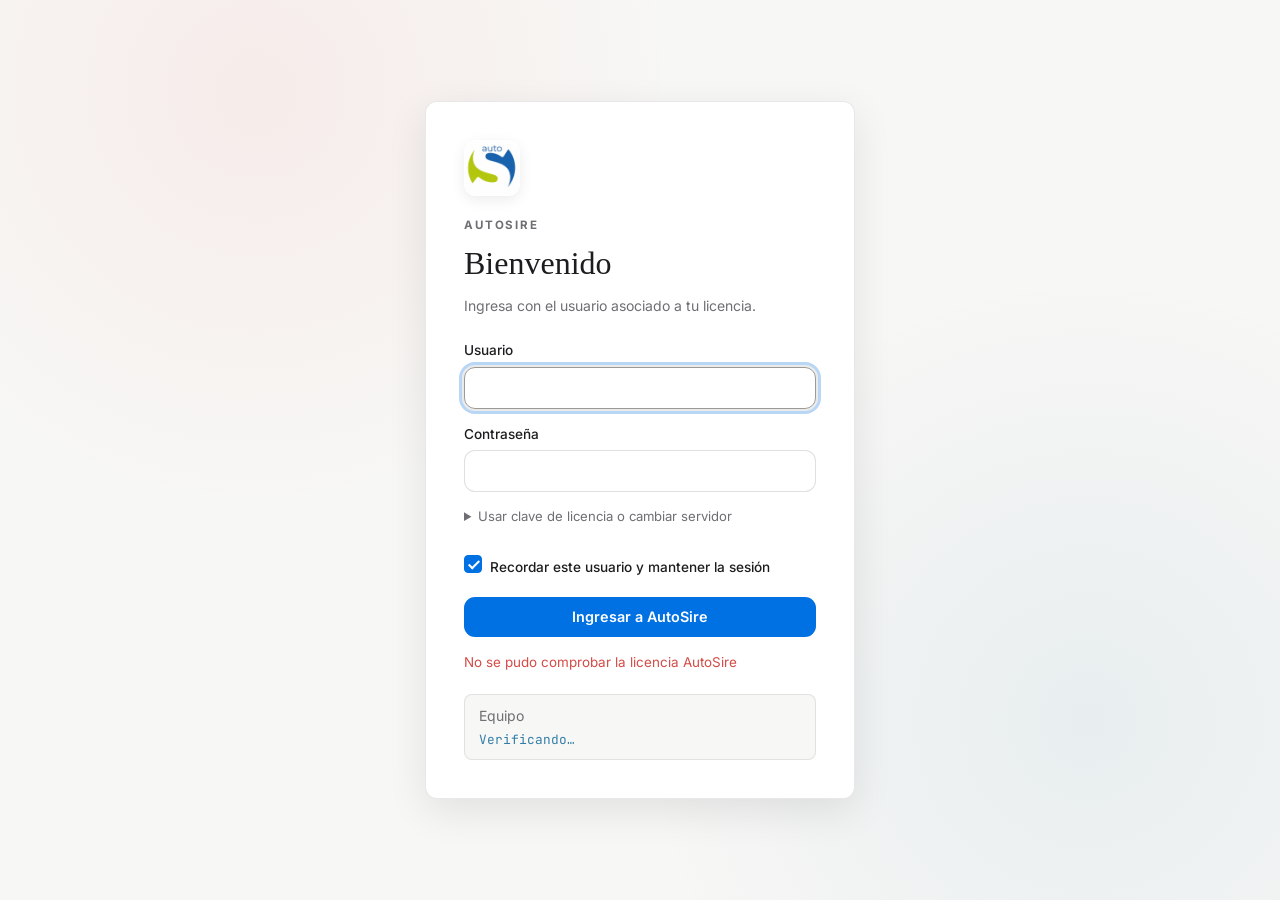
==== appsire-go/web/static/index.html @ 00ee7119 "feat: AutoSire v1.0 - Aplicativo de escritorio Go y servidor central de licencias Docker" ====
<!DOCTYPE html>
<html lang="es">
<head>
  <meta charset="UTF-8">
  <meta name="viewport" content="width=device-width, initial-scale=1.0">
  <title>AutoSire | Gestión SUNAT</title>
  <link rel="icon" href="logo.png" type="image/png">
  <link rel="preconnect" href="https://fonts.googleapis.com">
  <link rel="preconnect" href="https://fonts.gstatic.com" crossorigin>
  <link href="https://fonts.googleapis.com/css2?family=Inter:wght@400;500;600;700&family=JetBrains+Mono:wght@400;500&display=swap" rel="stylesheet">
  <link rel="stylesheet" href="styles.css">
</head>
<body>
  <section class="login-screen" id="loginScreen">
    <div class="login-card">
      <img src="logo.png" alt="AutoSire" style="width: 56px; height: 56px; object-fit: contain; margin-bottom: 16px; border-radius: 12px; box-shadow: 0 4px 14px rgba(0,0,0,0.08);">
      <p class="eyebrow">AUTOSIRE</p>
      <h1>Bienvenido</h1>
      <p class="login-copy">Ingresa con el usuario asociado a tu licencia.</p>
      <form id="loginForm" class="login-form">
        <div class="form-group">
          <label for="loginUsername">Usuario</label>
          <input type="text" id="loginUsername" autocomplete="username" autofocus>
        </div>
        <div class="form-group">
          <label for="loginPassword">Contraseña</label>
          <input type="password" id="loginPassword" autocomplete="current-password">
        </div>
        <details class="login-license-options">
          <summary>Usar clave de licencia o cambiar servidor</summary>
          <div class="form-group">
            <label for="loginKey">Clave de licencia</label>
            <input type="text" id="loginKey" placeholder="AUTOSIRE-XXXX-XXXX">
          </div>
          <div class="form-group">
            <label for="loginServer">Servidor AutoSire</label>
            <input type="text" id="loginServer" value="http://localhost:8090" required>
          </div>
        </details>
        <label class="checkbox-container login-remember">
          <input type="checkbox" id="loginRemember" checked>
          <span class="checkmark"></span>
          Recordar este usuario y mantener la sesión
        </label>
        <button type="submit" class="btn btn-primary login-button" id="btnLogin">
          <span>Ingresar a AutoSire</span>
          <span class="spinner" id="loginSpinner" style="display:none;"></span>
        </button>
        <p class="login-error" id="loginError"></p>
      </form>
      <div class="machine-id-box login-machine">
        <span>Equipo</span>
        <code id="displayMachineId">Verificando…</code>
      </div>
    </div>
  </section>

  <div class="app-container" id="appShell" style="display:none;">
    <button type="button" class="sidebar-toggle" id="sidebarToggle" aria-label="Abrir menú" aria-expanded="false">☰</button>
    <aside class="sidebar" id="sidebar">
      <div class="sidebar-brand">
        <img src="logo.png" alt="AutoSire" style="width: 34px; height: 34px; object-fit: contain; border-radius: 8px;">
        <div><strong>AutoSire</strong><small>Gestión SUNAT</small></div>
      </div>
      <nav class="sidebar-nav" aria-label="Navegación principal">
        <a class="sidebar-link active" href="#empresasSection" data-section="empresasSection"><span>01</span> Empresas</a>
        <a class="sidebar-link" href="#sireSection" data-section="sireSection"><span>02</span> Propuesta SIRE</a>
        <a class="sidebar-link" href="#proposalDownloads" data-section="proposalDownloads"><span>03</span> Descargas</a>
        <a class="sidebar-link" href="#progressSection" data-section="progressSection"><span>04</span> Resultados</a>
      </nav>
      <div class="sidebar-foot">Cliente local seguro</div>
    </aside>
    <div class="app-main">
    <!-- Encabezado -->
    <header class="header">
      <div class="header-brand">
        <div class="brand-icon">
          <svg width="28" height="28" viewBox="0 0 24 24" fill="none" stroke="currentColor" stroke-width="2" stroke-linecap="round" stroke-linejoin="round">
            <path d="M21 15v4a2 2 0 0 1-2 2H5a2 2 0 0 1-2-2v-4"></path>
            <polyline points="7 10 12 15 17 10"></polyline>
            <line x1="12" y1="15" x2="12" y2="3"></line>
          </svg>
        </div>
        <div>
          <h1>AutoSire</h1>
          <p class="subtitle">Propuestas SIRE y comprobantes electrónicos SUNAT</p>
        </div>
      </div>
      
      <div class="header-status-group">
        <div class="license-status-card" id="licenseStatusCard">
          <div class="status-indicator">
            <span class="status-dot" id="licenseDot"></span>
            <span id="licenseLabel">Licencia: Verificando...</span>
          </div>
          <div class="status-details">
            <span id="licenseDetailsText"></span>
            <button type="button" class="btn-link" id="btnManageLicense">Activar / Cambiar</button>
          </div>
        </div>

        <div class="auth-status-card" id="authStatusCard">
          <div class="status-indicator">
            <span class="status-dot" id="statusDot"></span>
            <span id="statusLabel">SUNAT: Desconectado</span>
          </div>
          <div class="status-details" id="statusDetails">Configure sus credenciales SOL</div>
        </div>
        <button type="button" class="btn btn-secondary btn-sm" id="btnLogout">Salir</button>
      </div>
    </header>

    <!-- Panel Grid Principal -->
    <main class="dashboard-grid">
      <!-- Columna Izquierda: Credenciales y Excel -->
      <section class="card credentials-card" id="empresasSection">
        <div class="card-header">
          <div class="card-title">
            <span class="step-badge">1</span>
            <h2>Empresas SUNAT</h2>
          </div>
          <span class="tag-direct">Cifrado local</span>
        </div>

        <div class="company-selector">
          <div class="form-group company-select-field">
            <label for="companySelect">Empresa guardada</label>
            <select id="companySelect">
              <option value="">Aún no hay empresas</option>
            </select>
          </div>
          <button type="button" class="btn btn-primary" id="btnSelectCompany">Conectar con SUNAT</button>
          <button type="button" class="btn btn-secondary" id="btnDeleteCompany">Eliminar</button>
        </div>

        <div class="section-divider"><span>Agregar empresa</span></div>
        <form id="authForm" class="form-grid">
          <div class="form-group col-6">
            <label for="ruc">RUC Empresa</label>
            <input type="text" id="ruc" maxlength="11" placeholder="Ej: 20522128717" required autocomplete="off">
          </div>
          <div class="form-group col-6">
            <label for="businessName">Razón social</label>
            <input type="text" id="businessName" placeholder="Nombre de la empresa" required autocomplete="off">
          </div>
          <div class="form-group col-6">
            <label for="usuarioSol">Usuario SOL</label>
            <input type="text" id="usuarioSol" placeholder="Ej: MODDATOS" required autocomplete="off">
          </div>
          <div class="form-group col-6">
            <label for="claveSol">Clave SOL</label>
            <input type="password" id="claveSol" placeholder="••••••••••••" required autocomplete="off">
          </div>
          <div class="form-group col-12">
            <label for="clientId">Client ID (API SUNAT)</label>
            <input type="text" id="clientId" placeholder="Ej: 5a47a791-103e-4733-bf41-..." required autocomplete="off">
          </div>
          <div class="form-group col-12">
            <label for="clientSecret">Client Secret</label>
            <input type="password" id="clientSecret" placeholder="••••••••••••••••••••••••" required autocomplete="off">
          </div>

          <div class="form-actions col-12">
            <span class="secure-note">Las claves se protegen con Windows y nunca se muestran nuevamente.</span>
            <button type="submit" class="btn btn-primary" id="btnAuth">
              <span class="btn-text">Guardar empresa</span>
              <span class="spinner" id="authSpinner" style="display:none;"></span>
            </button>
          </div>
        </form>
      </section>

      <!-- Columna Derecha: Carga de Excel y Configuración -->
      <section class="card upload-card" id="comprobantesSection" style="display:none;">
        <div class="card-header">
          <div class="card-title">
            <span class="step-badge">2</span>
            <h2>Cargar Comprobantes (Excel)</h2>
          </div>
          <div style="display:flex; align-items:center; gap:8px;">
            <a href="/api/excel/template" class="btn btn-outline" style="font-size:0.8rem; padding: 5px 12px; text-decoration:none; display:inline-flex; align-items:center; gap:6px;" download="plantilla_comprobantes.xlsx" title="Descargar plantilla de Excel con formatos admitidos">
              <svg width="14" height="14" viewBox="0 0 24 24" fill="none" stroke="currentColor" stroke-width="2"><path d="M21 15v4a2 2 0 0 1-2 2H5a2 2 0 0 1-2-2v-4"></path><polyline points="7 10 12 15 17 10"></polyline><line x1="12" y1="15" x2="12" y2="3"></line></svg>
              <span>Descargar Plantilla Excel</span>
            </a>
            <span class="tag-format">.xlsx / SIRE / CPE / RXH</span>
          </div>
        </div>

        <div class="dropzone" id="dropzone">
          <input type="file" id="fileInput" accept=".xlsx,.xls" style="display: none;">
          <div class="dropzone-content">
            <div class="dropzone-icon">
              <svg width="40" height="40" viewBox="0 0 24 24" fill="none" stroke="currentColor" stroke-width="1.8">
                <path d="M14 2H6a2 2 0 0 0-2 2v16a2 2 0 0 0 2 2h12a2 2 0 0 0 2-2V8z"></path>
                <polyline points="14 2 14 8 20 8"></polyline>
                <line x1="16" y1="13" x2="8" y2="13"></line>
                <line x1="16" y1="17" x2="8" y2="17"></line>
                <polyline points="10 9 9 9 8 9"></polyline>
              </svg>
            </div>
            <p class="dropzone-title">Arrastra tu archivo Excel aquí o <button type="button" class="btn-link" id="btnBrowse">explorar</button></p>
            <p class="dropzone-hint">Compatible con hojas SIRE (RVIE), CPE compras, RXH y listas planas</p>
          </div>
        </div>

        <div class="excel-summary" id="excelSummary" style="display:none;">
          <div class="summary-meta">
            <div class="meta-item"><strong>Hoja:</strong> <span id="metaSheet">-</span></div>
            <div class="meta-item"><strong>Periodo:</strong> <span id="metaPeriodo">-</span></div>
            <div class="meta-item"><strong>Empresa:</strong> <span id="metaEmpresa">-</span></div>
            <div class="meta-item"><strong>Total Docs:</strong> <span id="metaTotal" class="highlight-num">0</span></div>
          </div>
        </div>

        <!-- Opciones de Descarga -->
        <div class="download-config">
          <label class="config-title">Descarga masiva por formato</label>

          <div class="concurrency-box">
            <label for="concurrencyRange">Hilos simultáneos: <strong id="concurrencyVal">6</strong></label>
            <input type="range" id="concurrencyRange" min="1" max="12" value="6">
          </div>

          <div class="action-buttons">
            <button type="button" class="btn btn-format btn-pdf" id="legacyDownloadPdf" disabled><span>PDF</span><small>Descargar todos</small></button>
            <button type="button" class="btn btn-format btn-xml" id="legacyDownloadXml" disabled><span>XML</span><small>Descargar todos</small></button>
            <button type="button" class="btn btn-format btn-cdr" id="legacyDownloadCdr" disabled><span>CDR</span><small>Descargar todos</small></button>
            <button type="button" class="btn btn-danger" id="legacyCancelDownload" style="display: none;">
              <span>Cancelar</span>
            </button>
          </div>
        </div>
      </section>

      <section class="card sire-proposal-card" id="sireSection">
        <div class="card-header">
          <div class="card-title">
            <span class="step-badge">2A</span>
            <h2>Visualizar propuesta SUNAT SIRE</h2>
          </div>
          <span class="tag-direct">Flujo de tickets SUNAT</span>
        </div>

        <p class="proposal-description">
          Genera la propuesta de compras (RCE) o ventas (RVIE) y muestra sus registros en pantalla.
        </p>
        <div class="proposal-controls">
          <div class="form-group">
            <label for="proposalPeriod">Periodo tributario</label>
            <input type="month" id="proposalPeriod" required>
          </div>
          <div class="form-group">
            <label for="proposalBook">Registro</label>
            <select id="proposalBook">
              <option value="RCE">Compras (RCE)</option>
              <option value="RVIE">Ventas (RVIE)</option>
            </select>
          </div>
          <label class="checkbox-container proposal-reuse">
            <input type="checkbox" id="proposalReuse" checked>
            <span class="checkmark"></span>
            Reutilizar la última propuesta terminada si SUNAT demora
          </label>
          <button type="button" class="btn btn-primary" id="btnDownloadProposal">
            <span class="btn-text">Generar y visualizar</span>
            <span class="spinner" id="proposalSpinner" style="display:none;"></span>
          </button>
        </div>
        <div class="proposal-result" id="proposalResult" style="display:none;"></div>
        <div class="proposal-downloads" id="proposalDownloads" style="display:none;">
          <div>
            <strong>Descargar XML de esta propuesta</strong>
            <small>Cada XML aparecerá en su fila apenas esté disponible.</small>
          </div>
          <div class="action-buttons">
            <button type="button" class="btn btn-format btn-xml" id="btnDownloadXml" disabled><span>XML</span><small>Descargar propuesta</small></button>
            <button type="button" class="btn btn-format btn-pdf" id="btnDownloadPdf" disabled style="display:none;"><span>PDF</span><small>Descargar propuesta</small></button>
            <button type="button" class="btn btn-format btn-cdr" id="btnDownloadCdr" disabled style="display:none;"><span>CDR</span><small>Descargar propuesta</small></button>
            <button type="button" class="btn btn-danger" id="btnCancelDownload" style="display:none;">Cancelar</button>
          </div>
        </div>
        <div class="proposal-preview" id="proposalPreview" style="display:none;">
          <div class="preview-toolbar">
            <div><strong id="proposalPreviewTitle">Registros de propuesta</strong><small id="proposalPreviewMeta"></small></div>
            <a class="btn btn-secondary btn-sm" id="proposalZipLink" href="#">Descargar ZIP original</a>
          </div>
          <div class="table-responsive proposal-table-wrap">
            <table class="data-table"><thead id="proposalPreviewHead"></thead><tbody id="proposalPreviewBody"></tbody></table>
          </div>
        </div>
      </section>

      <section class="card uploaded-records-card" id="uploadedRecordsSection" style="display:none;" hidden>
        <div class="card-header">
          <div class="card-title"><span class="step-badge">3</span><h2>Registros cargados</h2></div>
          <span class="tag-format" id="uploadedRecordsCount">0 registros</span>
        </div>
        <p class="proposal-description">Descarga o visualiza PDF, XML y CDR individualmente para cada comprobante.</p>
        <div class="table-responsive records-table-wrap">
          <table class="data-table">
            <thead><tr><th>Comprobante</th><th>RUC</th><th>Fecha</th><th>PDF</th><th>XML</th><th>CDR</th></tr></thead>
            <tbody id="uploadedRecordsBody"></tbody>
          </table>
        </div>
      </section>
    </main>

    <dialog class="file-viewer" id="fileViewer" aria-labelledby="fileViewerTitle">
      <div class="file-viewer-bar">
        <strong id="fileViewerTitle">Visor XML</strong>
        <button type="button" class="viewer-close" id="fileViewerClose" aria-label="Cerrar visor">Cerrar</button>
      </div>
      <iframe id="fileViewerFrame" title="Contenido del archivo XML"></iframe>
    </dialog>

    <!-- Panel de Progreso y Resultados en Tiempo Real -->
    <section class="card progress-section" id="progressSection" style="display: none;">
      <div class="card-header">
        <div class="card-title">
          <span class="step-badge">3</span>
          <h2>Estado del Proceso de Descarga</h2>
        </div>
        <div class="progress-actions">
          <button type="button" class="btn btn-secondary btn-sm" id="btnOpenFolder">
            <svg width="16" height="16" viewBox="0 0 24 24" fill="none" stroke="currentColor" stroke-width="2">
              <path d="M22 19a2 2 0 0 1-2 2H4a2 2 0 0 1-2-2V5a2 2 0 0 1 2-2h5l2 3h9a2 2 0 0 1 2 2z"></path>
            </svg>
            Abrir en Explorador de Windows
          </button>
          <button type="button" class="btn btn-primary btn-sm" id="btnDownloadZip">
            <svg width="16" height="16" viewBox="0 0 24 24" fill="none" stroke="currentColor" stroke-width="2">
              <path d="M21 15v4a2 2 0 0 1-2 2H5a2 2 0 0 1-2-2v-4"></path>
              <polyline points="7 10 12 15 17 10"></polyline>
              <line x1="12" y1="15" x2="12" y2="3"></line>
            </svg>
            Descargar Lote (ZIP)
          </button>
        </div>
      </div>

      <!-- Barra de progreso -->
      <div class="progress-container">
        <div class="progress-bar-wrapper">
          <div class="progress-bar" id="progressBar" style="width: 0%;"></div>
        </div>
        <div class="progress-stats">
          <span id="progressPercent">0%</span>
          <span id="progressMessage">Preparando cola de descarga...</span>
        </div>
      </div>

      <div class="stats-counters">
        <div class="stat-card">
          <span class="stat-label">Total Archivos</span>
          <span class="stat-value" id="statTotal">0</span>
        </div>
        <div class="stat-card">
          <span class="stat-label">Procesados</span>
          <span class="stat-value" id="statProcessed">0</span>
        </div>
        <div class="stat-card stat-success">
          <span class="stat-label">Descargados OK</span>
          <span class="stat-value" id="statSuccess">0</span>
        </div>
        <div class="stat-card stat-error">
          <span class="stat-label">Fallidos</span>
          <span class="stat-value" id="statError">0</span>
        </div>
        <div class="stat-card stat-speed">
          <span class="stat-label">Velocidad</span>
          <span class="stat-value" id="statSpeed">0 <small style="font-size:0.8rem; font-weight:normal;">docs/s</small></span>
        </div>
        <div class="stat-card stat-eta">
          <span class="stat-label">Tiempo Estimado</span>
          <span class="stat-value" id="statEta">--</span>
        </div>
      </div>

      <!-- Pestañas de Vista: Comprobantes vs Terminal Logs -->
      <div class="tabs-header">
        <button class="tab-btn active" data-tab="tabResults">Comprobantes (<span id="resultsCount">0</span>)</button>
        <button class="tab-btn" data-tab="tabLogs">Consola de Eventos</button>
      </div>

      <div class="tab-content active" id="tabResults">
        <div class="table-responsive">
          <table class="data-table" id="resultsTable">
            <thead>
              <tr>
                <th>Descarga</th>
                <th>Tipo</th>
                <th>RUC</th>
                <th>Doc</th>
                <th>Serie-Número</th>
                <th>Estado CDR SUNAT</th>
                <th>Firma Digital</th>
                <th>Archivo Local</th>
                <th>Detalle / Error</th>
              </tr>
            </thead>
            <tbody id="resultsTbody">
              <tr>
                <td colspan="9" class="text-center text-muted">Aún no se han procesado comprobantes</td>
              </tr>
            </tbody>
          </table>
        </div>
      </div>

      <div class="tab-content" id="tabLogs">
        <div class="terminal-container" id="terminalLogs">
          <div class="terminal-line text-muted">// Los eventos del servidor aparecerán en tiempo real aquí...</div>
        </div>
      </div>
    </section>

    <footer class="footer">
      <p>AutoSire CPE Híbrido &bull; Cliente Seguro Go &bull; Conexión Central con VPS</p>
    </footer>
    </div>
  </div>

  <script src="app.js?v=5"></script>
</body>
</html>
---- appsire-go/web/static/styles.css ----
:root {
  --bg-main: #0b0f19;
  --bg-card: #131b2e;
  --bg-card-hover: #19243d;
  --bg-input: #0e1424;
  --border-color: #23314d;
  --border-focus: #3b82f6;
  --text-main: #f1f5f9;
  --text-muted: #94a3b8;
  --primary: #3b82f6;
  --primary-hover: #2563eb;
  --success: #10b981;
  --success-hover: #059669;
  --danger: #ef4444;
  --danger-hover: #dc2626;
  --warning: #f59e0b;
  --accent: #06b6d4;
  --radius: 10px;
  --shadow: 0 10px 25px -5px rgba(0, 0, 0, 0.4), 0 8px 10px -6px rgba(0, 0, 0, 0.4);
  --font-family: 'Inter', -apple-system, BlinkMacSystemFont, sans-serif;
  --font-mono: 'JetBrains Mono', monospace;
}

/* AutoSire · lenguaje visual claro inspirado en Notion */
:root {
  --bg-main: #f7f7f5;
  --bg-card: #ffffff;
  --bg-card-hover: #f1f1ef;
  --bg-input: #ffffff;
  --border-color: #e3e2df;
  --border-focus: #9b9a97;
  --text-main: #37352f;
  --text-muted: #787774;
  --primary: #37352f;
  --primary-hover: #24231f;
  --success: #448361;
  --success-hover: #35694d;
  --danger: #d44c47;
  --danger-hover: #b63d38;
  --warning: #d9730d;
  --accent: #337ea9;
  --radius: 8px;
  --shadow: 0 1px 2px rgba(15, 15, 15, 0.05), 0 1px 5px rgba(15, 15, 15, 0.04);
}

body {
  background: var(--bg-main);
  color: var(--text-main);
}

.login-screen {
  position: fixed;
  inset: 0;
  z-index: 100;
  display: flex;
  align-items: center;
  justify-content: center;
  padding: 24px;
  background:
    radial-gradient(circle at 20% 10%, rgba(235, 87, 87, 0.07), transparent 32%),
    radial-gradient(circle at 85% 80%, rgba(51, 126, 169, 0.08), transparent 34%),
    #f7f7f5;
}

.login-card {
  width: min(100%, 430px);
  background: #fff;
  border: 1px solid var(--border-color);
  border-radius: 12px;
  padding: 38px;
  box-shadow: 0 12px 40px rgba(15, 15, 15, 0.09);
}

.login-mark {
  width: 44px;
  height: 44px;
  display: grid;
  place-items: center;
  margin-bottom: 22px;
  border: 2px solid var(--text-main);
  border-radius: 9px;
  font: 700 24px Georgia, serif;
}

.eyebrow {
  color: var(--text-muted);
  font-size: 0.72rem;
  font-weight: 700;
  letter-spacing: 0.16em;
}

.login-card h1 {
  margin-top: 5px;
  font-family: Georgia, 'Times New Roman', serif;
  font-size: 2rem;
  font-weight: 500;
}

.login-copy {
  margin: 8px 0 24px;
  color: var(--text-muted);
}

.login-form {
  display: flex;
  flex-direction: column;
  gap: 15px;
}

.login-license-options {
  color: var(--text-muted);
  font-size: 0.82rem;
}

.login-license-options summary {
  cursor: pointer;
  margin-bottom: 12px;
}

.login-license-options .form-group + .form-group {
  margin-top: 12px;
}

.login-remember {
  min-height: 28px;
}

.login-button {
  width: 100%;
  min-height: 43px;
}

.login-error {
  min-height: 20px;
  color: var(--danger);
  font-size: 0.84rem;
}

.login-machine {
  margin-top: 22px;
  background: #f7f7f5;
  border-color: var(--border-color);
  color: var(--text-muted);
}

.login-machine code {
  color: var(--text-main);
}

.app-container {
  max-width: 1280px;
}

.header {
  padding: 10px 4px 18px;
  border-bottom: 1px solid var(--border-color);
}

.brand-icon {
  color: var(--text-main);
  background: #fff;
  border: 1px solid var(--border-color);
  box-shadow: none;
}

.header h1 {
  font-family: Georgia, 'Times New Roman', serif;
  font-weight: 500;
}

.card,
.auth-status-card,
.license-status-card {
  background: #fff;
  border-color: var(--border-color);
  box-shadow: var(--shadow);
}

.card-title h2,
label,
.config-title {
  color: var(--text-main);
}

.step-badge {
  color: var(--text-main);
  background: #f1f1ef;
  border-color: #d9d9d6;
}

.tag-direct,
.tag-format,
.badge-go {
  color: var(--text-muted);
  background: #f1f1ef;
  border-color: var(--border-color);
}

input[type="text"],
input[type="password"],
input[type="month"],
select {
  color: var(--text-main);
  background: #fff;
  border-color: var(--border-color);
  box-shadow: inset 0 0 0 1px transparent;
}

input:focus,
select:focus {
  border-color: #9b9a97 !important;
  box-shadow: 0 0 0 2px rgba(55, 53, 47, 0.1) !important;
}

.company-selector {
  display: grid;
  grid-template-columns: minmax(220px, 1fr) auto auto;
  gap: 10px;
  align-items: end;
  margin-bottom: 20px;
}

.company-select-field {
  min-width: 0;
}

.section-divider {
  display: flex;
  align-items: center;
  gap: 10px;
  margin: 8px 0 18px;
  color: var(--text-muted);
  font-size: 0.75rem;
  text-transform: uppercase;
  letter-spacing: 0.08em;
}

.section-divider::before,
.section-divider::after {
  content: '';
  height: 1px;
  flex: 1;
  background: var(--border-color);
}

.secure-note {
  color: var(--text-muted);
  font-size: 0.8rem;
  max-width: 310px;
}

.dropzone,
.excel-summary,
.concurrency-box,
.checkbox-pill {
  color: var(--text-main);
  background: #fafaf9;
  border-color: var(--border-color);
}

.dropzone:hover,
.dropzone.dragover {
  background: #f1f1ef;
  border-color: #9b9a97;
}

.dropzone-icon,
.btn-link,
.highlight-num {
  color: #337ea9;
}

.proposal-description {
  color: var(--text-muted);
}

.proposal-result {
  color: #2f6846;
  background: #edf3ec;
  border-color: #c8ddc5;
}

.data-table th {
  color: var(--text-muted);
  background: #fafaf9;
}

.data-table td {
  color: var(--text-main);
  border-color: var(--border-color);
}

.terminal-container {
  color: #e7e7e7;
  background: #252525;
  border-color: #252525;
}

.footer {
  color: var(--text-muted);
}

@media (max-width: 720px) {
  .login-card {
    padding: 28px 22px;
  }

  .company-selector {
    grid-template-columns: 1fr;
  }
}

* {
  box-sizing: border-box;
  margin: 0;
  padding: 0;
}

body {
  background-color: var(--bg-main);
  color: var(--text-main);
  font-family: var(--font-family);
  font-size: 14px;
  line-height: 1.5;
  padding: 24px 16px;
  min-height: 100vh;
}

.app-container {
  max-width: 1200px;
  margin: 0 auto;
  display: flex;
  flex-direction: column;
  gap: 24px;
}

/* Header */
.header {
  display: flex;
  justify-content: space-between;
  align-items: center;
  flex-wrap: wrap;
  gap: 16px;
  padding-bottom: 8px;
}

.header-brand {
  display: flex;
  align-items: center;
  gap: 16px;
}

.brand-icon {
  width: 48px;
  height: 48px;
  background: linear-gradient(135deg, #3b82f6 0%, #06b6d4 100%);
  border-radius: 12px;
  display: flex;
  align-items: center;
  justify-content: center;
  color: white;
  box-shadow: 0 4px 12px rgba(59, 130, 246, 0.3);
}

.header h1 {
  font-size: 1.5rem;
  font-weight: 700;
  color: var(--text-main);
  display: flex;
  align-items: center;
  gap: 8px;
}

.badge-go {
  font-size: 0.75rem;
  background: rgba(6, 182, 212, 0.15);
  color: #38bdf8;
  border: 1px solid rgba(6, 182, 212, 0.3);
  padding: 2px 8px;
  border-radius: 20px;
  font-weight: 600;
  letter-spacing: 0.5px;
}

.subtitle {
  color: var(--text-muted);
  font-size: 0.9rem;
}

.header-status-group {
  display: flex;
  align-items: center;
  gap: 12px;
  flex-wrap: wrap;
}

.auth-status-card,
.license-status-card {
  background: var(--bg-card);
  border: 1px solid var(--border-color);
  padding: 10px 16px;
  border-radius: var(--radius);
  display: flex;
  flex-direction: column;
  gap: 4px;
}

.status-indicator {
  display: flex;
  align-items: center;
  gap: 8px;
  font-weight: 600;
  font-size: 0.9rem;
}

.status-dot {
  width: 10px;
  height: 10px;
  border-radius: 50%;
  background-color: var(--danger);
  transition: all 0.3s ease;
  box-shadow: 0 0 8px rgba(239, 68, 68, 0.6);
}

.status-dot.active {
  background-color: var(--success);
  box-shadow: 0 0 10px rgba(16, 185, 129, 0.8);
}

.status-details {
  font-size: 0.8rem;
  color: var(--text-muted);
}

/* Grid Layout */
.dashboard-grid {
  display: grid;
  grid-template-columns: 1fr 1fr;
  gap: 24px;
}

@media (max-width: 900px) {
  .dashboard-grid {
    grid-template-columns: 1fr;
  }
}

/* Cards */
.card {
  background: var(--bg-card);
  border: 1px solid var(--border-color);
  border-radius: var(--radius);
  padding: 24px;
  box-shadow: var(--shadow);
}

.card-header {
  display: flex;
  justify-content: space-between;
  align-items: center;
  margin-bottom: 20px;
}

.card-title {
  display: flex;
  align-items: center;
  gap: 12px;
}

.step-badge {
  width: 28px;
  height: 28px;
  background: rgba(59, 130, 246, 0.2);
  color: #60a5fa;
  border: 1px solid rgba(59, 130, 246, 0.4);
  border-radius: 50%;
  display: flex;
  align-items: center;
  justify-content: center;
  font-weight: 700;
  font-size: 0.85rem;
}

.card-title h2 {
  font-size: 1.15rem;
  font-weight: 600;
}

.tag-direct {
  font-size: 0.75rem;
  background: rgba(16, 185, 129, 0.1);
  color: #34d399;
  border: 1px solid rgba(16, 185, 129, 0.3);
  padding: 3px 10px;
  border-radius: 20px;
}

.tag-format {
  font-size: 0.75rem;
  background: rgba(245, 158, 11, 0.1);
  color: #fbbf24;
  border: 1px solid rgba(245, 158, 11, 0.3);
  padding: 3px 10px;
  border-radius: 20px;
}

/* Formularios */
.form-grid {
  display: grid;
  grid-template-columns: repeat(12, 1fr);
  gap: 16px;
}

.col-6 { grid-column: span 6; }
.col-12 { grid-column: span 12; }

@media (max-width: 600px) {
  .col-6 { grid-column: span 12; }
}

.form-group {
  display: flex;
  flex-direction: column;
  gap: 6px;
}

label {
  font-weight: 500;
  font-size: 0.85rem;
  color: #cbd5e1;
}

input[type="text"],
input[type="password"],
input[type="month"],
select {
  background: var(--bg-input);
  border: 1px solid var(--border-color);
  color: var(--text-main);
  padding: 10px 14px;
  border-radius: 8px;
  font-size: 0.9rem;
  outline: none;
  transition: border-color 0.2s;
  font-family: inherit;
}

input[type="text"]:focus,
input[type="password"]:focus,
input[type="month"]:focus,
select:focus {
  border-color: var(--border-focus);
  box-shadow: 0 0 0 3px rgba(59, 130, 246, 0.2);
}

.sire-proposal-card {
  grid-column: 1 / -1;
}

.proposal-description {
  color: var(--text-muted);
  font-size: 0.9rem;
  margin: -8px 0 18px;
}

.proposal-controls {
  display: grid;
  grid-template-columns: minmax(180px, 0.7fr) minmax(180px, 0.8fr) minmax(280px, 1.4fr) auto;
  gap: 16px;
  align-items: end;
}

.proposal-reuse {
  min-height: 42px;
  align-items: center;
}

.proposal-result {
  margin-top: 16px;
  padding: 12px 16px;
  border: 1px solid rgba(16, 185, 129, 0.35);
  border-radius: 8px;
  background: rgba(16, 185, 129, 0.08);
  color: #a7f3d0;
  font-size: 0.9rem;
}

@media (max-width: 1000px) {
  .proposal-controls {
    grid-template-columns: 1fr 1fr;
  }
}

@media (max-width: 600px) {
  .proposal-controls {
    grid-template-columns: 1fr;
  }
}

.form-actions {
  display: flex;
  justify-content: space-between;
  align-items: center;
  flex-wrap: wrap;
  gap: 12px;
  margin-top: 8px;
}

/* Dropzone */
.dropzone {
  border: 2px dashed var(--border-color);
  border-radius: 12px;
  padding: 32px 20px;
  text-align: center;
  cursor: pointer;
  transition: all 0.2s ease;
  background: rgba(14, 20, 36, 0.5);
}

.dropzone:hover, .dropzone.dragover {
  border-color: var(--primary);
  background: rgba(59, 130, 246, 0.05);
}

.dropzone-icon {
  color: #60a5fa;
  margin-bottom: 12px;
}

.dropzone-title {
  font-weight: 500;
  color: var(--text-main);
  margin-bottom: 4px;
}

.dropzone-hint {
  font-size: 0.8rem;
  color: var(--text-muted);
}

.btn-link {
  background: none;
  border: none;
  color: #60a5fa;
  text-decoration: underline;
  cursor: pointer;
  font-weight: 600;
  font-size: inherit;
}

.excel-summary {
  background: rgba(14, 20, 36, 0.8);
  border: 1px solid var(--border-color);
  border-radius: 8px;
  padding: 14px 18px;
  margin-top: 16px;
}

.summary-meta {
  display: grid;
  grid-template-columns: repeat(auto-fit, minmax(130px, 1fr));
  gap: 12px;
  font-size: 0.85rem;
}

.highlight-num {
  color: #38bdf8;
  font-weight: 700;
  font-size: 1rem;
}

/* Opciones de Descarga */
.download-config {
  margin-top: 20px;
  display: flex;
  flex-direction: column;
  gap: 16px;
}

.config-title {
  font-size: 0.9rem;
  font-weight: 600;
}

.options-group {
  display: flex;
  gap: 12px;
  flex-wrap: wrap;
}

.checkbox-pill {
  display: flex;
  align-items: center;
  gap: 8px;
  background: var(--bg-input);
  border: 1px solid var(--border-color);
  padding: 8px 14px;
  border-radius: 20px;
  cursor: pointer;
  user-select: none;
  font-size: 0.85rem;
  transition: all 0.2s;
}

.checkbox-pill input:checked + span {
  color: #60a5fa;
  font-weight: 600;
}

.concurrency-box {
  display: flex;
  align-items: center;
  gap: 14px;
  background: rgba(14, 20, 36, 0.5);
  padding: 10px 16px;
  border-radius: 8px;
}

.concurrency-box input[type="range"] {
  flex: 1;
  accent-color: var(--primary);
}

.action-buttons {
  display: flex;
  gap: 12px;
}

/* Botones */
.btn {
  display: inline-flex;
  align-items: center;
  justify-content: center;
  gap: 8px;
  padding: 10px 20px;
  border-radius: 8px;
  font-weight: 600;
  font-size: 0.9rem;
  border: none;
  cursor: pointer;
  transition: all 0.2s ease;
  font-family: inherit;
}

.btn-large {
  padding: 14px 24px;
  font-size: 1rem;
  flex: 1;
}

.btn-sm {
  padding: 6px 12px;
  font-size: 0.8rem;
}

.btn-primary {
  background: var(--primary);
  color: white;
}
.btn-primary:hover:not(:disabled) {
  background: var(--primary-hover);
}

.btn-success {
  background: var(--success);
  color: white;
  box-shadow: 0 4px 14px rgba(16, 185, 129, 0.3);
}
.btn-success:hover:not(:disabled) {
  background: var(--success-hover);
}

.btn-danger {
  background: var(--danger);
  color: white;
}
.btn-danger:hover:not(:disabled) {
  background: var(--danger-hover);
}

.btn-secondary {
  background: rgba(255, 255, 255, 0.08);
  color: var(--text-main);
  border: 1px solid var(--border-color);
}
.btn-secondary:hover:not(:disabled) {
  background: rgba(255, 255, 255, 0.14);
}

.btn:disabled {
  opacity: 0.5;
  cursor: not-allowed;
}

/* Checkbox personalizado */
.checkbox-container {
  display: flex;
  align-items: center;
  position: relative;
  padding-left: 26px;
  cursor: pointer;
  font-size: 0.85rem;
  user-select: none;
}
.checkbox-container input {
  position: absolute;
  opacity: 0;
  cursor: pointer;
}
.checkmark {
  position: absolute;
  top: 1px;
  left: 0;
  height: 18px;
  width: 18px;
  background-color: var(--bg-input);
  border: 1px solid var(--border-color);
  border-radius: 4px;
}
.checkbox-container input:checked ~ .checkmark {
  background-color: var(--primary);
  border-color: var(--primary);
}
.checkmark:after {
  content: "";
  position: absolute;
  display: none;
}
.checkbox-container input:checked ~ .checkmark:after {
  display: block;
  left: 6px;
  top: 2px;
  width: 4px;
  height: 9px;
  border: solid white;
  border-width: 0 2px 2px 0;
  transform: rotate(45deg);
}

/* Spinner */
.spinner {
  width: 16px;
  height: 16px;
  border: 2px solid rgba(255, 255, 255, 0.3);
  border-top-color: white;
  border-radius: 50%;
  animation: spin 0.8s linear infinite;
}
@keyframes spin {
  to { transform: rotate(360deg); }
}

/* Sección de Progreso */
.progress-actions {
  display: flex;
  gap: 10px;
}

.progress-container {
  margin: 16px 0;
}

.progress-bar-wrapper {
  height: 10px;
  background: rgba(255, 255, 255, 0.08);
  border-radius: 10px;
  overflow: hidden;
}

.progress-bar {
  height: 100%;
  background: linear-gradient(90deg, #3b82f6 0%, #10b981 100%);
  border-radius: 10px;
  transition: width 0.3s ease;
}

.progress-stats {
  display: flex;
  justify-content: space-between;
  margin-top: 8px;
  font-size: 0.85rem;
  color: var(--text-muted);
}

#progressPercent {
  font-weight: 700;
  color: #38bdf8;
}

.stats-counters {
  display: grid;
  grid-template-columns: repeat(4, 1fr);
  gap: 12px;
  margin-bottom: 20px;
}

@media (max-width: 700px) {
  .stats-counters {
    grid-template-columns: repeat(2, 1fr);
  }
}

.stat-card {
  background: var(--bg-input);
  border: 1px solid var(--border-color);
  padding: 12px 16px;
  border-radius: 8px;
  display: flex;
  flex-direction: column;
  gap: 4px;
}

.stat-label {
  font-size: 0.75rem;
  color: var(--text-muted);
  text-transform: uppercase;
  letter-spacing: 0.5px;
}

.stat-value {
  font-size: 1.4rem;
  font-weight: 700;
}

.stat-success .stat-value {
  color: #34d399;
}
.stat-error .stat-value {
  color: #f87171;
}

/* Tabs */
.tabs-header {
  display: flex;
  border-bottom: 1px solid var(--border-color);
  margin-bottom: 16px;
}

.tab-btn {
  background: none;
  border: none;
  color: var(--text-muted);
  padding: 10px 18px;
  font-weight: 600;
  font-size: 0.9rem;
  cursor: pointer;
  border-bottom: 2px solid transparent;
  transition: all 0.2s;
  font-family: inherit;
}

.tab-btn.active {
  color: #60a5fa;
  border-bottom-color: #3b82f6;
}

.tab-content {
  display: none;
}
.tab-content.active {
  display: block;
}

/* Tabla */
.table-responsive {
  max-height: 400px;
  overflow-y: auto;
  border: 1px solid var(--border-color);
  border-radius: 8px;
}

.data-table {
  width: 100%;
  border-collapse: collapse;
  text-align: left;
}

.data-table th {
  background: #0f1629;
  position: sticky;
  top: 0;
  padding: 10px 14px;
  font-size: 0.75rem;
  text-transform: uppercase;
  color: var(--text-muted);
  border-bottom: 1px solid var(--border-color);
  font-weight: 600;
  z-index: 2;
}

.data-table td {
  padding: 10px 14px;
  border-bottom: 1px solid rgba(255, 255, 255, 0.04);
  font-size: 0.85rem;
}

.data-table tr:hover {
  background: rgba(255, 255, 255, 0.02);
}

.stats-counters {
  display: grid;
  grid-template-columns: repeat(auto-fit, minmax(130px, 1fr));
  gap: 12px;
  margin-bottom: 20px;
}

.stat-speed .stat-value {
  color: #38bdf8;
}
.stat-eta .stat-value {
  color: #a78bfa;
}

.badge-status {
  display: inline-block;
  padding: 2px 8px;
  border-radius: 12px;
  font-size: 0.75rem;
  font-weight: 600;
}

.badge-ok {
  background: rgba(16, 185, 129, 0.15);
  color: #34d399;
}
.badge-error {
  background: rgba(239, 68, 68, 0.15);
  color: #f87171;
}

.badge-tipo {
  background: rgba(59, 130, 246, 0.15);
  color: #60a5fa;
  padding: 2px 6px;
  border-radius: 4px;
  font-family: var(--font-mono);
  font-size: 0.75rem;
}

.badge-cdr {
  display: inline-block;
  padding: 3px 8px;
  border-radius: 12px;
  font-size: 0.72rem;
  font-weight: 600;
  text-transform: uppercase;
  letter-spacing: 0.3px;
}

.badge-cdr-aceptado {
  background: rgba(16, 185, 129, 0.18);
  color: #34d399;
  border: 1px solid rgba(16, 185, 129, 0.3);
}

.badge-cdr-rechazado {
  background: rgba(239, 68, 68, 0.18);
  color: #f87171;
  border: 1px solid rgba(239, 68, 68, 0.3);
}

.badge-cdr-observado {
  background: rgba(245, 158, 11, 0.18);
  color: #fbbf24;
  border: 1px solid rgba(245, 158, 11, 0.3);
}

.hash-code {
  font-family: var(--font-mono);
  font-size: 0.75rem;
  color: #94a3b8;
  max-width: 110px;
  display: inline-block;
  overflow: hidden;
  text-overflow: ellipsis;
  white-space: nowrap;
}

/* Terminal de Logs */
.terminal-container {
  background: #080c16;
  border: 1px solid var(--border-color);
  border-radius: 8px;
  padding: 16px;
  font-family: var(--font-mono);
  font-size: 0.8rem;
  max-height: 350px;
  overflow-y: auto;
  line-height: 1.6;
}

.terminal-line {
  word-break: break-all;
}

.text-center { text-align: center; }
.text-muted { color: var(--text-muted); }

/* Footer */
.footer {
  text-align: center;
  color: var(--text-muted);
  font-size: 0.8rem;
  padding-top: 12px;
}

/* Modal de Licencia */
.license-modal {
  position: fixed;
  inset: 0;
  background: rgba(4, 7, 15, 0.85);
  backdrop-filter: blur(8px);
  display: flex;
  align-items: center;
  justify-content: center;
  z-index: 1000;
  padding: 20px;
}

.modal-card {
  background: var(--bg-card);
  border: 1px solid rgba(59, 130, 246, 0.3);
  box-shadow: 0 20px 40px rgba(0, 0, 0, 0.6);
  border-radius: 14px;
  width: 100%;
  max-width: 480px;
  overflow: hidden;
  animation: modalFadeIn 0.3s ease;
}

@keyframes modalFadeIn {
  from { opacity: 0; transform: scale(0.95); }
  to { opacity: 1; transform: scale(1); }
}

.modal-header {
  padding: 20px 24px;
  border-bottom: 1px solid var(--border-color);
  background: rgba(14, 20, 36, 0.6);
}

.modal-title {
  display: flex;
  align-items: center;
  gap: 14px;
}

.modal-icon {
  font-size: 1.8rem;
}

.modal-title h3 {
  font-size: 1.15rem;
  font-weight: 700;
  color: var(--text-main);
}

.modal-subtitle {
  font-size: 0.8rem;
  color: var(--text-muted);
}

.modal-body {
  padding: 24px;
  display: flex;
  flex-direction: column;
  gap: 16px;
}

.form-row {
  display: flex;
  gap: 12px;
}

.machine-id-box {
  background: rgba(10, 15, 26, 0.9);
  border: 1px solid var(--border-color);
  border-radius: 8px;
  padding: 10px 14px;
  display: flex;
  flex-direction: column;
  gap: 4px;
}

.machine-id-box .muted-text {
  font-size: 0.72rem;
  color: var(--text-muted);
}

.machine-id-box code {
  font-family: var(--font-mono);
  font-size: 0.8rem;
  color: #38bdf8;
  word-break: break-all;
}

.modal-actions {
  display: flex;
  justify-content: flex-end;
  gap: 12px;
  margin-top: 8px;
}

/* Ajustes finales: estas reglas prevalecen sobre el tema oscuro heredado. */
label,
.checkbox-container,
.config-title,
.dropzone-title,
.card-title h2 {
  color: var(--text-main);
}

.dropzone,
.excel-summary,
.concurrency-box,
.checkbox-pill {
  color: var(--text-main);
  background: #fafaf9;
  border-color: var(--border-color);
}

.dropzone:hover,
.dropzone.dragover {
  background: #f1f1ef;
  border-color: #9b9a97;
}

.dropzone-hint,
.secure-note,
.proposal-description,
.status-details {
  color: var(--text-muted);
}

.machine-id-box.login-machine {
  color: var(--text-muted);
  background: #f7f7f5;
  border-color: var(--border-color);
}

.machine-id-box.login-machine code {
  color: #337ea9;
}

@media (max-width: 1100px) {
  .dashboard-grid {
    grid-template-columns: 1fr;
  }

  .sire-proposal-card {
    grid-column: auto;
  }
}

/* AutoSire 2026 · shell claro, preciso y original con estética Apple-like. */
:root {
  --bg-main: #f5f5f7;
  --bg-card: rgba(255, 255, 255, 0.88);
  --bg-input: rgba(255, 255, 255, 0.92);
  --border-color: rgba(0, 0, 0, 0.09);
  --border-focus: #0071e3;
  --text-main: #1d1d1f;
  --text-muted: #6e6e73;
  --primary: #0071e3;
  --primary-hover: #0077ed;
  --success: #238636;
  --success-hover: #1b6f2c;
  --radius: 18px;
  --shadow: 0 12px 34px rgba(0, 0, 0, 0.055);
  --font-family: -apple-system, BlinkMacSystemFont, "Segoe UI", Inter, sans-serif;
}

html { scroll-behavior: smooth; }

body {
  padding: 0;
  background:
    radial-gradient(circle at 78% 0%, rgba(0, 113, 227, 0.08), transparent 28rem),
    var(--bg-main);
}

.app-container {
  max-width: none;
  min-height: 100vh;
  margin: 0;
  display: grid;
  grid-template-columns: 248px minmax(0, 1fr);
  gap: 0;
}

.app-main {
  min-width: 0;
  width: 100%;
  max-width: 1480px;
  padding: 26px clamp(20px, 3vw, 48px) 40px;
  display: flex;
  flex-direction: column;
  gap: 24px;
}

.sidebar {
  position: sticky;
  top: 0;
  height: 100vh;
  padding: 24px 16px;
  display: flex;
  flex-direction: column;
  background: rgba(250, 250, 252, 0.82);
  border-right: 1px solid var(--border-color);
  backdrop-filter: saturate(180%) blur(24px);
  z-index: 20;
}

.sidebar-brand {
  display: flex;
  align-items: center;
  gap: 11px;
  padding: 3px 8px 25px;
}

.sidebar-brand div { display: flex; flex-direction: column; line-height: 1.2; }
.sidebar-brand strong { font-size: 1rem; letter-spacing: -0.02em; }
.sidebar-brand small { margin-top: 3px; color: var(--text-muted); font-size: 0.72rem; }

.sidebar-logo {
  width: 34px;
  height: 34px;
  display: grid;
  place-items: center;
  color: #fff;
  background: linear-gradient(145deg, #2997ff, #0062c7);
  border-radius: 10px;
  font-size: 1rem;
  font-weight: 700;
  box-shadow: 0 6px 14px rgba(0, 113, 227, 0.22);
}

.sidebar-nav { display: flex; flex-direction: column; gap: 5px; }

.sidebar-link {
  min-height: 44px;
  padding: 0 12px;
  display: flex;
  align-items: center;
  gap: 10px;
  border-radius: 11px;
  color: #424245;
  text-decoration: none;
  font-size: 0.88rem;
  font-weight: 600;
  transition: background 160ms ease, color 160ms ease;
}

.sidebar-link span {
  width: 24px;
  color: #86868b;
  font-size: 0.68rem;
  font-variant-numeric: tabular-nums;
}

.sidebar-link:hover { background: rgba(0, 0, 0, 0.045); }
.sidebar-link.active { color: #0066cc; background: rgba(0, 113, 227, 0.1); }
.sidebar-link.active span { color: #0071e3; }
.sidebar-foot { margin-top: auto; padding: 12px; color: #86868b; font-size: 0.72rem; }
.sidebar-toggle { display: none; }

.header { padding: 2px 0 22px; }
.header h1 { font-family: var(--font-family); font-size: 1.75rem; font-weight: 700; letter-spacing: -0.04em; }
.brand-icon { border: 0; border-radius: 14px; color: #0071e3; box-shadow: 0 6px 20px rgba(0, 113, 227, 0.1); }

.card,
.auth-status-card,
.license-status-card {
  background: var(--bg-card);
  border: 1px solid rgba(0, 0, 0, 0.075);
  box-shadow: var(--shadow);
  backdrop-filter: saturate(160%) blur(20px);
}

.card { padding: clamp(20px, 2.4vw, 30px); }
.card-title h2 { font-size: 1.12rem; letter-spacing: -0.02em; }
.step-badge { color: #0071e3; background: #e8f3ff; border: 0; }

.btn { min-height: 40px; border-radius: 11px; }
.btn-primary { background: #0071e3; }
.btn-secondary { color: #1d1d1f; background: rgba(0, 0, 0, 0.045); border-color: transparent; }
.btn-secondary:hover:not(:disabled) { background: rgba(0, 0, 0, 0.075); }

input[type="text"],
input[type="password"],
input[type="month"],
select {
  min-height: 42px;
  border-radius: 11px;
  border-color: rgba(0, 0, 0, 0.12);
}

input:focus,
select:focus,
button:focus-visible,
a:focus-visible {
  outline: 3px solid rgba(0, 113, 227, 0.28);
  outline-offset: 2px;
}

.btn-format {
  flex: 1;
  min-width: 145px;
  padding: 14px 18px;
  flex-direction: column;
  gap: 1px;
  color: #fff;
  border: 0;
}

.btn-format span { font-size: 1rem; }
.btn-format small { font-size: 0.7rem; font-weight: 500; opacity: 0.8; }
.btn-pdf { background: #ff3b30; }
.btn-xml { background: #0071e3; }
.btn-cdr { background: #248a3d; }
.btn-format:hover:not(:disabled) { filter: brightness(1.04); transform: translateY(-1px); }

.uploaded-records-card { grid-column: 1 / -1; }
.records-table-wrap { max-height: 520px; }
.record-actions { display: flex; align-items: center; gap: 5px; white-space: nowrap; }
.mini-action {
  padding: 5px 8px;
  color: #0066cc;
  background: #e8f3ff;
  border: 0;
  border-radius: 7px;
  font: 600 0.72rem var(--font-family);
  text-decoration: none;
  cursor: pointer;
}
.mini-action.secondary { color: #515154; background: #f0f0f2; }
.mini-action:disabled { opacity: 0.55; cursor: wait; }

.proposal-preview { margin-top: 18px; }
.proposal-downloads {
  margin-top: 18px;
  padding: 16px;
  display: flex;
  align-items: center;
  justify-content: space-between;
  gap: 18px;
  border: 1px solid rgba(0, 113, 227, 0.12);
  border-radius: 14px;
  background: rgba(0, 113, 227, 0.045);
}
.proposal-downloads > div:first-child { display: flex; flex-direction: column; gap: 3px; }
.proposal-downloads > div:first-child small { color: var(--text-muted); }
.proposal-downloads .action-buttons { min-width: min(100%, 530px); }

.file-viewer {
  width: min(1100px, calc(100vw - 40px));
  height: min(820px, calc(100vh - 40px));
  padding: 0;
  border: 1px solid rgba(15, 23, 42, .12);
  border-radius: 18px;
  box-shadow: 0 28px 80px rgba(15, 23, 42, .24);
  overflow: hidden;
}
.file-viewer::backdrop { background: rgba(15, 23, 42, .38); backdrop-filter: blur(8px); }
.file-viewer-bar { height: 56px; padding: 0 18px; display: flex; align-items: center; justify-content: space-between; border-bottom: 1px solid var(--border); background: rgba(255,255,255,.92); }
.file-viewer iframe { width: 100%; height: calc(100% - 56px); border: 0; background: #fff; }
.viewer-close { border: 0; border-radius: 999px; padding: 8px 14px; color: var(--text-primary); background: var(--surface-muted, #f1f5f9); cursor: pointer; font: inherit; }
.viewer-close:focus-visible { outline: 3px solid color-mix(in srgb, var(--primary) 35%, transparent); outline-offset: 2px; }
.file-state { display: inline-flex; padding: 5px 8px; border-radius: 7px; font-size: 0.72rem; font-weight: 600; white-space: nowrap; }
.file-state.not-applicable { color: #6e6e73; background: #f0f0f2; }
.file-state.unavailable { color: #9a6700; background: #fff3cd; }
.preview-toolbar { display: flex; align-items: center; justify-content: space-between; gap: 16px; margin-bottom: 12px; }
.preview-toolbar div { display: flex; flex-direction: column; gap: 3px; }
.preview-toolbar small { color: var(--text-muted); }
.proposal-table-wrap { max-height: 520px; }
.proposal-table-wrap .data-table { min-width: max-content; }
.proposal-table-wrap .data-table td { max-width: 260px; overflow: hidden; text-overflow: ellipsis; white-space: nowrap; }

.data-table th { color: #6e6e73; background: rgba(248, 248, 250, 0.96); }
.data-table td { border-color: rgba(0, 0, 0, 0.055); }
.data-table tr:hover { background: rgba(0, 113, 227, 0.035); }
.table-responsive { border-radius: 13px; border-color: rgba(0, 0, 0, 0.08); }

@media (max-width: 900px) {
  .app-container { display: block; }
  .app-main { padding: 72px 16px 28px; }
  .sidebar {
    position: fixed;
    left: 0;
    width: min(82vw, 280px);
    transform: translateX(-105%);
    transition: transform 180ms ease;
    box-shadow: 20px 0 50px rgba(0, 0, 0, 0.14);
  }
  .sidebar.open { transform: translateX(0); }
  .sidebar-toggle {
    position: fixed;
    top: 16px;
    left: 16px;
    z-index: 30;
    width: 42px;
    height: 42px;
    display: grid;
    place-items: center;
    border: 1px solid var(--border-color);
    border-radius: 12px;
    color: var(--text-main);
    background: rgba(255, 255, 255, 0.9);
    backdrop-filter: blur(18px);
    box-shadow: var(--shadow);
  }
  .header-status-group { width: 100%; }
  .auth-status-card, .license-status-card { flex: 1; min-width: 210px; }
  .proposal-downloads { align-items: stretch; flex-direction: column; }
  .proposal-downloads .action-buttons { min-width: 0; flex-wrap: wrap; }
}

@media (prefers-reduced-motion: reduce) {
  *, *::before, *::after { scroll-behavior: auto !important; transition-duration: 0.01ms !important; animation-duration: 0.01ms !important; }
}
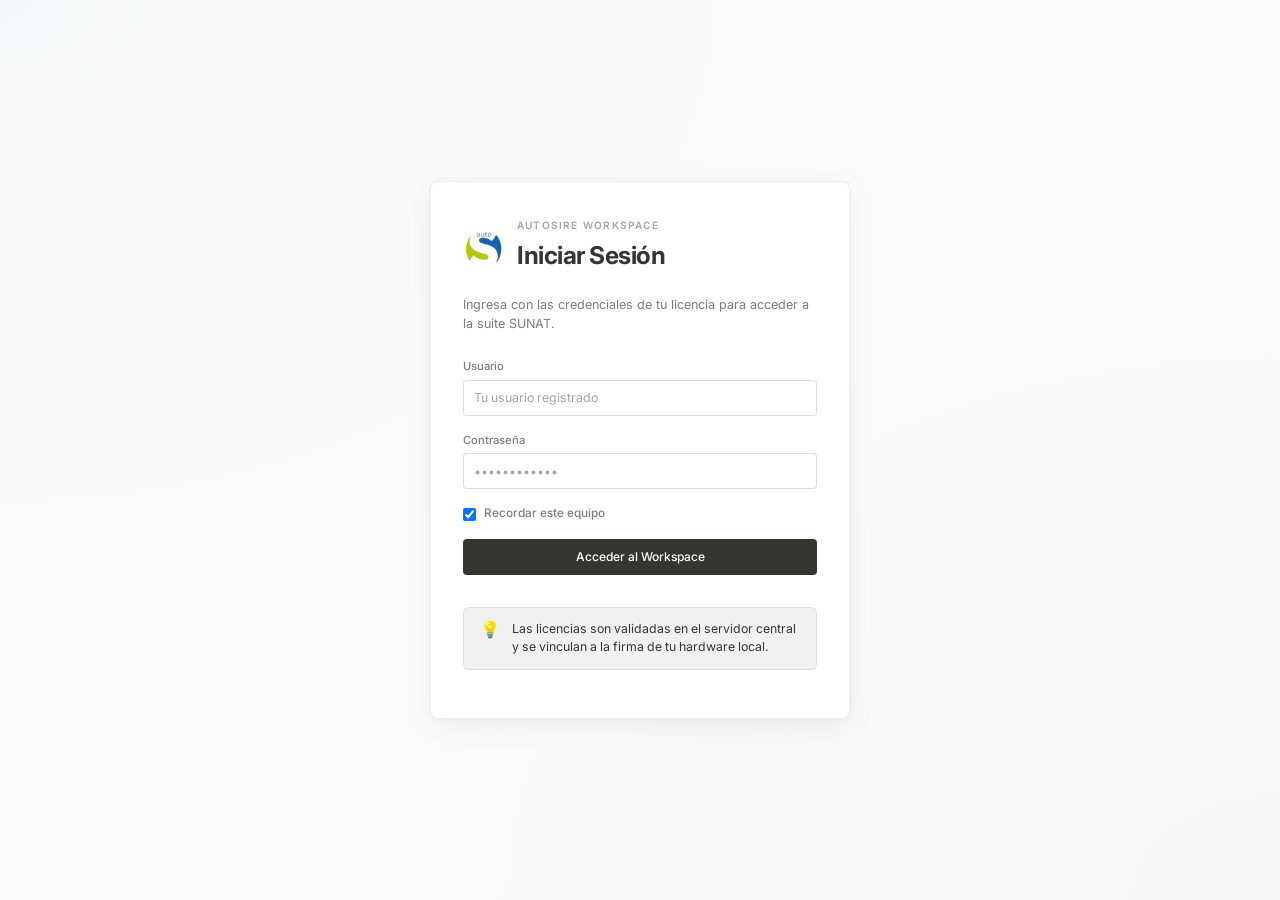
==== commit e599da5b: "version sin atascos" ====
--- a/appsire-go/web/static/index.html
+++ b/appsire-go/web/static/index.html
@@ -3,423 +3,771 @@
 <head>
   <meta charset="UTF-8">
   <meta name="viewport" content="width=device-width, initial-scale=1.0">
-  <title>AutoSire | Gestión SUNAT</title>
+  <title>AutoSire | Suite de Gestión SUNAT</title>
   <link rel="icon" href="logo.png" type="image/png">
   <link rel="preconnect" href="https://fonts.googleapis.com">
   <link rel="preconnect" href="https://fonts.gstatic.com" crossorigin>
   <link href="https://fonts.googleapis.com/css2?family=Inter:wght@400;500;600;700&family=JetBrains+Mono:wght@400;500&display=swap" rel="stylesheet">
-  <link rel="stylesheet" href="styles.css">
+  <link rel="stylesheet" href="styles.css?v=3">
 </head>
 <body>
+
+  <!-- ==========================================
+       1. Pantalla de Acceso (Notion Minimalist)
+       ========================================== -->
   <section class="login-screen" id="loginScreen">
     <div class="login-card">
-      <img src="logo.png" alt="AutoSire" style="width: 56px; height: 56px; object-fit: contain; margin-bottom: 16px; border-radius: 12px; box-shadow: 0 4px 14px rgba(0,0,0,0.08);">
-      <p class="eyebrow">AUTOSIRE</p>
-      <h1>Bienvenido</h1>
-      <p class="login-copy">Ingresa con el usuario asociado a tu licencia.</p>
+      <div style="display: flex; align-items: center; gap: 12px; margin-bottom: 16px;">
+        <img src="logo.png" alt="AutoSire" style="width: 42px; height: 42px; object-fit: contain; border-radius: 6px;">
+        <div>
+          <p class="eyebrow">AutoSire Workspace</p>
+          <h1>Iniciar Sesión</h1>
+        </div>
+      </div>
+      <p class="login-copy">Ingresa con las credenciales de tu licencia para acceder a la suite SUNAT.</p>
+      
       <form id="loginForm" class="login-form">
         <div class="form-group">
           <label for="loginUsername">Usuario</label>
-          <input type="text" id="loginUsername" autocomplete="username" autofocus>
-        </div>
+          <input type="text" id="loginUsername" required placeholder="Tu usuario registrado" autocomplete="username">
+        </div>
+
         <div class="form-group">
           <label for="loginPassword">Contraseña</label>
-          <input type="password" id="loginPassword" autocomplete="current-password">
-        </div>
-        <details class="login-license-options">
-          <summary>Usar clave de licencia o cambiar servidor</summary>
-          <div class="form-group">
-            <label for="loginKey">Clave de licencia</label>
-            <input type="text" id="loginKey" placeholder="AUTOSIRE-XXXX-XXXX">
-          </div>
-          <div class="form-group">
-            <label for="loginServer">Servidor AutoSire</label>
-            <input type="text" id="loginServer" value="http://localhost:8090" required>
-          </div>
-        </details>
-        <label class="checkbox-container login-remember">
-          <input type="checkbox" id="loginRemember" checked>
-          <span class="checkmark"></span>
-          Recordar este usuario y mantener la sesión
-        </label>
-        <button type="submit" class="btn btn-primary login-button" id="btnLogin">
-          <span>Ingresar a AutoSire</span>
+          <input type="password" id="loginPassword" required placeholder="••••••••••••" autocomplete="current-password">
+        </div>
+
+        <div class="login-options">
+          <label class="login-remember">
+            <input type="checkbox" id="loginRemember" checked>
+            <span>Recordar este equipo</span>
+          </label>
+        </div>
+
+        <button type="submit" class="btn btn-primary btn-block" id="btnLogin">
+          <span class="btn-text">Acceder al Workspace</span>
           <span class="spinner" id="loginSpinner" style="display:none;"></span>
         </button>
-        <p class="login-error" id="loginError"></p>
+
+        <div class="notion-callout notion-callout-gray" style="margin-top: 16px;">
+          <div class="notion-callout-icon">💡</div>
+          <div class="notion-callout-content">
+            Las licencias son validadas en el servidor central y se vinculan a la firma de tu hardware local.
+          </div>
+        </div>
       </form>
-      <div class="machine-id-box login-machine">
-        <span>Equipo</span>
-        <code id="displayMachineId">Verificando…</code>
-      </div>
     </div>
   </section>
 
+  <!-- ==========================================
+       2. Shell Principal de la Aplicación
+       ========================================== -->
   <div class="app-container" id="appShell" style="display:none;">
-    <button type="button" class="sidebar-toggle" id="sidebarToggle" aria-label="Abrir menú" aria-expanded="false">☰</button>
+    <button type="button" class="sidebar-toggle" id="sidebarToggle" aria-label="Abrir navegación" aria-expanded="false">☰</button>
+
+    <!-- Barra lateral Notion Workspace -->
     <aside class="sidebar" id="sidebar">
-      <div class="sidebar-brand">
-        <img src="logo.png" alt="AutoSire" style="width: 34px; height: 34px; object-fit: contain; border-radius: 8px;">
-        <div><strong>AutoSire</strong><small>Gestión SUNAT</small></div>
+      <div class="sidebar-header-row">
+        <div class="sidebar-brand">
+          <img src="logo.png" alt="AutoSire">
+          <div>
+            <strong>AutoSire Suite</strong>
+            <small>Perú · SUNAT SIRE</small>
+          </div>
+        </div>
+        <button type="button" class="btn-sidebar-collapse" id="btnCollapseSidebar" title="Ocultar barra lateral (Ctrl+\)">
+          <svg width="15" height="15" viewBox="0 0 24 24" fill="none" stroke="currentColor" stroke-width="2" stroke-linecap="round" stroke-linejoin="round">
+            <polyline points="11 17 6 12 11 7"></polyline>
+            <polyline points="18 17 13 12 18 7"></polyline>
+          </svg>
+        </button>
       </div>
-      <nav class="sidebar-nav" aria-label="Navegación principal">
-        <a class="sidebar-link active" href="#empresasSection" data-section="empresasSection"><span>01</span> Empresas</a>
-        <a class="sidebar-link" href="#sireSection" data-section="sireSection"><span>02</span> Propuesta SIRE</a>
-        <a class="sidebar-link" href="#proposalDownloads" data-section="proposalDownloads"><span>03</span> Descargas</a>
-        <a class="sidebar-link" href="#progressSection" data-section="progressSection"><span>04</span> Resultados</a>
+
+      <nav class="sidebar-nav" aria-label="Navegación del espacio de trabajo">
+        <button type="button" class="sidebar-link active" data-view="viewEmpresas" id="navLinkEmpresas">
+          <span class="nav-icon">🏢</span>
+          <span class="nav-label">Empresas</span>
+        </button>
+
+        <div class="sidebar-group" id="sidebarGroupSire">
+          <button type="button" class="sidebar-link sidebar-group-toggle" id="navGroupSire">
+            <div class="group-left">
+              <span class="nav-icon">📑</span>
+              <span class="nav-label">CPE SIRE</span>
+            </div>
+            <span class="group-chevron">▾</span>
+          </button>
+          <div class="sidebar-subnav" id="subnavSire">
+            <button type="button" class="sidebar-sublink" data-view="viewRce" id="navLinkRce">
+              <span class="subnav-icon">🛒</span>
+              <span class="subnav-label">Propuesta RCE</span>
+            </button>
+            <button type="button" class="sidebar-sublink" data-view="viewRvie" id="navLinkRvie">
+              <span class="subnav-icon">📈</span>
+              <span class="subnav-label">Propuesta RVIE</span>
+            </button>
+          </div>
+        </div>
       </nav>
-      <div class="sidebar-foot">Cliente local seguro</div>
+
+      <div class="sidebar-foot">
+        <span>v1.0 · Local Seguro</span>
+        <button type="button" id="themeToggleBtn" class="btn-link" style="font-size:0.75rem; text-decoration:none;" title="Cambiar tema">🌓 Tema</button>
+      </div>
     </aside>
+
+    <!-- Contenido Principal -->
     <div class="app-main">
-    <!-- Encabezado -->
-    <header class="header">
-      <div class="header-brand">
-        <div class="brand-icon">
-          <svg width="28" height="28" viewBox="0 0 24 24" fill="none" stroke="currentColor" stroke-width="2" stroke-linecap="round" stroke-linejoin="round">
-            <path d="M21 15v4a2 2 0 0 1-2 2H5a2 2 0 0 1-2-2v-4"></path>
-            <polyline points="7 10 12 15 17 10"></polyline>
-            <line x1="12" y1="15" x2="12" y2="3"></line>
-          </svg>
-        </div>
-        <div>
-          <h1>AutoSire</h1>
-          <p class="subtitle">Propuestas SIRE y comprobantes electrónicos SUNAT</p>
-        </div>
-      </div>
-      
-      <div class="header-status-group">
-        <div class="license-status-card" id="licenseStatusCard">
-          <div class="status-indicator">
-            <span class="status-dot" id="licenseDot"></span>
-            <span id="licenseLabel">Licencia: Verificando...</span>
-          </div>
-          <div class="status-details">
-            <span id="licenseDetailsText"></span>
-            <button type="button" class="btn-link" id="btnManageLicense">Activar / Cambiar</button>
-          </div>
-        </div>
-
-        <div class="auth-status-card" id="authStatusCard">
-          <div class="status-indicator">
-            <span class="status-dot" id="statusDot"></span>
-            <span id="statusLabel">SUNAT: Desconectado</span>
-          </div>
-          <div class="status-details" id="statusDetails">Configure sus credenciales SOL</div>
-        </div>
-        <button type="button" class="btn btn-secondary btn-sm" id="btnLogout">Salir</button>
-      </div>
-    </header>
-
-    <!-- Panel Grid Principal -->
-    <main class="dashboard-grid">
-      <!-- Columna Izquierda: Credenciales y Excel -->
-      <section class="card credentials-card" id="empresasSection">
-        <div class="card-header">
-          <div class="card-title">
-            <span class="step-badge">1</span>
-            <h2>Empresas SUNAT</h2>
-          </div>
-          <span class="tag-direct">Cifrado local</span>
-        </div>
-
-        <div class="company-selector">
-          <div class="form-group company-select-field">
-            <label for="companySelect">Empresa guardada</label>
-            <select id="companySelect">
-              <option value="">Aún no hay empresas</option>
-            </select>
-          </div>
-          <button type="button" class="btn btn-primary" id="btnSelectCompany">Conectar con SUNAT</button>
-          <button type="button" class="btn btn-secondary" id="btnDeleteCompany">Eliminar</button>
-        </div>
-
-        <div class="section-divider"><span>Agregar empresa</span></div>
-        <form id="authForm" class="form-grid">
-          <div class="form-group col-6">
-            <label for="ruc">RUC Empresa</label>
-            <input type="text" id="ruc" maxlength="11" placeholder="Ej: 20522128717" required autocomplete="off">
-          </div>
-          <div class="form-group col-6">
-            <label for="businessName">Razón social</label>
-            <input type="text" id="businessName" placeholder="Nombre de la empresa" required autocomplete="off">
-          </div>
-          <div class="form-group col-6">
-            <label for="usuarioSol">Usuario SOL</label>
-            <input type="text" id="usuarioSol" placeholder="Ej: MODDATOS" required autocomplete="off">
-          </div>
-          <div class="form-group col-6">
-            <label for="claveSol">Clave SOL</label>
-            <input type="password" id="claveSol" placeholder="••••••••••••" required autocomplete="off">
-          </div>
-          <div class="form-group col-12">
-            <label for="clientId">Client ID (API SUNAT)</label>
-            <input type="text" id="clientId" placeholder="Ej: 5a47a791-103e-4733-bf41-..." required autocomplete="off">
-          </div>
-          <div class="form-group col-12">
-            <label for="clientSecret">Client Secret</label>
-            <input type="password" id="clientSecret" placeholder="••••••••••••••••••••••••" required autocomplete="off">
-          </div>
-
-          <div class="form-actions col-12">
-            <span class="secure-note">Las claves se protegen con Windows y nunca se muestran nuevamente.</span>
-            <button type="submit" class="btn btn-primary" id="btnAuth">
-              <span class="btn-text">Guardar empresa</span>
-              <span class="spinner" id="authSpinner" style="display:none;"></span>
-            </button>
-          </div>
-        </form>
-      </section>
-
-      <!-- Columna Derecha: Carga de Excel y Configuración -->
-      <section class="card upload-card" id="comprobantesSection" style="display:none;">
-        <div class="card-header">
-          <div class="card-title">
-            <span class="step-badge">2</span>
-            <h2>Cargar Comprobantes (Excel)</h2>
-          </div>
-          <div style="display:flex; align-items:center; gap:8px;">
-            <a href="/api/excel/template" class="btn btn-outline" style="font-size:0.8rem; padding: 5px 12px; text-decoration:none; display:inline-flex; align-items:center; gap:6px;" download="plantilla_comprobantes.xlsx" title="Descargar plantilla de Excel con formatos admitidos">
-              <svg width="14" height="14" viewBox="0 0 24 24" fill="none" stroke="currentColor" stroke-width="2"><path d="M21 15v4a2 2 0 0 1-2 2H5a2 2 0 0 1-2-2v-4"></path><polyline points="7 10 12 15 17 10"></polyline><line x1="12" y1="15" x2="12" y2="3"></line></svg>
-              <span>Descargar Plantilla Excel</span>
-            </a>
-            <span class="tag-format">.xlsx / SIRE / CPE / RXH</span>
-          </div>
-        </div>
-
-        <div class="dropzone" id="dropzone">
-          <input type="file" id="fileInput" accept=".xlsx,.xls" style="display: none;">
-          <div class="dropzone-content">
-            <div class="dropzone-icon">
-              <svg width="40" height="40" viewBox="0 0 24 24" fill="none" stroke="currentColor" stroke-width="1.8">
-                <path d="M14 2H6a2 2 0 0 0-2 2v16a2 2 0 0 0 2 2h12a2 2 0 0 0 2-2V8z"></path>
-                <polyline points="14 2 14 8 20 8"></polyline>
-                <line x1="16" y1="13" x2="8" y2="13"></line>
-                <line x1="16" y1="17" x2="8" y2="17"></line>
-                <polyline points="10 9 9 9 8 9"></polyline>
-              </svg>
-            </div>
-            <p class="dropzone-title">Arrastra tu archivo Excel aquí o <button type="button" class="btn-link" id="btnBrowse">explorar</button></p>
-            <p class="dropzone-hint">Compatible con hojas SIRE (RVIE), CPE compras, RXH y listas planas</p>
-          </div>
-        </div>
-
-        <div class="excel-summary" id="excelSummary" style="display:none;">
-          <div class="summary-meta">
-            <div class="meta-item"><strong>Hoja:</strong> <span id="metaSheet">-</span></div>
-            <div class="meta-item"><strong>Periodo:</strong> <span id="metaPeriodo">-</span></div>
-            <div class="meta-item"><strong>Empresa:</strong> <span id="metaEmpresa">-</span></div>
-            <div class="meta-item"><strong>Total Docs:</strong> <span id="metaTotal" class="highlight-num">0</span></div>
-          </div>
-        </div>
-
-        <!-- Opciones de Descarga -->
-        <div class="download-config">
-          <label class="config-title">Descarga masiva por formato</label>
-
-          <div class="concurrency-box">
-            <label for="concurrencyRange">Hilos simultáneos: <strong id="concurrencyVal">6</strong></label>
-            <input type="range" id="concurrencyRange" min="1" max="12" value="6">
-          </div>
-
-          <div class="action-buttons">
-            <button type="button" class="btn btn-format btn-pdf" id="legacyDownloadPdf" disabled><span>PDF</span><small>Descargar todos</small></button>
-            <button type="button" class="btn btn-format btn-xml" id="legacyDownloadXml" disabled><span>XML</span><small>Descargar todos</small></button>
-            <button type="button" class="btn btn-format btn-cdr" id="legacyDownloadCdr" disabled><span>CDR</span><small>Descargar todos</small></button>
-            <button type="button" class="btn btn-danger" id="legacyCancelDownload" style="display: none;">
-              <span>Cancelar</span>
-            </button>
-          </div>
-        </div>
-      </section>
-
-      <section class="card sire-proposal-card" id="sireSection">
-        <div class="card-header">
-          <div class="card-title">
-            <span class="step-badge">2A</span>
-            <h2>Visualizar propuesta SUNAT SIRE</h2>
-          </div>
-          <span class="tag-direct">Flujo de tickets SUNAT</span>
-        </div>
-
-        <p class="proposal-description">
-          Genera la propuesta de compras (RCE) o ventas (RVIE) y muestra sus registros en pantalla.
-        </p>
-        <div class="proposal-controls">
-          <div class="form-group">
-            <label for="proposalPeriod">Periodo tributario</label>
-            <input type="month" id="proposalPeriod" required>
-          </div>
-          <div class="form-group">
-            <label for="proposalBook">Registro</label>
-            <select id="proposalBook">
-              <option value="RCE">Compras (RCE)</option>
-              <option value="RVIE">Ventas (RVIE)</option>
-            </select>
-          </div>
-          <label class="checkbox-container proposal-reuse">
-            <input type="checkbox" id="proposalReuse" checked>
-            <span class="checkmark"></span>
-            Reutilizar la última propuesta terminada si SUNAT demora
-          </label>
-          <button type="button" class="btn btn-primary" id="btnDownloadProposal">
-            <span class="btn-text">Generar y visualizar</span>
-            <span class="spinner" id="proposalSpinner" style="display:none;"></span>
-          </button>
-        </div>
-        <div class="proposal-result" id="proposalResult" style="display:none;"></div>
-        <div class="proposal-downloads" id="proposalDownloads" style="display:none;">
-          <div>
-            <strong>Descargar XML de esta propuesta</strong>
-            <small>Cada XML aparecerá en su fila apenas esté disponible.</small>
-          </div>
-          <div class="action-buttons">
-            <button type="button" class="btn btn-format btn-xml" id="btnDownloadXml" disabled><span>XML</span><small>Descargar propuesta</small></button>
-            <button type="button" class="btn btn-format btn-pdf" id="btnDownloadPdf" disabled style="display:none;"><span>PDF</span><small>Descargar propuesta</small></button>
-            <button type="button" class="btn btn-format btn-cdr" id="btnDownloadCdr" disabled style="display:none;"><span>CDR</span><small>Descargar propuesta</small></button>
-            <button type="button" class="btn btn-danger" id="btnCancelDownload" style="display:none;">Cancelar</button>
-          </div>
-        </div>
-        <div class="proposal-preview" id="proposalPreview" style="display:none;">
-          <div class="preview-toolbar">
-            <div><strong id="proposalPreviewTitle">Registros de propuesta</strong><small id="proposalPreviewMeta"></small></div>
-            <a class="btn btn-secondary btn-sm" id="proposalZipLink" href="#">Descargar ZIP original</a>
-          </div>
-          <div class="table-responsive proposal-table-wrap">
-            <table class="data-table"><thead id="proposalPreviewHead"></thead><tbody id="proposalPreviewBody"></tbody></table>
-          </div>
-        </div>
-      </section>
-
-      <section class="card uploaded-records-card" id="uploadedRecordsSection" style="display:none;" hidden>
-        <div class="card-header">
-          <div class="card-title"><span class="step-badge">3</span><h2>Registros cargados</h2></div>
-          <span class="tag-format" id="uploadedRecordsCount">0 registros</span>
-        </div>
-        <p class="proposal-description">Descarga o visualiza PDF, XML y CDR individualmente para cada comprobante.</p>
-        <div class="table-responsive records-table-wrap">
-          <table class="data-table">
-            <thead><tr><th>Comprobante</th><th>RUC</th><th>Fecha</th><th>PDF</th><th>XML</th><th>CDR</th></tr></thead>
-            <tbody id="uploadedRecordsBody"></tbody>
-          </table>
-        </div>
-      </section>
-    </main>
-
-    <dialog class="file-viewer" id="fileViewer" aria-labelledby="fileViewerTitle">
-      <div class="file-viewer-bar">
-        <strong id="fileViewerTitle">Visor XML</strong>
-        <button type="button" class="viewer-close" id="fileViewerClose" aria-label="Cerrar visor">Cerrar</button>
-      </div>
-      <iframe id="fileViewerFrame" title="Contenido del archivo XML"></iframe>
-    </dialog>
-
-    <!-- Panel de Progreso y Resultados en Tiempo Real -->
-    <section class="card progress-section" id="progressSection" style="display: none;">
-      <div class="card-header">
-        <div class="card-title">
-          <span class="step-badge">3</span>
-          <h2>Estado del Proceso de Descarga</h2>
-        </div>
-        <div class="progress-actions">
-          <button type="button" class="btn btn-secondary btn-sm" id="btnOpenFolder">
-            <svg width="16" height="16" viewBox="0 0 24 24" fill="none" stroke="currentColor" stroke-width="2">
-              <path d="M22 19a2 2 0 0 1-2 2H4a2 2 0 0 1-2-2V5a2 2 0 0 1 2-2h5l2 3h9a2 2 0 0 1 2 2z"></path>
-            </svg>
-            Abrir en Explorador de Windows
-          </button>
-          <button type="button" class="btn btn-primary btn-sm" id="btnDownloadZip">
-            <svg width="16" height="16" viewBox="0 0 24 24" fill="none" stroke="currentColor" stroke-width="2">
+      <!-- Botón flotante para expandir sidebar cuando está colapsado -->
+      <button type="button" class="btn-sidebar-expand" id="btnExpandSidebar" title="Mostrar barra lateral (Ctrl+\)">
+        <svg width="15" height="15" viewBox="0 0 24 24" fill="none" stroke="currentColor" stroke-width="2" stroke-linecap="round" stroke-linejoin="round">
+          <polyline points="13 17 18 12 13 7"></polyline>
+          <polyline points="6 17 11 12 6 7"></polyline>
+        </svg>
+      </button>
+      <!-- Encabezado de Página -->
+      <header class="header">
+        <div class="header-brand">
+          <div class="brand-icon">
+            <svg width="22" height="22" viewBox="0 0 24 24" fill="none" stroke="currentColor" stroke-width="2" stroke-linecap="round" stroke-linejoin="round">
               <path d="M21 15v4a2 2 0 0 1-2 2H5a2 2 0 0 1-2-2v-4"></path>
               <polyline points="7 10 12 15 17 10"></polyline>
               <line x1="12" y1="15" x2="12" y2="3"></line>
             </svg>
-            Descargar Lote (ZIP)
-          </button>
-        </div>
+          </div>
+          <div>
+            <h1>AutoSire</h1>
+            <p class="subtitle">Gestión masiva de comprobantes de pago electrónicos y propuestas SIRE</p>
+          </div>
+        </div>
+
+        <div class="header-status-group">
+          <!-- Indicador de Empresa Activa -->
+          <div class="active-company-pill" id="activeCompanyPill" style="display:none;">
+            <span class="pill-dot"></span>
+            <span id="activeCompanyName">Empresa: -</span>
+            <button type="button" class="pill-action" id="btnHeaderSwitchCompany" title="Cambiar o administrar empresas">Cambiar</button>
+          </div>
+
+          <!-- Licencia Card -->
+          <div class="license-status-card" id="licenseStatusCard">
+            <div class="status-indicator">
+              <span class="status-dot" id="licenseDot"></span>
+              <span id="licenseLabel">Licencia: Verificando...</span>
+            </div>
+            <div class="status-details">
+              <span id="licenseDetailsText"></span>
+              <button type="button" class="btn-link" id="btnManageLicense" style="margin-left: 6px;">Cambiar</button>
+            </div>
+          </div>
+
+          <!-- SUNAT Status Card -->
+          <div class="auth-status-card" id="authStatusCard">
+            <div class="status-indicator">
+              <span class="status-dot" id="statusDot"></span>
+              <span id="statusLabel">SUNAT: Desconectado</span>
+            </div>
+            <div class="status-details" id="statusDetails">Configura las credenciales SOL</div>
+          </div>
+
+          <button type="button" class="btn btn-secondary btn-sm" id="btnLogout">Salir</button>
+        </div>
+      </header>
+
+      <!-- ======      <!-- =======================================================
+           VISTA 1: MÓDULO DEDICADO DE EMPRESAS (NOTION UI)
+           ======================================================= -->
+      <div id="viewEmpresas" class="app-view active">
+        <section class="notion-workspace-page">
+          <!-- Encabezado de Página Notion -->
+          <div class="notion-page-header">
+            <div class="notion-page-title-row">
+              <span class="notion-page-emoji">🏢</span>
+              <div>
+                <h1 class="notion-page-heading">Empresas</h1>
+                <p class="notion-page-subtext">Directorio de contribuyentes y credenciales SOL protegidas localmente con SQLite cifrado.</p>
+              </div>
+            </div>
+            <div class="notion-page-actions">
+              <button type="button" class="btn btn-primary" id="btnNuevaEmpresa">
+                <svg width="14" height="14" viewBox="0 0 24 24" fill="none" stroke="currentColor" stroke-width="2.5"><line x1="12" y1="5" x2="12" y2="19"></line><line x1="5" y1="12" x2="19" y2="12"></line></svg>
+                <span>Nueva empresa</span>
+              </button>
+            </div>
+          </div>
+
+          <!-- Banner Informativo Notion Callout -->
+          <div class="notion-callout notion-callout-yellow" id="lblVencInfo" style="margin-bottom: 20px;">
+            <div class="notion-callout-icon">ℹ️</div>
+            <div class="notion-callout-content" id="lblVencInfoText">
+              No hay cronograma descargado para este período. Selecciona una empresa para iniciar el trabajo en SIRE.
+            </div>
+          </div>
+
+          <!-- Toolbar de Base de Datos Notion -->
+          <div class="notion-db-card">
+            <div class="notion-db-toolbar">
+              <div class="notion-db-search">
+                <svg width="14" height="14" viewBox="0 0 24 24" fill="none" stroke="currentColor" stroke-width="2"><circle cx="11" cy="11" r="8"></circle><line x1="21" y1="21" x2="16.65" y2="16.65"></line></svg>
+                <input type="text" id="txtBuscarEmpresa" placeholder="Filtrar por RUC o razón social..." autocomplete="off">
+              </div>
+
+              <div class="notion-db-filters">
+                <div class="notion-filter-item">
+                  <label for="cboPeriodoVcto">Período:</label>
+                  <select id="cboPeriodoVcto" class="notion-select-sm">
+                    <!-- Opciones dinámicas -->
+                  </select>
+                </div>
+
+                <div class="notion-filter-item">
+                  <label for="cboOrdenEmpresas">Ordenar:</label>
+                  <select id="cboOrdenEmpresas" class="notion-select-sm">
+                    <option value="Nombre_asc">Nombre (A-Z)</option>
+                    <option value="VenceSire_asc">Vence SIRE: más próximo</option>
+                    <option value="VenceSire_desc">Vence SIRE: más lejano</option>
+                    <option value="VencePdt_asc">Vence PDT: más próximo</option>
+                    <option value="UltDigito_asc">Último dígito RUC</option>
+                    <option value="Ruc_asc">RUC</option>
+                    <option value="Token_desc">Token: primero las que faltan</option>
+                  </select>
+                </div>
+              </div>
+
+              <!-- Botones de Acción Notion -->
+              <div class="notion-db-actions">
+                <button type="button" class="btn btn-secondary btn-sm" id="btnSelectEmpresa" title="Activar esta empresa y conectar con SUNAT">
+                  <span>⚡ Seleccionar</span>
+                </button>
+                <button type="button" class="btn btn-secondary btn-sm" id="btnEditarEmpresa" title="Modificar datos">
+                  <span>✏️ Editar</span>
+                </button>
+                <button type="button" class="btn btn-secondary btn-sm" id="btnGenerarToken" title="Probar y obtener Token SUNAT">
+                  <span>🔑 Generar Token</span>
+                </button>
+                <button type="button" class="btn btn-secondary btn-sm btn-danger-hover" id="btnEliminarEmpresa" title="Eliminar de la base de datos">
+                  <span>🗑️ Eliminar</span>
+                </button>
+              </div>
+            </div>
+
+            <!-- Tabla Notion Database -->
+            <div class="table-responsive">
+              <table class="data-table notion-companies-table" id="tblEmpresas">
+                <thead>
+                  <tr>
+                    <th style="width: 38px; text-align: center;"><input type="checkbox" id="chkSelectAllEmpresas" title="Seleccionar todo"></th>
+                    <th style="width: 46px; text-align: center;">N°</th>
+                    <th data-sort="nombre">Empresa</th>
+                    <th style="width: 120px;" data-sort="ruc">RUC</th>
+                    <th style="width: 100px; text-align: center;" data-sort="token">Token</th>
+                    <th style="width: 50px; text-align: center;" data-sort="ult">Últ.</th>
+                    <th style="width: 110px; text-align: center;" data-sort="vencesire">Vence SIRE</th>
+                    <th style="width: 110px; text-align: center;" data-sort="vencepdt">Vence PDT</th>
+                    <th style="width: 130px; text-align: center;" data-sort="estado">Estado</th>
+                  </tr>
+                </thead>
+                <tbody id="tbodyEmpresas">
+                  <tr>
+                    <td colspan="9" style="text-align:center; padding: 32px; color: var(--notion-text-subtle);">
+                      Cargando directorio de empresas...
+                    </td>
+                  </tr>
+                </tbody>
+              </table>
+            </div>
+
+            <!-- Resumen al pie estilo Notion -->
+            <div class="notion-db-foot">
+              <span id="lblEmpresasCount">0 empresas registradas en SQLite local</span>
+            </div>
+          </div>
+        </section>
       </div>
 
-      <!-- Barra de progreso -->
-      <div class="progress-container">
-        <div class="progress-bar-wrapper">
-          <div class="progress-bar" id="progressBar" style="width: 0%;"></div>
-        </div>
-        <div class="progress-stats">
-          <span id="progressPercent">0%</span>
-          <span id="progressMessage">Preparando cola de descarga...</span>
-        </div>
+      <!-- =======================================================
+           VISTA 2: PROPUESTA RCE (COMPRAS)
+           ======================================================= -->
+      <div id="viewRce" class="app-view" style="display:none;">
+        <main class="dashboard-grid">
+
+          <!-- SECCIÓN: Propuesta SUNAT SIRE RCE -->
+          <section class="card sire-proposal-card" id="sireSectionRce">
+            <div class="card-header">
+              <div class="card-title">
+                <h2>Propuesta Oficial SUNAT SIRE · RCE (Compras)</h2>
+              </div>
+              <span class="tag-direct">Consulta por Tickets SUNAT</span>
+            </div>
+
+            <div class="proposal-controls">
+              <div class="form-group">
+                <label for="proposalPeriodRce">Periodo Tributario</label>
+                <input type="month" id="proposalPeriodRce" required>
+              </div>
+              <div class="form-group">
+                <label>Libro / Registro</label>
+                <div class="tag-format" style="padding: 9px 12px; font-weight: 600; font-size: 0.88rem; background: var(--notion-bg-subtle); border: 1px solid var(--notion-border-strong); border-radius: 6px;">
+                  🛒 Compras — RCE (Registro de Compras Electrónico)
+                </div>
+              </div>
+              <label class="login-remember" style="padding-bottom: 8px;">
+                <input type="checkbox" id="proposalReuseRce" checked>
+                <span>Reutilizar última propuesta si SUNAT demora</span>
+              </label>
+              <button type="button" class="btn btn-primary" id="btnDownloadProposalRce">
+                <span class="btn-text">Generar y Visualizar RCE</span>
+                <span class="spinner" id="proposalSpinnerRce" style="display:none;"></span>
+              </button>
+            </div>
+
+            <!-- Tabla de Previsualización SIRE RCE -->
+            <div class="sire-preview-wrap" id="proposalPreviewWrapRce" style="display:none;">
+              <div class="sire-preview-toolbar">
+                <div class="sire-toolbar-left">
+                  <div class="table-search-box">
+                    <input type="text" id="txtSearchProposalRce" placeholder="Filtrar por RUC, cliente o comprobante..." class="table-search-input">
+                  </div>
+                </div>
+                <div class="sire-toolbar-actions">
+                  <button type="button" class="btn btn-sm btn-secondary" id="btnDescargaXmlRce" title="Descarga de archivos XML">
+                    <span class="btn-icon">📥</span>
+                    <span>Descarga XML</span>
+                  </button>
+                  <button type="button" class="btn btn-sm btn-secondary" id="btnDescargaPdfRce" title="Descarga de representaciones impresas PDF">
+                    <span class="btn-icon">📄</span>
+                    <span>Descarga PDF</span>
+                  </button>
+                  <button type="button" class="btn btn-sm btn-secondary" id="btnDescargaCdrRce" title="Descarga de Constancias de Recepción CDR">
+                    <span class="btn-icon">📋</span>
+                    <span>Descarga CDR</span>
+                  </button>
+                  <button type="button" class="btn btn-sm btn-secondary" id="btnDescargaDescRce" title="Descarga de Detalle y Descripción">
+                    <span class="btn-icon">📝</span>
+                    <span>Descarga Descripcion</span>
+                  </button>
+                </div>
+              </div>
+              <div class="table-responsive sire-table-scroll">
+                <table class="data-table notion-proposal-table" id="proposalPreviewTableRce">
+                  <thead>
+                    <tr>
+                      <th style="width: 45px; text-align: center;">N°</th>
+                      <th>Comp. Pago</th>
+                      <th style="width: 50px; text-align: center;" class="col-xml">XML</th>
+                      <th>Tipo Doc. Ident.</th>
+                      <th>RUC</th>
+                      <th>Razon Social</th>
+                      <th>Fecha</th>
+                      <th>Tipo Doc. Ref</th>
+                      <th>Serie Doc. Ref.</th>
+                      <th>Nro doc. Ref.</th>
+                      <th>Fecha Ref.</th>
+                      <th class="text-right">B.I. Gravada</th>
+                      <th class="text-right">B.I. Gravada 10%</th>
+                      <th class="text-right">B.I. Grav y no Grav.</th>
+                      <th class="text-right">B.I. No Gravada</th>
+                      <th class="text-right">Adq. No Gravada</th>
+                      <th class="text-right">ICBPER</th>
+                      <th class="text-right">IGV</th>
+                      <th class="text-right">Grav. y no Grav. IGV</th>
+                      <th class="text-right">IGV 10%</th>
+                      <th class="text-right">Importe Total</th>
+                      <th class="text-right">ISC</th>
+                      <th class="text-right">no Grav. IGV</th>
+                      <th class="text-right">Otros Conceptos y Cargos</th>
+                      <th class="text-right">Otros Tributos</th>
+                      <th class="text-right">Valor Adquisiciones</th>
+                    </tr>
+                  </thead>
+                  <tbody id="proposalPreviewBodyRce"></tbody>
+                  <tfoot id="proposalPreviewFootRce"></tfoot>
+                </table>
+              </div>
+            </div>
+          </section>
+        </main>
       </div>
 
-      <div class="stats-counters">
-        <div class="stat-card">
-          <span class="stat-label">Total Archivos</span>
-          <span class="stat-value" id="statTotal">0</span>
-        </div>
-        <div class="stat-card">
-          <span class="stat-label">Procesados</span>
-          <span class="stat-value" id="statProcessed">0</span>
-        </div>
-        <div class="stat-card stat-success">
-          <span class="stat-label">Descargados OK</span>
-          <span class="stat-value" id="statSuccess">0</span>
-        </div>
-        <div class="stat-card stat-error">
-          <span class="stat-label">Fallidos</span>
-          <span class="stat-value" id="statError">0</span>
-        </div>
-        <div class="stat-card stat-speed">
-          <span class="stat-label">Velocidad</span>
-          <span class="stat-value" id="statSpeed">0 <small style="font-size:0.8rem; font-weight:normal;">docs/s</small></span>
-        </div>
-        <div class="stat-card stat-eta">
-          <span class="stat-label">Tiempo Estimado</span>
-          <span class="stat-value" id="statEta">--</span>
-        </div>
+      <!-- =======================================================
+           VISTA 3: PROPUESTA RVIE (VENTAS)
+           ======================================================= -->
+      <div id="viewRvie" class="app-view" style="display:none;">
+        <main class="dashboard-grid">
+
+          <!-- SECCIÓN: Propuesta SUNAT SIRE RVIE -->
+          <section class="card sire-proposal-card" id="sireSectionRvie">
+            <div class="card-header">
+              <div class="card-title">
+                <h2>Propuesta Oficial SUNAT SIRE · RVIE (Ventas)</h2>
+              </div>
+              <span class="tag-direct">Consulta por Tickets SUNAT</span>
+            </div>
+
+            <div class="proposal-controls">
+              <div class="form-group">
+                <label for="proposalPeriodRvie">Periodo Tributario</label>
+                <input type="month" id="proposalPeriodRvie" required>
+              </div>
+              <div class="form-group">
+                <label>Libro / Registro</label>
+                <div class="tag-format" style="padding: 9px 12px; font-weight: 600; font-size: 0.88rem; background: var(--notion-bg-subtle); border: 1px solid var(--notion-border-strong); border-radius: 6px;">
+                  📈 Ventas — RVIE (Registro de Ventas e Ingresos)
+                </div>
+              </div>
+              <label class="login-remember" style="padding-bottom: 8px;">
+                <input type="checkbox" id="proposalReuseRvie" checked>
+                <span>Reutilizar última propuesta si SUNAT demora</span>
+              </label>
+              <button type="button" class="btn btn-primary" id="btnDownloadProposalRvie">
+                <span class="btn-text">Generar y Visualizar RVIE</span>
+                <span class="spinner" id="proposalSpinnerRvie" style="display:none;"></span>
+              </button>
+            </div>
+
+            <!-- Tabla de Previsualización SIRE RVIE -->
+            <div class="sire-preview-wrap" id="proposalPreviewWrapRvie" style="display:none;">
+              <div class="sire-preview-toolbar">
+                <div class="sire-toolbar-left">
+                  <div class="table-search-box">
+                    <input type="text" id="txtSearchProposalRvie" placeholder="Filtrar por RUC, cliente o comprobante..." class="table-search-input">
+                  </div>
+                </div>
+                <div class="sire-toolbar-actions">
+                  <button type="button" class="btn btn-sm btn-secondary" id="btnDescargaXmlRvie" title="Descarga de archivos XML">
+                    <span class="btn-icon">📥</span>
+                    <span>Descarga XML</span>
+                  </button>
+                  <button type="button" class="btn btn-sm btn-secondary" id="btnDescargaPdfRvie" title="Descarga de representaciones impresas PDF">
+                    <span class="btn-icon">📄</span>
+                    <span>Descarga PDF</span>
+                  </button>
+                  <button type="button" class="btn btn-sm btn-secondary" id="btnDescargaCdrRvie" title="Descarga de Constancias de Recepción CDR">
+                    <span class="btn-icon">📋</span>
+                    <span>Descarga CDR</span>
+                  </button>
+                  <button type="button" class="btn btn-sm btn-secondary" id="btnDescargaDescRvie" title="Descarga de Detalle y Descripción">
+                    <span class="btn-icon">📝</span>
+                    <span>Descarga Descripcion</span>
+                  </button>
+                </div>
+              </div>
+              <div class="table-responsive sire-table-scroll">
+                <table class="data-table notion-proposal-table" id="proposalPreviewTableRvie">
+                  <thead>
+                    <tr>
+                      <th style="width: 45px; text-align: center;">N°</th>
+                      <th>Comp. Pago</th>
+                      <th style="width: 50px; text-align: center;" class="col-xml">XML</th>
+                      <th>Tipo Doc. Ident.</th>
+                      <th>RUC</th>
+                      <th>Razon Social</th>
+                      <th>Fecha</th>
+                      <th>Tipo Doc. Ref</th>
+                      <th>Serie Doc. Ref.</th>
+                      <th>Nro doc. Ref.</th>
+                      <th>Fecha Ref.</th>
+                      <th class="text-right">B.I. Gravada</th>
+                      <th class="text-right">B.I. Gravada 10%</th>
+                      <th class="text-right">B.I. Grav y no Grav.</th>
+                      <th class="text-right">B.I. No Gravada</th>
+                      <th class="text-right">Adq. No Gravada</th>
+                      <th class="text-right">ICBPER</th>
+                      <th class="text-right">IGV</th>
+                      <th class="text-right">Grav. y no Grav. IGV</th>
+                      <th class="text-right">IGV 10%</th>
+                      <th class="text-right">Importe Total</th>
+                      <th class="text-right">ISC</th>
+                      <th class="text-right">no Grav. IGV</th>
+                      <th class="text-right">Otros Conceptos y Cargos</th>
+                      <th class="text-right">Otros Tributos</th>
+                      <th class="text-right">Valor Adquisiciones</th>
+                    </tr>
+                  </thead>
+                  <tbody id="proposalPreviewBodyRvie"></tbody>
+                  <tfoot id="proposalPreviewFootRvie"></tfoot>
+                </table>
+              </div>
+            </div>
+          </section>
+        </main>
       </div>
 
-      <!-- Pestañas de Vista: Comprobantes vs Terminal Logs -->
-      <div class="tabs-header">
-        <button class="tab-btn active" data-tab="tabResults">Comprobantes (<span id="resultsCount">0</span>)</button>
-        <button class="tab-btn" data-tab="tabLogs">Consola de Eventos</button>
+      <!-- =======================================================
+           CONTENEDOR COMPARTIDO DE DESCARGAS MASIVAS & LOGS
+           (Se inserta dinámicamente en el slot de la vista activa)
+           ======================================================= -->
+      <div id="sireSharedDownloads" style="display:none;">
+        <!-- SECCIÓN 3: Descarga Masiva de Comprobantes -->
+        <section class="card download-card" id="proposalDownloads" style="margin-top: 16px;">
+          <div class="card-header">
+            <div class="card-title">
+              <span class="step-badge">2</span>
+              <h2>Descarga Masiva de Comprobantes</h2>
+            </div>
+            <div class="action-buttons">
+              <button type="button" class="btn btn-secondary btn-sm" id="btnDownloadTemplate">
+                <svg width="14" height="14" viewBox="0 0 24 24" fill="none" stroke="currentColor" stroke-width="2"><path d="M21 15v4a2 2 0 0 1-2 2H5a2 2 0 0 1-2-2v-4"></path><polyline points="7 10 12 15 17 10"></polyline><line x1="12" y1="15" x2="12" y2="3"></line></svg>
+                <span>Plantilla Excel</span>
+              </button>
+            </div>
+          </div>
+
+          <div class="file-upload-zone" id="uploadZone">
+            <input type="file" id="excelFile" accept=".xlsx, .xls" style="display: none;">
+            <div class="dropzone" id="dropzone">
+              <div class="dropzone-icon">
+                <svg width="32" height="32" viewBox="0 0 24 24" fill="none" stroke="currentColor" stroke-width="2" stroke-linecap="round" stroke-linejoin="round">
+                  <path d="M14 2H6a2 2 0 0 0-2 2v16a2 2 0 0 0 2 2h12a2 2 0 0 0 2-2V8z"></path>
+                  <polyline points="14 2 14 8 20 8"></polyline>
+                  <line x1="16" y1="13" x2="8" y2="13"></line>
+                  <line x1="16" y1="17" x2="8" y2="17"></line>
+                </svg>
+              </div>
+              <p class="dropzone-title">Arrastra tu archivo Excel aquí o <button type="button" class="btn-link" id="btnBrowse">explorar</button></p>
+              <p class="dropzone-hint">Compatible con reportes SIRE RVIE/RCE y listas de comprobantes</p>
+            </div>
+          </div>
+
+          <div class="excel-summary" id="excelSummary" style="display:none;">
+            <div class="summary-meta">
+              <div><strong>Hoja:</strong> <span id="metaSheet">-</span></div>
+              <div><strong>Periodo:</strong> <span id="metaPeriodo">-</span></div>
+              <div><strong>Empresa:</strong> <span id="metaEmpresa">-</span></div>
+              <div><strong>Total Comprobantes:</strong> <span id="metaTotal" class="highlight-num">0</span></div>
+            </div>
+          </div>
+
+          <div class="download-config">
+            <div class="concurrency-box">
+              <label for="concurrencyRange">Hilos simultáneos: <strong id="concurrencyVal">6</strong></label>
+              <input type="range" id="concurrencyRange" min="1" max="12" value="6">
+            </div>
+            <div class="action-buttons">
+              <button type="button" class="btn btn-format btn-pdf" id="legacyDownloadPdf" disabled><span>PDF</span><small>Descargar todos</small></button>
+              <button type="button" class="btn btn-format btn-xml" id="legacyDownloadXml" disabled><span>XML</span><small>Descargar todos</small></button>
+              <button type="button" class="btn btn-format btn-cdr" id="legacyDownloadCdr" disabled><span>CDR</span><small>Descargar todos</small></button>
+              <button type="button" class="btn btn-danger" id="legacyCancelDownload" style="display: none;"><span>Cancelar</span></button>
+            </div>
+          </div>
+        </section>
+
+        <!-- SECCIÓN 4: Registros Cargados Individuales -->
+        <section class="card uploaded-records-card" id="uploadedRecordsSection" style="display:none;" hidden>
+          <div class="card-header">
+            <div class="card-title">
+              <span class="step-badge">3</span>
+              <h2>Registros Importados</h2>
+            </div>
+            <span class="tag-format" id="uploadedRecordsCount">0 registros</span>
+          </div>
+          <div class="table-responsive records-table-wrap">
+            <table class="data-table">
+              <thead><tr><th>Comprobante</th><th>RUC</th><th>Fecha</th><th>PDF</th><th>XML</th><th>CDR</th></tr></thead>
+              <tbody id="uploadedRecordsBody"></tbody>
+            </table>
+          </div>
+        </section>
+
+        <!-- SECCIÓN 5: Estado de Descarga en Vivo & Logs -->
+        <section class="card progress-section" id="progressSection" style="display: none; margin-top: 16px;">
+          <div class="card-header">
+            <div class="card-title">
+              <span class="step-badge">4</span>
+              <h2>Estado de Descarga Masiva</h2>
+            </div>
+            <div class="action-buttons">
+              <button type="button" class="btn btn-secondary btn-sm" id="btnOpenFolder">
+                <svg width="14" height="14" viewBox="0 0 24 24" fill="none" stroke="currentColor" stroke-width="2"><path d="M22 19a2 2 0 0 1-2 2H4a2 2 0 0 1-2-2V5a2 2 0 0 1 2-2h5l2 3h9a2 2 0 0 1 2 2z"></path></svg>
+                <span>Abrir Carpeta</span>
+              </button>
+              <button type="button" class="btn btn-primary btn-sm" id="btnDownloadZip">
+                <svg width="14" height="14" viewBox="0 0 24 24" fill="none" stroke="currentColor" stroke-width="2"><path d="M21 15v4a2 2 0 0 1-2 2H5a2 2 0 0 1-2-2v-4"></path><polyline points="7 10 12 15 17 10"></polyline><line x1="12" y1="15" x2="12" y2="3"></line></svg>
+                <span>Descargar Lote (ZIP)</span>
+              </button>
+            </div>
+          </div>
+
+          <!-- Barra de Progreso Minimalista -->
+          <div class="progress-container">
+            <div class="progress-bar-wrapper">
+              <div class="progress-bar" id="progressBar" style="width: 0%;"></div>
+            </div>
+            <div class="progress-stats">
+              <span id="progressPercent">0%</span>
+              <span id="progressMessage">Preparando descarga…</span>
+            </div>
+          </div>
+
+          <!-- Métricas en Cards tipo Notion Database -->
+          <div class="stats-counters">
+            <div class="stat-card">
+              <span class="stat-label">Total</span>
+              <span class="stat-value" id="statTotal">0</span>
+            </div>
+            <div class="stat-card">
+              <span class="stat-label">Procesados</span>
+              <span class="stat-value" id="statProcessed">0</span>
+            </div>
+            <div class="stat-card stat-success">
+              <span class="stat-label">Exitosos</span>
+              <span class="stat-value" id="statSuccess">0</span>
+            </div>
+            <div class="stat-card stat-error">
+              <span class="stat-label">Errores</span>
+              <span class="stat-value" id="statError">0</span>
+            </div>
+            <div class="stat-card stat-speed">
+              <span class="stat-label">Velocidad</span>
+              <span class="stat-value" id="statSpeed">0 <small style="font-size:0.75rem; font-weight:normal;">docs/s</small></span>
+            </div>
+            <div class="stat-card stat-eta">
+              <span class="stat-label">Tiempo Estimado</span>
+              <span class="stat-value" id="statEta">--</span>
+            </div>
+          </div>
+
+          <!-- Pestañas Notion -->
+          <div class="tabs-header">
+            <button class="tab-btn active" data-tab="tabResults">Comprobantes (<span id="resultsCount">0</span>)</button>
+            <button class="tab-btn" data-tab="tabLogs">Consola de Eventos</button>
+          </div>
+
+          <div class="tab-content active" id="tabResults">
+            <div class="table-responsive">
+              <table class="data-table" id="resultsTable">
+                <thead>
+                  <tr>
+                    <th>Estado</th>
+                    <th>Formato</th>
+                    <th>RUC</th>
+                    <th>Tipo</th>
+                    <th>Serie - Número</th>
+                    <th>Estado CDR</th>
+                    <th>Firma Digital</th>
+                    <th>Visualizar</th>
+                    <th>Detalle</th>
+                  </tr>
+                </thead>
+                <tbody id="resultsTbody">
+                  <tr>
+                    <td colspan="9" style="text-align: center; color: var(--notion-text-subtle); padding: 24px;">
+                      Aún no se han procesado comprobantes en esta sesión.
+                    </td>
+                  </tr>
+                </tbody>
+              </table>
+            </div>
+          </div>
+
+          <div class="tab-content" id="tabLogs">
+            <div class="terminal-container" id="terminalLogs">
+              <div class="terminal-line" style="color: #888;">// Los eventos del motor en Go se mostrarán aquí en tiempo real...</div>
+            </div>
+          </div>
+        </section>
       </div>
 
-      <div class="tab-content active" id="tabResults">
-        <div class="table-responsive">
-          <table class="data-table" id="resultsTable">
-            <thead>
-              <tr>
-                <th>Descarga</th>
-                <th>Tipo</th>
-                <th>RUC</th>
-                <th>Doc</th>
-                <th>Serie-Número</th>
-                <th>Estado CDR SUNAT</th>
-                <th>Firma Digital</th>
-                <th>Archivo Local</th>
-                <th>Detalle / Error</th>
-              </tr>
-            </thead>
-            <tbody id="resultsTbody">
-              <tr>
-                <td colspan="9" class="text-center text-muted">Aún no se han procesado comprobantes</td>
-              </tr>
-            </tbody>
-          </table>
-        </div>
-      </div>
-
-      <div class="tab-content" id="tabLogs">
-        <div class="terminal-container" id="terminalLogs">
-          <div class="terminal-line text-muted">// Los eventos del servidor aparecerán en tiempo real aquí...</div>
-        </div>
-      </div>
-    </section>
-
-    <footer class="footer">
-      <p>AutoSire CPE Híbrido &bull; Cliente Seguro Go &bull; Conexión Central con VPS</p>
-    </footer>
+      <!-- Pie de página Notion -->
+      <footer class="footer">
+        <p>AutoSire v1.0 &bull; Suite Contable SUNAT &bull; Motor Go de Alta Concurrencia</p>
+      </footer>
     </div>
   </div>
 
-  <script src="app.js?v=5"></script>
+  <!-- ==========================================
+       3. Modales y Diálogos
+       ========================================== -->
+
+  <!-- Visor de Archivos (Dialog) -->
+  <dialog class="file-viewer" id="fileViewer" aria-labelledby="fileViewerTitle">
+    <div class="file-viewer-bar">
+      <strong id="fileViewerTitle">Visor de Archivo</strong>
+      <button type="button" class="viewer-close" id="fileViewerClose" aria-label="Cerrar visor">✕ Cerrar</button>
+    </div>
+    <iframe id="fileViewerFrame" title="Contenido del archivo"></iframe>
+  </dialog>
+
+  <!-- Modal Nueva / Editar Empresa (Réplica FrmAgregarEmpresa) -->
+  <dialog class="modal-dialog" id="modalEmpresa" aria-labelledby="modalEmpresaTitle">
+    <div class="modal-content">
+      <div class="modal-header">
+        <h3 id="modalEmpresaTitle">NUEVA EMPRESA</h3>
+        <button type="button" class="modal-close" id="btnCerrarModalEmpresa" aria-label="Cerrar modal">&times;</button>
+      </div>
+      <form id="formModalEmpresa" class="modal-body">
+        <input type="hidden" id="empresaId" value="0">
+        
+        <div class="form-group">
+          <label for="txtEmpresaRuc">RUC (11 dígitos):</label>
+          <input type="text" id="txtEmpresaRuc" maxlength="11" class="form-control" required placeholder="Ej: 20490304101" autocomplete="off">
+        </div>
+
+        <div class="form-group">
+          <label for="txtEmpresaNombre">Nombre o Razón Social:</label>
+          <input type="text" id="txtEmpresaNombre" class="form-control" required placeholder="Ej: HOTELES CBC S.A.C." autocomplete="off">
+        </div>
+
+        <div class="form-group">
+          <label for="txtEmpresaUsuarioSol">Usuario SOL:</label>
+          <input type="text" id="txtEmpresaUsuarioSol" class="form-control" required placeholder="Ej: ADMIN123" autocomplete="off">
+        </div>
+
+        <div class="form-group">
+          <label for="txtEmpresaClaveSol">Clave SOL:</label>
+          <div class="input-with-toggle">
+            <input type="password" id="txtEmpresaClaveSol" class="form-control" placeholder="••••••••••••" autocomplete="new-password">
+            <label class="toggle-password">
+              <input type="checkbox" id="chkVerClaveSol"> <span>Ver clave</span>
+            </label>
+          </div>
+          <small class="field-hint">En caso de edición, deje en blanco si no desea modificar la clave existente.</small>
+        </div>
+
+        <div class="form-group">
+          <label for="txtEmpresaClientId">Client ID (API SUNAT):</label>
+          <input type="text" id="txtEmpresaClientId" class="form-control" required placeholder="Ej: 50d00e83-2293-46b2-a5a4-..." autocomplete="off">
+        </div>
+
+        <div class="form-group">
+          <label for="txtEmpresaClientSecret">Client Secret (API Clave):</label>
+          <div class="input-with-toggle">
+            <input type="password" id="txtEmpresaClientSecret" class="form-control" placeholder="••••••••••••••••••••" autocomplete="new-password">
+            <label class="toggle-password">
+              <input type="checkbox" id="chkVerClientSecret"> <span>Ver clave</span>
+            </label>
+          </div>
+          <small class="field-hint">En caso de edición, deje en blanco si no desea modificar el secreto existente.</small>
+        </div>
+
+        <div class="form-row-2">
+          <div class="form-group">
+            <label for="cboEmpresaRegimen">Régimen Tributario:</label>
+            <select id="cboEmpresaRegimen" class="form-control">
+              <option value="">(Sin definir)</option>
+              <option value="NRUS">Nuevo RUS</option>
+              <option value="RER">Régimen Especial (RER)</option>
+              <option value="RMT">Régimen MYPE Tributario</option>
+              <option value="RG">Régimen General</option>
+            </select>
+          </div>
+          <div class="form-group">
+            <label for="txtEmpresaWhatsapp">WhatsApp / Contacto:</label>
+            <input type="text" id="txtEmpresaWhatsapp" class="form-control" placeholder="Ej: 987654321" autocomplete="off">
+          </div>
+        </div>
+
+        <div class="modal-footer">
+          <button type="button" class="btn btn-secondary" id="btnCancelarModalEmpresa">Cancelar</button>
+          <button type="submit" class="btn btn-primary" id="btnGuardarModalEmpresa">
+            <span class="btn-text">Guardar</span>
+            <span class="spinner" id="modalEmpresaSpinner" style="display:none;"></span>
+          </button>
+        </div>
+      </form>
+    </div>
+  </dialog>
+
+  <script src="app.js?v=7"></script>
 </body>
 </html>
--- a/appsire-go/web/static/styles.css
+++ b/appsire-go/web/static/styles.css
@@ -1,236 +1,888 @@
+/* ==========================================================================
+   AutoSire — Notion-Style UI / UX Design System
+   Minimalist, distraction-free, typography-driven, and highly productive.
+   ========================================================================== */
+
 :root {
-  --bg-main: #0b0f19;
-  --bg-card: #131b2e;
-  --bg-card-hover: #19243d;
-  --bg-input: #0e1424;
-  --border-color: #23314d;
-  --border-focus: #3b82f6;
-  --text-main: #f1f5f9;
-  --text-muted: #94a3b8;
-  --primary: #3b82f6;
-  --primary-hover: #2563eb;
-  --success: #10b981;
-  --success-hover: #059669;
-  --danger: #ef4444;
-  --danger-hover: #dc2626;
-  --warning: #f59e0b;
-  --accent: #06b6d4;
-  --radius: 10px;
-  --shadow: 0 10px 25px -5px rgba(0, 0, 0, 0.4), 0 8px 10px -6px rgba(0, 0, 0, 0.4);
-  --font-family: 'Inter', -apple-system, BlinkMacSystemFont, sans-serif;
-  --font-mono: 'JetBrains Mono', monospace;
-}
-
-/* AutoSire · lenguaje visual claro inspirado en Notion */
-:root {
-  --bg-main: #f7f7f5;
-  --bg-card: #ffffff;
-  --bg-card-hover: #f1f1ef;
-  --bg-input: #ffffff;
-  --border-color: #e3e2df;
-  --border-focus: #9b9a97;
-  --text-main: #37352f;
-  --text-muted: #787774;
-  --primary: #37352f;
-  --primary-hover: #24231f;
-  --success: #448361;
-  --success-hover: #35694d;
-  --danger: #d44c47;
-  --danger-hover: #b63d38;
-  --warning: #d9730d;
-  --accent: #337ea9;
-  --radius: 8px;
-  --shadow: 0 1px 2px rgba(15, 15, 15, 0.05), 0 1px 5px rgba(15, 15, 15, 0.04);
+  /* Canvas & Surfaces */
+  --notion-bg: #ffffff;
+  --notion-bg-canvas: #fbfbfa;
+  --notion-bg-sidebar: #f7f6f5;
+  --notion-bg-card: #ffffff;
+  --notion-bg-hover: rgba(55, 53, 47, 0.06);
+  --notion-bg-active: rgba(55, 53, 47, 0.09);
+  --notion-bg-subtle: #f7f7f5;
+  --notion-bg-input: #ffffff;
+
+  /* Borders & Dividers */
+  --notion-border: rgba(55, 53, 47, 0.09);
+  --notion-border-strong: rgba(55, 53, 47, 0.16);
+  --notion-border-focus: #2383e2;
+
+  /* Typography */
+  --notion-text: #37352f;
+  --notion-text-muted: rgba(55, 53, 47, 0.65);
+  --notion-text-subtle: rgba(55, 53, 47, 0.45);
+  --font-family: 'Inter', ui-sans-serif, -apple-system, BlinkMacSystemFont, "Segoe UI", Helvetica, Arial, sans-serif;
+  --font-mono: 'JetBrains Mono', ui-monospace, SFMono-Regular, Menlo, Monaco, Consolas, monospace;
+
+  /* Notion Pastel Tag System */
+  --tag-gray-bg: #f1f1ef;
+  --tag-gray-text: #5a5a58;
+  --tag-brown-bg: #f4eeee;
+  --tag-brown-text: #785e4e;
+  --tag-orange-bg: #faece3;
+  --tag-orange-text: #ac5c29;
+  --tag-yellow-bg: #fbf3db;
+  --tag-yellow-text: #8f6b00;
+  --tag-green-bg: #edf3ec;
+  --tag-green-text: #3b6e4c;
+  --tag-blue-bg: #e7f3f8;
+  --tag-blue-text: #2b5d84;
+  --tag-purple-bg: #f4f0f7;
+  --tag-purple-text: #694085;
+  --tag-pink-bg: #f9edf3;
+  --tag-pink-text: #9d3d68;
+  --tag-red-bg: #fdebec;
+  --tag-red-text: #a93c3c;
+
+  /* Primary & Functional */
+  --primary: #2383e2;
+  --primary-hover: #1b6ec2;
+  --btn-dark: #37352f;
+  --btn-dark-hover: #24231f;
+  --success: #3b6e4c;
+  --danger: #a93c3c;
+  --warning: #8f6b00;
+
+  /* Radius & Shadows */
+  --radius-sm: 4px;
+  --radius-md: 6px;
+  --radius-lg: 8px;
+  --radius-pill: 9999px;
+  --shadow-sm: 0 1px 2px rgba(15, 15, 15, 0.05);
+  --shadow-card: 0 1px 3px rgba(15, 15, 15, 0.05), 0 0 0 1px rgba(55, 53, 47, 0.09);
+  --shadow-popover: 0 4px 16px rgba(15, 15, 15, 0.08), 0 0 0 1px rgba(15, 15, 15, 0.06);
+}
+
+/* Notion Dark Mode (Ready for theme toggle or system preference) */
+[data-theme="dark"] {
+  --notion-bg: #191919;
+  --notion-bg-canvas: #191919;
+  --notion-bg-sidebar: #202020;
+  --notion-bg-card: #252525;
+  --notion-bg-hover: rgba(255, 255, 255, 0.055);
+  --notion-bg-active: rgba(255, 255, 255, 0.085);
+  --notion-bg-subtle: #202020;
+  --notion-bg-input: #202020;
+
+  --notion-border: rgba(255, 255, 255, 0.094);
+  --notion-border-strong: rgba(255, 255, 255, 0.16);
+  --notion-border-focus: #388bfd;
+
+  --notion-text: #e6e6e6;
+  --notion-text-muted: rgba(255, 255, 255, 0.65);
+  --notion-text-subtle: rgba(255, 255, 255, 0.45);
+
+  --tag-gray-bg: #2f2f2f;
+  --tag-gray-text: #9b9a97;
+  --tag-brown-bg: #43332c;
+  --tag-brown-text: #bca08d;
+  --tag-orange-bg: #492f24;
+  --tag-orange-text: #d9730d;
+  --tag-yellow-bg: #56431f;
+  --tag-yellow-text: #cb912f;
+  --tag-green-bg: #243d30;
+  --tag-green-text: #448361;
+  --tag-blue-bg: #203c4b;
+  --tag-blue-text: #337ea9;
+  --tag-purple-bg: #3c2d49;
+  --tag-purple-text: #9065b0;
+  --tag-pink-bg: #4e2c3c;
+  --tag-pink-text: #c14c8a;
+  --tag-red-bg: #522e2a;
+  --tag-red-text: #d44c47;
+
+  --btn-dark: #e6e6e6;
+  --btn-dark-hover: #ffffff;
+  --shadow-card: 0 1px 3px rgba(0, 0, 0, 0.3), 0 0 0 1px rgba(255, 255, 255, 0.094);
+}
+
+/* ==========================================================================
+   Base & Reset
+   ========================================================================== */
+*, *::before, *::after {
+  box-sizing: border-box;
+  margin: 0;
+  padding: 0;
+}
+
+html {
+  scroll-behavior: smooth;
+  font-size: 14px;
 }
 
 body {
-  background: var(--bg-main);
-  color: var(--text-main);
-}
-
+  background-color: var(--notion-bg-canvas);
+  color: var(--notion-text);
+  font-family: var(--font-family);
+  line-height: 1.5;
+  -webkit-font-smoothing: antialiased;
+  -moz-osx-font-smoothing: grayscale;
+  min-height: 100vh;
+}
+
+/* ==========================================================================
+   Pantalla de Login (Notion Minimalist Gateway)
+   ========================================================================== */
 .login-screen {
   position: fixed;
   inset: 0;
-  z-index: 100;
+  z-index: 200;
   display: flex;
   align-items: center;
   justify-content: center;
   padding: 24px;
-  background:
-    radial-gradient(circle at 20% 10%, rgba(235, 87, 87, 0.07), transparent 32%),
-    radial-gradient(circle at 85% 80%, rgba(51, 126, 169, 0.08), transparent 34%),
-    #f7f7f5;
+  background-color: var(--notion-bg-canvas);
+  background-image: 
+    radial-gradient(at 0% 0%, rgba(35, 131, 226, 0.03) 0px, transparent 50%),
+    radial-gradient(at 100% 100%, rgba(59, 110, 76, 0.03) 0px, transparent 50%);
 }
 
 .login-card {
-  width: min(100%, 430px);
-  background: #fff;
-  border: 1px solid var(--border-color);
-  border-radius: 12px;
-  padding: 38px;
-  box-shadow: 0 12px 40px rgba(15, 15, 15, 0.09);
-}
-
-.login-mark {
-  width: 44px;
-  height: 44px;
-  display: grid;
-  place-items: center;
-  margin-bottom: 22px;
-  border: 2px solid var(--text-main);
-  border-radius: 9px;
-  font: 700 24px Georgia, serif;
-}
-
-.eyebrow {
-  color: var(--text-muted);
+  width: min(100%, 420px);
+  background: var(--notion-bg);
+  border: 1px solid var(--notion-border);
+  border-radius: var(--radius-lg);
+  padding: 36px 32px;
+  box-shadow: 0 8px 30px rgba(15, 15, 15, 0.06), 0 1px 3px rgba(15, 15, 15, 0.04);
+}
+
+.login-card .eyebrow {
   font-size: 0.72rem;
+  font-weight: 600;
+  letter-spacing: 0.12em;
+  color: var(--notion-text-subtle);
+  margin-bottom: 4px;
+  text-transform: uppercase;
+}
+
+.login-card h1 {
+  font-size: 1.75rem;
   font-weight: 700;
-  letter-spacing: 0.16em;
-}
-
-.login-card h1 {
-  margin-top: 5px;
-  font-family: Georgia, 'Times New Roman', serif;
-  font-size: 2rem;
-  font-weight: 500;
+  letter-spacing: -0.02em;
+  color: var(--notion-text);
+  margin-bottom: 6px;
 }
 
 .login-copy {
-  margin: 8px 0 24px;
-  color: var(--text-muted);
+  color: var(--notion-text-muted);
+  font-size: 0.9rem;
+  margin-bottom: 24px;
 }
 
 .login-form {
   display: flex;
   flex-direction: column;
-  gap: 15px;
+  gap: 16px;
 }
 
 .login-license-options {
-  color: var(--text-muted);
   font-size: 0.82rem;
+  color: var(--notion-text-muted);
+  border: 1px solid var(--notion-border);
+  border-radius: var(--radius-md);
+  padding: 10px 14px;
+  background: var(--notion-bg-subtle);
 }
 
 .login-license-options summary {
   cursor: pointer;
-  margin-bottom: 12px;
+  font-weight: 500;
+  color: var(--notion-text);
+  outline: none;
 }
 
 .login-license-options .form-group + .form-group {
-  margin-top: 12px;
+  margin-top: 10px;
 }
 
 .login-remember {
-  min-height: 28px;
+  display: flex;
+  align-items: center;
+  gap: 8px;
+  font-size: 0.84rem;
+  color: var(--notion-text-muted);
+  cursor: pointer;
 }
 
 .login-button {
   width: 100%;
-  min-height: 43px;
+  min-height: 40px;
 }
 
 .login-error {
   min-height: 20px;
   color: var(--danger);
+  font-size: 0.82rem;
+  font-weight: 500;
+}
+
+.login-machine {
+  margin-top: 20px;
+  display: flex;
+  align-items: center;
+  justify-content: space-between;
+  padding: 8px 12px;
+  background: var(--notion-bg-subtle);
+  border: 1px solid var(--notion-border);
+  border-radius: var(--radius-md);
+  font-size: 0.78rem;
+  color: var(--notion-text-muted);
+}
+
+.login-machine code {
+  font-family: var(--font-mono);
+  color: var(--tag-blue-text);
+  background: var(--tag-blue-bg);
+  padding: 2px 6px;
+  border-radius: var(--radius-sm);
+  font-size: 0.76rem;
+}
+
+/* ==========================================================================
+   App Container & Workspace Sidebar Layout
+   ========================================================================== */
+.app-container {
+  display: grid;
+  grid-template-columns: 240px minmax(0, 1fr);
+  min-height: 100vh;
+  transition: grid-template-columns 220ms cubic-bezier(0.4, 0, 0.2, 1);
+}
+
+.app-container.sidebar-collapsed {
+  grid-template-columns: 0px minmax(0, 1fr);
+}
+
+/* Sidebar Notion Style */
+.sidebar {
+  position: sticky;
+  top: 0;
+  height: 100vh;
+  display: flex;
+  flex-direction: column;
+  background-color: var(--notion-bg-sidebar);
+  border-right: 1px solid var(--notion-border);
+  padding: 14px 10px;
+  z-index: 30;
+  user-select: none;
+  width: 240px;
+  box-sizing: border-box;
+  transition: width 220ms cubic-bezier(0.4, 0, 0.2, 1),
+              padding 220ms cubic-bezier(0.4, 0, 0.2, 1),
+              opacity 160ms ease,
+              transform 220ms cubic-bezier(0.4, 0, 0.2, 1);
+}
+
+.app-container.sidebar-collapsed .sidebar {
+  width: 0 !important;
+  min-width: 0 !important;
+  padding: 0 !important;
+  opacity: 0;
+  pointer-events: none;
+  border-right: none;
+  overflow: hidden;
+  transform: translateX(-100%);
+}
+
+.sidebar-header-row {
+  display: flex;
+  align-items: center;
+  justify-content: space-between;
+  gap: 6px;
+  margin-bottom: 8px;
+  position: relative;
+}
+
+.sidebar-brand {
+  display: flex;
+  align-items: center;
+  gap: 8px;
+  padding: 6px 8px;
+  border-radius: var(--radius-md);
+  transition: background 120ms ease;
+  cursor: pointer;
+  flex: 1;
+  min-width: 0;
+  overflow: hidden;
+}
+
+.sidebar-brand:hover {
+  background: var(--notion-bg-hover);
+}
+
+.sidebar-brand img {
+  border-radius: var(--radius-sm);
+  width: 24px;
+  height: 24px;
+  flex-shrink: 0;
+}
+
+.sidebar-brand div {
+  display: flex;
+  flex-direction: column;
+  min-width: 0;
+  overflow: hidden;
+}
+
+.sidebar-brand strong {
+  font-size: 0.88rem;
+  font-weight: 600;
+  color: var(--notion-text);
+  line-height: 1.2;
+  white-space: nowrap;
+  overflow: hidden;
+  text-overflow: ellipsis;
+}
+
+.sidebar-brand small {
+  font-size: 0.72rem;
+  color: var(--notion-text-subtle);
+  font-weight: 400;
+  white-space: nowrap;
+  overflow: hidden;
+  text-overflow: ellipsis;
+}
+
+.btn-sidebar-collapse {
+  background: transparent;
+  border: none;
+  color: var(--notion-text-subtle);
+  padding: 6px 8px;
+  border-radius: var(--radius-sm);
+  cursor: pointer;
+  display: flex;
+  align-items: center;
+  justify-content: center;
+  transition: all 120ms ease;
+  flex-shrink: 0;
+  position: relative;
+  z-index: 10;
+}
+
+.btn-sidebar-collapse svg {
+  pointer-events: none;
+}
+
+.btn-sidebar-collapse:hover {
+  background: var(--notion-bg-hover);
+  color: var(--notion-text);
+}
+
+/* Botón flotante para reabrir sidebar cuando está plegada */
+.btn-sidebar-expand {
+  position: fixed;
+  top: 14px;
+  left: 14px;
+  z-index: 45;
+  background: var(--notion-bg-card);
+  color: var(--notion-text);
+  border: 1px solid var(--notion-border-strong);
+  border-radius: var(--radius-sm);
+  padding: 7px 9px;
+  cursor: pointer;
+  display: none;
+  align-items: center;
+  justify-content: center;
+  box-shadow: var(--notion-shadow-popover);
+  transition: all 150ms ease;
+}
+
+.btn-sidebar-expand:hover {
+  background: var(--notion-bg-hover);
+  transform: translateX(2px);
+}
+
+.app-container.sidebar-collapsed .btn-sidebar-expand {
+  display: flex;
+}
+
+.sidebar-nav {
+  display: flex;
+  flex-direction: column;
+  gap: 2px;
+  margin-top: 4px;
+}
+
+.sidebar-link {
+  display: flex;
+  align-items: center;
+  gap: 8px;
+  padding: 7px 10px;
+  border-radius: var(--radius-sm);
+  color: var(--notion-text-muted);
+  text-decoration: none;
+  font-size: 0.88rem;
+  font-weight: 500;
+  border: none;
+  background: transparent;
+  width: 100%;
+  text-align: left;
+  cursor: pointer;
+  transition: all 120ms ease;
+}
+
+.sidebar-link:hover {
+  background-color: var(--notion-bg-hover);
+  color: var(--notion-text);
+}
+
+.sidebar-link.active {
+  background-color: var(--notion-bg-active);
+  color: var(--notion-text);
+  font-weight: 600;
+}
+
+.sidebar-link .nav-icon {
+  font-size: 1rem;
+  line-height: 1;
+}
+
+.sidebar-link .nav-label {
+  flex: 1;
+}
+
+/* Grupo Desplegable Notion (CPE SIRE) */
+.sidebar-group {
+  display: flex;
+  flex-direction: column;
+  margin-top: 2px;
+}
+
+.sidebar-group-toggle {
+  display: flex;
+  align-items: center;
+  justify-content: space-between;
+}
+
+.sidebar-group-toggle .group-left {
+  display: flex;
+  align-items: center;
+  gap: 8px;
+}
+
+.sidebar-group-toggle .group-chevron {
+  font-size: 0.75rem;
+  color: var(--notion-text-subtle);
+  transition: transform 180ms ease;
+}
+
+.sidebar-group.collapsed .sidebar-group-toggle .group-chevron {
+  transform: rotate(-90deg);
+}
+
+.sidebar-subnav {
+  display: flex;
+  flex-direction: column;
+  gap: 2px;
+  padding-left: 18px;
+  margin-top: 2px;
+}
+
+.sidebar-group.collapsed .sidebar-subnav {
+  display: none;
+}
+
+.sidebar-sublink {
+  display: flex;
+  align-items: center;
+  justify-content: flex-start;
+  gap: 8px;
+  padding: 6px 10px;
+  border-radius: var(--radius-sm);
+  color: var(--notion-text-muted);
+  text-decoration: none;
   font-size: 0.84rem;
-}
-
-.login-machine {
-  margin-top: 22px;
-  background: #f7f7f5;
-  border-color: var(--border-color);
-  color: var(--text-muted);
-}
-
-.login-machine code {
-  color: var(--text-main);
-}
-
-.app-container {
-  max-width: 1280px;
-}
-
+  font-weight: 500;
+  border: none;
+  background: transparent;
+  width: 100%;
+  text-align: left;
+  cursor: pointer;
+  transition: all 120ms ease;
+}
+
+.sidebar-sublink:hover {
+  background-color: var(--notion-bg-hover);
+  color: var(--notion-text);
+}
+
+.sidebar-sublink.active {
+  background-color: var(--notion-bg-active);
+  color: var(--notion-text);
+  font-weight: 600;
+}
+
+.sidebar-sublink .subnav-icon {
+  font-size: 0.95rem;
+  line-height: 1;
+  display: inline-flex;
+  align-items: center;
+}
+
+.sidebar-sublink .subnav-label {
+  flex: 1;
+}
+
+.sidebar-foot {
+  margin-top: auto;
+  padding: 10px 10px 4px;
+  font-size: 0.74rem;
+  color: var(--notion-text-subtle);
+  border-top: 1px solid var(--notion-border);
+  display: flex;
+  align-items: center;
+  justify-content: space-between;
+}
+
+.sidebar-toggle {
+  display: none;
+}
+
+/* Main Content Workspace */
+.app-main {
+  padding: 24px clamp(24px, 4vw, 56px) 60px;
+  display: flex;
+  flex-direction: column;
+  gap: 24px;
+  max-width: 1400px;
+  width: 100%;
+}
+
+/* ==========================================================================
+   Header & Status Bar (Breadcrumbs & License Card)
+   ========================================================================== */
 .header {
-  padding: 10px 4px 18px;
-  border-bottom: 1px solid var(--border-color);
+  display: flex;
+  align-items: center;
+  justify-content: space-between;
+  flex-wrap: wrap;
+  gap: 16px;
+  padding-bottom: 16px;
+  border-bottom: 1px solid var(--notion-border);
+}
+
+.header-brand {
+  display: flex;
+  align-items: center;
+  gap: 14px;
 }
 
 .brand-icon {
-  color: var(--text-main);
-  background: #fff;
-  border: 1px solid var(--border-color);
-  box-shadow: none;
+  width: 38px;
+  height: 38px;
+  background: var(--tag-blue-bg);
+  color: var(--tag-blue-text);
+  border-radius: var(--radius-md);
+  display: grid;
+  place-items: center;
 }
 
 .header h1 {
-  font-family: Georgia, 'Times New Roman', serif;
-  font-weight: 500;
-}
-
-.card,
+  font-size: 1.5rem;
+  font-weight: 700;
+  letter-spacing: -0.02em;
+  color: var(--notion-text);
+  line-height: 1.2;
+}
+
+.subtitle {
+  color: var(--notion-text-muted);
+  font-size: 0.85rem;
+}
+
+.header-status-group {
+  display: flex;
+  align-items: center;
+  gap: 10px;
+  flex-wrap: wrap;
+}
+
 .auth-status-card,
 .license-status-card {
-  background: #fff;
-  border-color: var(--border-color);
-  box-shadow: var(--shadow);
-}
-
-.card-title h2,
-label,
-.config-title {
-  color: var(--text-main);
+  background: var(--notion-bg-card);
+  border: 1px solid var(--notion-border);
+  border-radius: var(--radius-md);
+  padding: 8px 14px;
+  display: flex;
+  flex-direction: column;
+  gap: 2px;
+  box-shadow: var(--shadow-sm);
+}
+
+.status-indicator {
+  display: flex;
+  align-items: center;
+  gap: 7px;
+  font-weight: 600;
+  font-size: 0.84rem;
+}
+
+.status-dot {
+  width: 7px;
+  height: 7px;
+  border-radius: 50%;
+  background-color: var(--danger);
+}
+
+.status-dot.active {
+  background-color: var(--success);
+}
+
+.status-details {
+  font-size: 0.74rem;
+  color: var(--notion-text-muted);
+}
+
+/* ==========================================================================
+   Notion Callout Blocks
+   ========================================================================== */
+.notion-callout {
+  display: flex;
+  align-items: flex-start;
+  gap: 12px;
+  padding: 12px 16px;
+  border-radius: var(--radius-md);
+  font-size: 0.88rem;
+  line-height: 1.5;
+  margin: 12px 0;
+  background: var(--tag-gray-bg);
+  color: var(--notion-text);
+  border: 1px solid var(--notion-border);
+}
+
+.notion-callout-icon {
+  font-size: 1.15rem;
+  flex-shrink: 0;
+  line-height: 1.2;
+}
+
+.notion-callout-blue {
+  background: var(--tag-blue-bg);
+  border-color: rgba(43, 93, 132, 0.15);
+  color: var(--tag-blue-text);
+}
+
+.notion-callout-green {
+  background: var(--tag-green-bg);
+  border-color: rgba(59, 110, 76, 0.15);
+  color: var(--tag-green-text);
+}
+
+.notion-callout-yellow {
+  background: var(--tag-yellow-bg);
+  border-color: rgba(143, 107, 0, 0.15);
+  color: var(--tag-yellow-text);
+}
+
+.notion-callout-red {
+  background: var(--tag-red-bg);
+  border-color: rgba(169, 60, 60, 0.15);
+  color: var(--tag-red-text);
+}
+
+/* ==========================================================================
+   Cards & Layout Sections
+   ========================================================================== */
+.dashboard-grid {
+  display: grid;
+  grid-template-columns: repeat(12, 1fr);
+  gap: 20px;
+}
+
+.card {
+  background: var(--notion-bg-card);
+  border: 1px solid var(--notion-border);
+  border-radius: var(--radius-lg);
+  padding: 24px;
+  box-shadow: var(--shadow-sm);
+  transition: border-color 140ms ease;
+}
+
+.card:hover {
+  border-color: var(--notion-border-strong);
+}
+
+.credentials-card {
+  grid-column: span 12;
+}
+
+.upload-card {
+  grid-column: span 12;
+}
+
+.sire-proposal-card {
+  grid-column: span 12;
+}
+
+.uploaded-records-card {
+  grid-column: span 12;
+}
+
+.card-header {
+  display: flex;
+  justify-content: space-between;
+  align-items: center;
+  margin-bottom: 16px;
+  padding-bottom: 12px;
+  border-bottom: 1px solid var(--notion-border);
+}
+
+.card-title {
+  display: flex;
+  align-items: center;
+  gap: 10px;
+}
+
+.card-title h2 {
+  font-size: 1.15rem;
+  font-weight: 600;
+  letter-spacing: -0.01em;
+  color: var(--notion-text);
 }
 
 .step-badge {
-  color: var(--text-main);
-  background: #f1f1ef;
-  border-color: #d9d9d6;
-}
-
+  display: inline-grid;
+  place-items: center;
+  width: 22px;
+  height: 22px;
+  background: var(--tag-gray-bg);
+  color: var(--tag-gray-text);
+  border-radius: var(--radius-sm);
+  font-size: 0.72rem;
+  font-weight: 600;
+  font-family: var(--font-mono);
+}
+
+/* ==========================================================================
+   Pill Badges (Signature Notion Style)
+   ========================================================================== */
 .tag-direct,
 .tag-format,
+.badge-status,
+.notion-pill {
+  display: inline-flex;
+  align-items: center;
+  gap: 4px;
+  padding: 2px 8px;
+  border-radius: var(--radius-sm);
+  font-size: 0.75rem;
+  font-weight: 500;
+  line-height: 1.4;
+  white-space: nowrap;
+}
+
+.tag-direct {
+  background: var(--tag-green-bg);
+  color: var(--tag-green-text);
+}
+
+.tag-format {
+  background: var(--tag-blue-bg);
+  color: var(--tag-blue-text);
+}
+
+.badge-ok {
+  background: var(--tag-green-bg);
+  color: var(--tag-green-text);
+}
+
+.badge-error {
+  background: var(--tag-red-bg);
+  color: var(--tag-red-text);
+}
+
 .badge-go {
-  color: var(--text-muted);
-  background: #f1f1ef;
-  border-color: var(--border-color);
+  background: var(--tag-purple-bg);
+  color: var(--tag-purple-text);
+}
+
+/* ==========================================================================
+   Form Controls, Inputs & Selectors
+   ========================================================================== */
+.form-grid {
+  display: grid;
+  grid-template-columns: repeat(12, 1fr);
+  gap: 14px;
+}
+
+.col-6 { grid-column: span 6; }
+.col-12 { grid-column: span 12; }
+
+@media (max-width: 680px) {
+  .col-6 { grid-column: span 12; }
+}
+
+.form-group {
+  display: flex;
+  flex-direction: column;
+  gap: 5px;
+}
+
+label {
+  font-size: 0.8rem;
+  font-weight: 500;
+  color: var(--notion-text-muted);
 }
 
 input[type="text"],
 input[type="password"],
 input[type="month"],
 select {
-  color: var(--text-main);
-  background: #fff;
-  border-color: var(--border-color);
-  box-shadow: inset 0 0 0 1px transparent;
+  width: 100%;
+  height: 36px;
+  padding: 0 10px;
+  background: var(--notion-bg-input);
+  border: 1px solid var(--notion-border-strong);
+  border-radius: var(--radius-sm);
+  color: var(--notion-text);
+  font-family: inherit;
+  font-size: 0.88rem;
+  outline: none;
+  transition: border-color 120ms ease, box-shadow 120ms ease;
 }
 
 input:focus,
 select:focus {
-  border-color: #9b9a97 !important;
-  box-shadow: 0 0 0 2px rgba(55, 53, 47, 0.1) !important;
+  border-color: var(--notion-border-focus);
+  box-shadow: 0 0 0 2px rgba(35, 131, 226, 0.16);
+}
+
+input::placeholder {
+  color: var(--notion-text-subtle);
 }
 
 .company-selector {
-  display: grid;
-  grid-template-columns: minmax(220px, 1fr) auto auto;
+  display: flex;
+  align-items: flex-end;
   gap: 10px;
-  align-items: end;
   margin-bottom: 20px;
+  flex-wrap: wrap;
 }
 
 .company-select-field {
-  min-width: 0;
+  flex: 1;
+  min-width: 240px;
 }
 
 .section-divider {
   display: flex;
   align-items: center;
-  gap: 10px;
-  margin: 8px 0 18px;
-  color: var(--text-muted);
-  font-size: 0.75rem;
+  gap: 12px;
+  margin: 16px 0 14px;
+  color: var(--notion-text-subtle);
+  font-size: 0.74rem;
+  font-weight: 600;
   text-transform: uppercase;
   letter-spacing: 0.08em;
 }
@@ -240,352 +892,257 @@
   content: '';
   height: 1px;
   flex: 1;
-  background: var(--border-color);
+  background: var(--notion-border);
 }
 
 .secure-note {
-  color: var(--text-muted);
+  font-size: 0.78rem;
+  color: var(--notion-text-subtle);
+}
+
+.form-actions {
+  display: flex;
+  align-items: center;
+  justify-content: space-between;
+  flex-wrap: wrap;
+  gap: 12px;
+  margin-top: 6px;
+}
+
+/* ==========================================================================
+   Buttons (Minimalist & Flat)
+   ========================================================================== */
+.btn {
+  display: inline-flex;
+  align-items: center;
+  justify-content: center;
+  gap: 6px;
+  height: 36px;
+  padding: 0 14px;
+  border-radius: var(--radius-sm);
+  font-family: inherit;
+  font-size: 0.86rem;
+  font-weight: 500;
+  border: 1px solid transparent;
+  cursor: pointer;
+  text-decoration: none;
+  transition: background 120ms ease, border-color 120ms ease, opacity 120ms ease;
+  white-space: nowrap;
+}
+
+.btn:disabled {
+  opacity: 0.45;
+  cursor: not-allowed;
+}
+
+.btn-primary {
+  background: var(--btn-dark);
+  color: #ffffff;
+}
+
+.btn-primary:hover:not(:disabled) {
+  background: var(--btn-dark-hover);
+}
+
+.btn-secondary {
+  background: transparent;
+  color: var(--notion-text);
+  border-color: var(--notion-border-strong);
+}
+
+.btn-secondary:hover:not(:disabled) {
+  background: var(--notion-bg-hover);
+}
+
+.btn-danger {
+  background: var(--tag-red-bg);
+  color: var(--tag-red-text);
+  border-color: rgba(169, 60, 60, 0.2);
+}
+
+.btn-danger:hover:not(:disabled) {
+  background: rgba(169, 60, 60, 0.15);
+}
+
+.btn-link {
+  background: none;
+  border: none;
+  color: var(--tag-blue-text);
+  cursor: pointer;
+  padding: 0;
+  font: inherit;
+  font-weight: 500;
+  text-decoration: underline;
+  text-underline-offset: 2px;
+}
+
+.btn-link:hover {
+  color: var(--primary-hover);
+}
+
+.btn-sm {
+  height: 30px;
+  padding: 0 10px;
   font-size: 0.8rem;
-  max-width: 310px;
-}
-
-.dropzone,
-.excel-summary,
-.concurrency-box,
-.checkbox-pill {
-  color: var(--text-main);
-  background: #fafaf9;
-  border-color: var(--border-color);
+}
+
+/* Format Action Buttons (PDF / XML / CDR) */
+.btn-format {
+  flex: 1;
+  min-width: 120px;
+  height: auto;
+  padding: 10px 14px;
+  flex-direction: column;
+  gap: 2px;
+  border-radius: var(--radius-md);
+  border: 1px solid var(--notion-border-strong);
+  background: var(--notion-bg-subtle);
+  color: var(--notion-text);
+  transition: all 120ms ease;
+}
+
+.btn-format span {
+  font-size: 0.95rem;
+  font-weight: 600;
+}
+
+.btn-format small {
+  font-size: 0.72rem;
+  color: var(--notion-text-muted);
+  font-weight: 400;
+}
+
+.btn-format:hover:not(:disabled) {
+  background: var(--notion-bg-hover);
+  border-color: var(--notion-text-muted);
+}
+
+.btn-xml:hover:not(:disabled) {
+  background: var(--tag-blue-bg);
+  border-color: var(--tag-blue-text);
+  color: var(--tag-blue-text);
+}
+
+.btn-pdf:hover:not(:disabled) {
+  background: var(--tag-red-bg);
+  border-color: var(--tag-red-text);
+  color: var(--tag-red-text);
+}
+
+.btn-cdr:hover:not(:disabled) {
+  background: var(--tag-green-bg);
+  border-color: var(--tag-green-text);
+  color: var(--tag-green-text);
+}
+
+/* ==========================================================================
+   Dropzone & Excel Summary
+   ========================================================================== */
+.dropzone {
+  border: 1px dashed var(--notion-border-strong);
+  border-radius: var(--radius-lg);
+  padding: 30px 20px;
+  text-align: center;
+  cursor: pointer;
+  background: var(--notion-bg-subtle);
+  transition: all 140ms ease;
 }
 
 .dropzone:hover,
 .dropzone.dragover {
-  background: #f1f1ef;
-  border-color: #9b9a97;
-}
-
-.dropzone-icon,
-.btn-link,
+  border-color: var(--notion-text);
+  background: var(--notion-bg-hover);
+}
+
+.dropzone-icon {
+  color: var(--notion-text-muted);
+  margin-bottom: 8px;
+}
+
+.dropzone-title {
+  font-size: 0.92rem;
+  font-weight: 500;
+  color: var(--notion-text);
+}
+
+.dropzone-hint {
+  font-size: 0.78rem;
+  color: var(--notion-text-subtle);
+  margin-top: 4px;
+}
+
+.excel-summary {
+  margin-top: 14px;
+  padding: 12px 16px;
+  background: var(--tag-gray-bg);
+  border: 1px solid var(--notion-border);
+  border-radius: var(--radius-md);
+}
+
+.summary-meta {
+  display: flex;
+  flex-wrap: wrap;
+  gap: 16px 24px;
+  font-size: 0.84rem;
+}
+
+.summary-meta strong {
+  color: var(--notion-text-muted);
+  font-weight: 500;
+}
+
 .highlight-num {
-  color: #337ea9;
-}
-
+  font-family: var(--font-mono);
+  font-weight: 700;
+  color: var(--tag-blue-text);
+}
+
+/* Concurrency & Download Options */
+.download-config {
+  margin-top: 18px;
+  display: flex;
+  flex-direction: column;
+  gap: 12px;
+}
+
+.concurrency-box {
+  display: flex;
+  align-items: center;
+  gap: 14px;
+  padding: 8px 14px;
+  background: var(--notion-bg-subtle);
+  border: 1px solid var(--notion-border);
+  border-radius: var(--radius-md);
+  font-size: 0.84rem;
+}
+
+.concurrency-box input[type="range"] {
+  flex: 1;
+  accent-color: var(--btn-dark);
+}
+
+.action-buttons {
+  display: flex;
+  gap: 10px;
+}
+
+/* ==========================================================================
+   SIRE Proposal Controls & Preview
+   ========================================================================== */
 .proposal-description {
-  color: var(--text-muted);
-}
-
-.proposal-result {
-  color: #2f6846;
-  background: #edf3ec;
-  border-color: #c8ddc5;
-}
-
-.data-table th {
-  color: var(--text-muted);
-  background: #fafaf9;
-}
-
-.data-table td {
-  color: var(--text-main);
-  border-color: var(--border-color);
-}
-
-.terminal-container {
-  color: #e7e7e7;
-  background: #252525;
-  border-color: #252525;
-}
-
-.footer {
-  color: var(--text-muted);
-}
-
-@media (max-width: 720px) {
-  .login-card {
-    padding: 28px 22px;
-  }
-
-  .company-selector {
-    grid-template-columns: 1fr;
-  }
-}
-
-* {
-  box-sizing: border-box;
-  margin: 0;
-  padding: 0;
-}
-
-body {
-  background-color: var(--bg-main);
-  color: var(--text-main);
-  font-family: var(--font-family);
-  font-size: 14px;
-  line-height: 1.5;
-  padding: 24px 16px;
-  min-height: 100vh;
-}
-
-.app-container {
-  max-width: 1200px;
-  margin: 0 auto;
-  display: flex;
-  flex-direction: column;
-  gap: 24px;
-}
-
-/* Header */
-.header {
-  display: flex;
-  justify-content: space-between;
-  align-items: center;
-  flex-wrap: wrap;
-  gap: 16px;
-  padding-bottom: 8px;
-}
-
-.header-brand {
-  display: flex;
-  align-items: center;
-  gap: 16px;
-}
-
-.brand-icon {
-  width: 48px;
-  height: 48px;
-  background: linear-gradient(135deg, #3b82f6 0%, #06b6d4 100%);
-  border-radius: 12px;
-  display: flex;
-  align-items: center;
-  justify-content: center;
-  color: white;
-  box-shadow: 0 4px 12px rgba(59, 130, 246, 0.3);
-}
-
-.header h1 {
-  font-size: 1.5rem;
-  font-weight: 700;
-  color: var(--text-main);
-  display: flex;
-  align-items: center;
-  gap: 8px;
-}
-
-.badge-go {
-  font-size: 0.75rem;
-  background: rgba(6, 182, 212, 0.15);
-  color: #38bdf8;
-  border: 1px solid rgba(6, 182, 212, 0.3);
-  padding: 2px 8px;
-  border-radius: 20px;
-  font-weight: 600;
-  letter-spacing: 0.5px;
-}
-
-.subtitle {
-  color: var(--text-muted);
-  font-size: 0.9rem;
-}
-
-.header-status-group {
-  display: flex;
-  align-items: center;
-  gap: 12px;
-  flex-wrap: wrap;
-}
-
-.auth-status-card,
-.license-status-card {
-  background: var(--bg-card);
-  border: 1px solid var(--border-color);
-  padding: 10px 16px;
-  border-radius: var(--radius);
-  display: flex;
-  flex-direction: column;
-  gap: 4px;
-}
-
-.status-indicator {
-  display: flex;
-  align-items: center;
-  gap: 8px;
-  font-weight: 600;
-  font-size: 0.9rem;
-}
-
-.status-dot {
-  width: 10px;
-  height: 10px;
-  border-radius: 50%;
-  background-color: var(--danger);
-  transition: all 0.3s ease;
-  box-shadow: 0 0 8px rgba(239, 68, 68, 0.6);
-}
-
-.status-dot.active {
-  background-color: var(--success);
-  box-shadow: 0 0 10px rgba(16, 185, 129, 0.8);
-}
-
-.status-details {
-  font-size: 0.8rem;
-  color: var(--text-muted);
-}
-
-/* Grid Layout */
-.dashboard-grid {
-  display: grid;
-  grid-template-columns: 1fr 1fr;
-  gap: 24px;
-}
-
-@media (max-width: 900px) {
-  .dashboard-grid {
-    grid-template-columns: 1fr;
-  }
-}
-
-/* Cards */
-.card {
-  background: var(--bg-card);
-  border: 1px solid var(--border-color);
-  border-radius: var(--radius);
-  padding: 24px;
-  box-shadow: var(--shadow);
-}
-
-.card-header {
-  display: flex;
-  justify-content: space-between;
-  align-items: center;
-  margin-bottom: 20px;
-}
-
-.card-title {
-  display: flex;
-  align-items: center;
-  gap: 12px;
-}
-
-.step-badge {
-  width: 28px;
-  height: 28px;
-  background: rgba(59, 130, 246, 0.2);
-  color: #60a5fa;
-  border: 1px solid rgba(59, 130, 246, 0.4);
-  border-radius: 50%;
-  display: flex;
-  align-items: center;
-  justify-content: center;
-  font-weight: 700;
-  font-size: 0.85rem;
-}
-
-.card-title h2 {
-  font-size: 1.15rem;
-  font-weight: 600;
-}
-
-.tag-direct {
-  font-size: 0.75rem;
-  background: rgba(16, 185, 129, 0.1);
-  color: #34d399;
-  border: 1px solid rgba(16, 185, 129, 0.3);
-  padding: 3px 10px;
-  border-radius: 20px;
-}
-
-.tag-format {
-  font-size: 0.75rem;
-  background: rgba(245, 158, 11, 0.1);
-  color: #fbbf24;
-  border: 1px solid rgba(245, 158, 11, 0.3);
-  padding: 3px 10px;
-  border-radius: 20px;
-}
-
-/* Formularios */
-.form-grid {
-  display: grid;
-  grid-template-columns: repeat(12, 1fr);
-  gap: 16px;
-}
-
-.col-6 { grid-column: span 6; }
-.col-12 { grid-column: span 12; }
-
-@media (max-width: 600px) {
-  .col-6 { grid-column: span 12; }
-}
-
-.form-group {
-  display: flex;
-  flex-direction: column;
-  gap: 6px;
-}
-
-label {
-  font-weight: 500;
-  font-size: 0.85rem;
-  color: #cbd5e1;
-}
-
-input[type="text"],
-input[type="password"],
-input[type="month"],
-select {
-  background: var(--bg-input);
-  border: 1px solid var(--border-color);
-  color: var(--text-main);
-  padding: 10px 14px;
-  border-radius: 8px;
-  font-size: 0.9rem;
-  outline: none;
-  transition: border-color 0.2s;
-  font-family: inherit;
-}
-
-input[type="text"]:focus,
-input[type="password"]:focus,
-input[type="month"]:focus,
-select:focus {
-  border-color: var(--border-focus);
-  box-shadow: 0 0 0 3px rgba(59, 130, 246, 0.2);
-}
-
-.sire-proposal-card {
-  grid-column: 1 / -1;
-}
-
-.proposal-description {
-  color: var(--text-muted);
-  font-size: 0.9rem;
-  margin: -8px 0 18px;
+  font-size: 0.88rem;
+  color: var(--notion-text-muted);
+  margin-bottom: 16px;
 }
 
 .proposal-controls {
   display: grid;
-  grid-template-columns: minmax(180px, 0.7fr) minmax(180px, 0.8fr) minmax(280px, 1.4fr) auto;
-  gap: 16px;
+  grid-template-columns: minmax(160px, 1fr) minmax(180px, 1fr) auto auto;
+  gap: 14px;
   align-items: end;
 }
 
-.proposal-reuse {
-  min-height: 42px;
-  align-items: center;
-}
-
-.proposal-result {
-  margin-top: 16px;
-  padding: 12px 16px;
-  border: 1px solid rgba(16, 185, 129, 0.35);
-  border-radius: 8px;
-  background: rgba(16, 185, 129, 0.08);
-  color: #a7f3d0;
-  font-size: 0.9rem;
-}
-
-@media (max-width: 1000px) {
+@media (max-width: 900px) {
   .proposal-controls {
     grid-template-columns: 1fr 1fr;
   }
@@ -597,495 +1154,263 @@
   }
 }
 
-.form-actions {
-  display: flex;
+.proposal-result {
+  margin-top: 14px;
+  padding: 10px 14px;
+  border-radius: var(--radius-md);
+  background: var(--tag-green-bg);
+  border: 1px solid rgba(59, 110, 76, 0.2);
+  color: var(--tag-green-text);
+  font-size: 0.84rem;
+  font-weight: 500;
+}
+
+.proposal-downloads {
+  margin-top: 16px;
+  padding: 14px 18px;
+  background: var(--tag-blue-bg);
+  border: 1px solid rgba(43, 93, 132, 0.15);
+  border-radius: var(--radius-md);
+  display: flex;
+  align-items: center;
   justify-content: space-between;
-  align-items: center;
+  gap: 16px;
   flex-wrap: wrap;
+}
+
+.proposal-downloads strong {
+  color: var(--tag-blue-text);
+  font-size: 0.92rem;
+}
+
+.proposal-downloads small {
+  color: var(--notion-text-muted);
+  font-size: 0.78rem;
+}
+
+.proposal-preview {
+  margin-top: 20px;
+}
+
+.preview-toolbar {
+  display: flex;
+  justify-content: space-between;
+  align-items: center;
+  margin-bottom: 10px;
   gap: 12px;
-  margin-top: 8px;
-}
-
-/* Dropzone */
-.dropzone {
-  border: 2px dashed var(--border-color);
-  border-radius: 12px;
-  padding: 32px 20px;
-  text-align: center;
+}
+
+.preview-toolbar strong {
+  font-size: 0.95rem;
+  color: var(--notion-text);
+}
+
+.preview-toolbar small {
+  margin-left: 8px;
+  color: var(--notion-text-subtle);
+  font-size: 0.78rem;
+}
+
+/* ==========================================================================
+   Notion Database Tables
+   ========================================================================== */
+.table-responsive {
+  width: 100%;
+  overflow-x: auto;
+  border: 1px solid var(--notion-border);
+  border-radius: var(--radius-md);
+  background: var(--notion-bg);
+}
+
+.proposal-table-wrap,
+.records-table-wrap {
+  max-height: 520px;
+  overflow-y: auto;
+}
+
+.data-table {
+  width: 100%;
+  border-collapse: collapse;
+  font-size: 0.84rem;
+  text-align: left;
+}
+
+.data-table th {
+  background: var(--notion-bg-subtle);
+  color: var(--notion-text-muted);
+  font-size: 0.74rem;
+  font-weight: 600;
+  text-transform: uppercase;
+  letter-spacing: 0.04em;
+  padding: 9px 12px;
+  border-bottom: 1px solid var(--notion-border);
+  position: sticky;
+  top: 0;
+  z-index: 10;
+  white-space: nowrap;
+}
+
+.data-table td {
+  padding: 8px 12px;
+  border-bottom: 1px solid var(--notion-border);
+  color: var(--notion-text);
+  line-height: 1.4;
+  vertical-align: middle;
+}
+
+.data-table tr:hover td {
+  background: var(--notion-bg-hover);
+}
+
+.data-table tr:last-child td {
+  border-bottom: none;
+}
+
+.mini-action {
+  display: inline-flex;
+  align-items: center;
+  justify-content: center;
+  padding: 3px 8px;
+  border-radius: var(--radius-sm);
+  background: var(--tag-blue-bg);
+  color: var(--tag-blue-text);
+  border: 1px solid rgba(43, 93, 132, 0.15);
+  font-size: 0.74rem;
+  font-weight: 600;
   cursor: pointer;
-  transition: all 0.2s ease;
-  background: rgba(14, 20, 36, 0.5);
-}
-
-.dropzone:hover, .dropzone.dragover {
-  border-color: var(--primary);
-  background: rgba(59, 130, 246, 0.05);
-}
-
-.dropzone-icon {
-  color: #60a5fa;
-  margin-bottom: 12px;
-}
-
-.dropzone-title {
-  font-weight: 500;
-  color: var(--text-main);
-  margin-bottom: 4px;
-}
-
-.dropzone-hint {
-  font-size: 0.8rem;
-  color: var(--text-muted);
-}
-
-.btn-link {
-  background: none;
-  border: none;
-  color: #60a5fa;
-  text-decoration: underline;
-  cursor: pointer;
-  font-weight: 600;
-  font-size: inherit;
-}
-
-.excel-summary {
-  background: rgba(14, 20, 36, 0.8);
-  border: 1px solid var(--border-color);
-  border-radius: 8px;
-  padding: 14px 18px;
-  margin-top: 16px;
-}
-
-.summary-meta {
+  text-decoration: none;
+}
+
+.mini-action:hover {
+  background: rgba(43, 93, 132, 0.15);
+}
+
+/* ==========================================================================
+   Progress & Live Metrics
+   ========================================================================== */
+.progress-section {
+  grid-column: span 12;
+}
+
+.progress-container {
+  margin: 16px 0;
+}
+
+.progress-bar-wrapper {
+  height: 6px;
+  background: var(--notion-border);
+  border-radius: var(--radius-pill);
+  overflow: hidden;
+}
+
+.progress-bar {
+  height: 100%;
+  background: var(--btn-dark);
+  border-radius: var(--radius-pill);
+  transition: width 200ms ease;
+}
+
+.progress-stats {
+  display: flex;
+  justify-content: space-between;
+  margin-top: 6px;
+  font-size: 0.78rem;
+  color: var(--notion-text-muted);
+}
+
+.stats-counters {
   display: grid;
   grid-template-columns: repeat(auto-fit, minmax(130px, 1fr));
-  gap: 12px;
-  font-size: 0.85rem;
-}
-
-.highlight-num {
-  color: #38bdf8;
+  gap: 10px;
+  margin: 16px 0;
+}
+
+.stat-card {
+  background: var(--notion-bg-subtle);
+  border: 1px solid var(--notion-border);
+  border-radius: var(--radius-md);
+  padding: 10px 14px;
+  display: flex;
+  flex-direction: column;
+  gap: 3px;
+}
+
+.stat-label {
+  font-size: 0.72rem;
+  color: var(--notion-text-subtle);
+  text-transform: uppercase;
+  font-weight: 600;
+  letter-spacing: 0.04em;
+}
+
+.stat-value {
+  font-size: 1.25rem;
   font-weight: 700;
-  font-size: 1rem;
-}
-
-/* Opciones de Descarga */
-.download-config {
-  margin-top: 20px;
-  display: flex;
-  flex-direction: column;
-  gap: 16px;
-}
-
-.config-title {
-  font-size: 0.9rem;
-  font-weight: 600;
-}
-
-.options-group {
-  display: flex;
-  gap: 12px;
-  flex-wrap: wrap;
-}
-
-.checkbox-pill {
-  display: flex;
-  align-items: center;
-  gap: 8px;
-  background: var(--bg-input);
-  border: 1px solid var(--border-color);
-  padding: 8px 14px;
-  border-radius: 20px;
-  cursor: pointer;
-  user-select: none;
-  font-size: 0.85rem;
-  transition: all 0.2s;
-}
-
-.checkbox-pill input:checked + span {
-  color: #60a5fa;
-  font-weight: 600;
-}
-
-.concurrency-box {
-  display: flex;
-  align-items: center;
-  gap: 14px;
-  background: rgba(14, 20, 36, 0.5);
-  padding: 10px 16px;
-  border-radius: 8px;
-}
-
-.concurrency-box input[type="range"] {
-  flex: 1;
-  accent-color: var(--primary);
-}
-
-.action-buttons {
-  display: flex;
-  gap: 12px;
-}
-
-/* Botones */
-.btn {
-  display: inline-flex;
-  align-items: center;
-  justify-content: center;
-  gap: 8px;
-  padding: 10px 20px;
-  border-radius: 8px;
-  font-weight: 600;
-  font-size: 0.9rem;
-  border: none;
-  cursor: pointer;
-  transition: all 0.2s ease;
-  font-family: inherit;
-}
-
-.btn-large {
-  padding: 14px 24px;
-  font-size: 1rem;
-  flex: 1;
-}
-
-.btn-sm {
-  padding: 6px 12px;
-  font-size: 0.8rem;
-}
-
-.btn-primary {
-  background: var(--primary);
-  color: white;
-}
-.btn-primary:hover:not(:disabled) {
-  background: var(--primary-hover);
-}
-
-.btn-success {
-  background: var(--success);
-  color: white;
-  box-shadow: 0 4px 14px rgba(16, 185, 129, 0.3);
-}
-.btn-success:hover:not(:disabled) {
-  background: var(--success-hover);
-}
-
-.btn-danger {
-  background: var(--danger);
-  color: white;
-}
-.btn-danger:hover:not(:disabled) {
-  background: var(--danger-hover);
-}
-
-.btn-secondary {
-  background: rgba(255, 255, 255, 0.08);
-  color: var(--text-main);
-  border: 1px solid var(--border-color);
-}
-.btn-secondary:hover:not(:disabled) {
-  background: rgba(255, 255, 255, 0.14);
-}
-
-.btn:disabled {
-  opacity: 0.5;
-  cursor: not-allowed;
-}
-
-/* Checkbox personalizado */
-.checkbox-container {
-  display: flex;
-  align-items: center;
-  position: relative;
-  padding-left: 26px;
-  cursor: pointer;
-  font-size: 0.85rem;
-  user-select: none;
-}
-.checkbox-container input {
-  position: absolute;
-  opacity: 0;
-  cursor: pointer;
-}
-.checkmark {
-  position: absolute;
-  top: 1px;
-  left: 0;
-  height: 18px;
-  width: 18px;
-  background-color: var(--bg-input);
-  border: 1px solid var(--border-color);
-  border-radius: 4px;
-}
-.checkbox-container input:checked ~ .checkmark {
-  background-color: var(--primary);
-  border-color: var(--primary);
-}
-.checkmark:after {
-  content: "";
-  position: absolute;
-  display: none;
-}
-.checkbox-container input:checked ~ .checkmark:after {
-  display: block;
-  left: 6px;
-  top: 2px;
-  width: 4px;
-  height: 9px;
-  border: solid white;
-  border-width: 0 2px 2px 0;
-  transform: rotate(45deg);
-}
-
-/* Spinner */
-.spinner {
-  width: 16px;
-  height: 16px;
-  border: 2px solid rgba(255, 255, 255, 0.3);
-  border-top-color: white;
-  border-radius: 50%;
-  animation: spin 0.8s linear infinite;
-}
-@keyframes spin {
-  to { transform: rotate(360deg); }
-}
-
-/* Sección de Progreso */
-.progress-actions {
-  display: flex;
-  gap: 10px;
-}
-
-.progress-container {
-  margin: 16px 0;
-}
-
-.progress-bar-wrapper {
-  height: 10px;
-  background: rgba(255, 255, 255, 0.08);
-  border-radius: 10px;
-  overflow: hidden;
-}
-
-.progress-bar {
-  height: 100%;
-  background: linear-gradient(90deg, #3b82f6 0%, #10b981 100%);
-  border-radius: 10px;
-  transition: width 0.3s ease;
-}
-
-.progress-stats {
-  display: flex;
-  justify-content: space-between;
-  margin-top: 8px;
-  font-size: 0.85rem;
-  color: var(--text-muted);
-}
-
-#progressPercent {
-  font-weight: 700;
-  color: #38bdf8;
-}
-
-.stats-counters {
-  display: grid;
-  grid-template-columns: repeat(4, 1fr);
-  gap: 12px;
-  margin-bottom: 20px;
-}
-
-@media (max-width: 700px) {
-  .stats-counters {
-    grid-template-columns: repeat(2, 1fr);
-  }
-}
-
-.stat-card {
-  background: var(--bg-input);
-  border: 1px solid var(--border-color);
-  padding: 12px 16px;
-  border-radius: 8px;
-  display: flex;
-  flex-direction: column;
+  color: var(--notion-text);
+  font-family: var(--font-mono);
+}
+
+.stat-card.stat-success .stat-value { color: var(--tag-green-text); }
+.stat-card.stat-error .stat-value { color: var(--tag-red-text); }
+.stat-card.stat-speed .stat-value { color: var(--tag-blue-text); }
+
+/* Tabs Header */
+.tabs-header {
+  display: flex;
   gap: 4px;
-}
-
-.stat-label {
-  font-size: 0.75rem;
-  color: var(--text-muted);
-  text-transform: uppercase;
-  letter-spacing: 0.5px;
-}
-
-.stat-value {
-  font-size: 1.4rem;
-  font-weight: 700;
-}
-
-.stat-success .stat-value {
-  color: #34d399;
-}
-.stat-error .stat-value {
-  color: #f87171;
-}
-
-/* Tabs */
-.tabs-header {
-  display: flex;
-  border-bottom: 1px solid var(--border-color);
-  margin-bottom: 16px;
+  border-bottom: 1px solid var(--notion-border);
+  margin-bottom: 14px;
 }
 
 .tab-btn {
   background: none;
   border: none;
-  color: var(--text-muted);
-  padding: 10px 18px;
+  padding: 8px 14px;
+  font-size: 0.84rem;
+  font-weight: 500;
+  color: var(--notion-text-muted);
+  cursor: pointer;
+  position: relative;
+  transition: color 120ms ease;
+}
+
+.tab-btn:hover {
+  color: var(--notion-text);
+}
+
+.tab-btn.active {
+  color: var(--notion-text);
   font-weight: 600;
-  font-size: 0.9rem;
-  cursor: pointer;
-  border-bottom: 2px solid transparent;
-  transition: all 0.2s;
-  font-family: inherit;
-}
-
-.tab-btn.active {
-  color: #60a5fa;
-  border-bottom-color: #3b82f6;
+}
+
+.tab-btn.active::after {
+  content: '';
+  position: absolute;
+  bottom: -1px;
+  left: 0;
+  right: 0;
+  height: 2px;
+  background: var(--notion-text);
 }
 
 .tab-content {
   display: none;
 }
+
 .tab-content.active {
   display: block;
 }
 
-/* Tabla */
-.table-responsive {
-  max-height: 400px;
-  overflow-y: auto;
-  border: 1px solid var(--border-color);
-  border-radius: 8px;
-}
-
-.data-table {
-  width: 100%;
-  border-collapse: collapse;
-  text-align: left;
-}
-
-.data-table th {
-  background: #0f1629;
-  position: sticky;
-  top: 0;
-  padding: 10px 14px;
-  font-size: 0.75rem;
-  text-transform: uppercase;
-  color: var(--text-muted);
-  border-bottom: 1px solid var(--border-color);
-  font-weight: 600;
-  z-index: 2;
-}
-
-.data-table td {
-  padding: 10px 14px;
-  border-bottom: 1px solid rgba(255, 255, 255, 0.04);
-  font-size: 0.85rem;
-}
-
-.data-table tr:hover {
-  background: rgba(255, 255, 255, 0.02);
-}
-
-.stats-counters {
-  display: grid;
-  grid-template-columns: repeat(auto-fit, minmax(130px, 1fr));
-  gap: 12px;
-  margin-bottom: 20px;
-}
-
-.stat-speed .stat-value {
-  color: #38bdf8;
-}
-.stat-eta .stat-value {
-  color: #a78bfa;
-}
-
-.badge-status {
-  display: inline-block;
-  padding: 2px 8px;
-  border-radius: 12px;
-  font-size: 0.75rem;
-  font-weight: 600;
-}
-
-.badge-ok {
-  background: rgba(16, 185, 129, 0.15);
-  color: #34d399;
-}
-.badge-error {
-  background: rgba(239, 68, 68, 0.15);
-  color: #f87171;
-}
-
-.badge-tipo {
-  background: rgba(59, 130, 246, 0.15);
-  color: #60a5fa;
-  padding: 2px 6px;
-  border-radius: 4px;
+/* Terminal & Logs */
+.terminal-container {
+  background: #191919;
+  border: 1px solid rgba(255, 255, 255, 0.09);
+  border-radius: var(--radius-md);
+  padding: 14px 16px;
   font-family: var(--font-mono);
-  font-size: 0.75rem;
-}
-
-.badge-cdr {
-  display: inline-block;
-  padding: 3px 8px;
-  border-radius: 12px;
-  font-size: 0.72rem;
-  font-weight: 600;
-  text-transform: uppercase;
-  letter-spacing: 0.3px;
-}
-
-.badge-cdr-aceptado {
-  background: rgba(16, 185, 129, 0.18);
-  color: #34d399;
-  border: 1px solid rgba(16, 185, 129, 0.3);
-}
-
-.badge-cdr-rechazado {
-  background: rgba(239, 68, 68, 0.18);
-  color: #f87171;
-  border: 1px solid rgba(239, 68, 68, 0.3);
-}
-
-.badge-cdr-observado {
-  background: rgba(245, 158, 11, 0.18);
-  color: #fbbf24;
-  border: 1px solid rgba(245, 158, 11, 0.3);
-}
-
-.hash-code {
-  font-family: var(--font-mono);
-  font-size: 0.75rem;
-  color: #94a3b8;
-  max-width: 110px;
-  display: inline-block;
-  overflow: hidden;
-  text-overflow: ellipsis;
-  white-space: nowrap;
-}
-
-/* Terminal de Logs */
-.terminal-container {
-  background: #080c16;
-  border: 1px solid var(--border-color);
-  border-radius: 8px;
-  padding: 16px;
-  font-family: var(--font-mono);
-  font-size: 0.8rem;
-  max-height: 350px;
+  font-size: 0.78rem;
+  color: #d4d4d4;
+  height: 280px;
   overflow-y: auto;
   line-height: 1.6;
 }
@@ -1094,428 +1419,982 @@
   word-break: break-all;
 }
 
-.text-center { text-align: center; }
-.text-muted { color: var(--text-muted); }
+/* Dialog / File Viewer */
+.file-viewer {
+  width: min(1000px, calc(100vw - 32px));
+  height: min(780px, calc(100vh - 32px));
+  border: 1px solid var(--notion-border-strong);
+  border-radius: var(--radius-lg);
+  box-shadow: var(--shadow-popover);
+  padding: 0;
+  background: var(--notion-bg);
+  overflow: hidden;
+  margin: auto;
+}
+
+.file-viewer::backdrop {
+  background: rgba(15, 15, 15, 0.4);
+  backdrop-filter: blur(4px);
+}
+
+.file-viewer-bar {
+  height: 48px;
+  padding: 0 16px;
+  display: flex;
+  align-items: center;
+  justify-content: space-between;
+  border-bottom: 1px solid var(--notion-border);
+  background: var(--notion-bg-subtle);
+}
+
+.file-viewer iframe {
+  width: 100%;
+  height: calc(100% - 48px);
+  border: none;
+}
+
+.viewer-close {
+  height: 28px;
+  padding: 0 10px;
+  border-radius: var(--radius-sm);
+  border: 1px solid var(--notion-border);
+  background: var(--notion-bg);
+  color: var(--notion-text);
+  font-size: 0.78rem;
+  cursor: pointer;
+}
+
+/* Spinner */
+.spinner {
+  width: 14px;
+  height: 14px;
+  border: 2px solid rgba(255, 255, 255, 0.3);
+  border-top-color: #ffffff;
+  border-radius: 50%;
+  animation: spin 0.6s linear infinite;
+  display: inline-block;
+  vertical-align: middle;
+}
+
+@keyframes spin {
+  to { transform: rotate(360deg); }
+}
 
 /* Footer */
 .footer {
   text-align: center;
-  color: var(--text-muted);
-  font-size: 0.8rem;
-  padding-top: 12px;
-}
-
-/* Modal de Licencia */
-.license-modal {
-  position: fixed;
-  inset: 0;
-  background: rgba(4, 7, 15, 0.85);
-  backdrop-filter: blur(8px);
-  display: flex;
-  align-items: center;
-  justify-content: center;
-  z-index: 1000;
-  padding: 20px;
-}
-
-.modal-card {
-  background: var(--bg-card);
-  border: 1px solid rgba(59, 130, 246, 0.3);
-  box-shadow: 0 20px 40px rgba(0, 0, 0, 0.6);
-  border-radius: 14px;
-  width: 100%;
-  max-width: 480px;
-  overflow: hidden;
-  animation: modalFadeIn 0.3s ease;
-}
-
-@keyframes modalFadeIn {
-  from { opacity: 0; transform: scale(0.95); }
-  to { opacity: 1; transform: scale(1); }
-}
-
-.modal-header {
-  padding: 20px 24px;
-  border-bottom: 1px solid var(--border-color);
-  background: rgba(14, 20, 36, 0.6);
-}
-
-.modal-title {
-  display: flex;
-  align-items: center;
-  gap: 14px;
-}
-
-.modal-icon {
-  font-size: 1.8rem;
-}
-
-.modal-title h3 {
-  font-size: 1.15rem;
-  font-weight: 700;
-  color: var(--text-main);
-}
-
-.modal-subtitle {
-  font-size: 0.8rem;
-  color: var(--text-muted);
-}
-
-.modal-body {
-  padding: 24px;
-  display: flex;
-  flex-direction: column;
-  gap: 16px;
-}
-
-.form-row {
-  display: flex;
-  gap: 12px;
-}
-
-.machine-id-box {
-  background: rgba(10, 15, 26, 0.9);
-  border: 1px solid var(--border-color);
-  border-radius: 8px;
-  padding: 10px 14px;
-  display: flex;
-  flex-direction: column;
-  gap: 4px;
-}
-
-.machine-id-box .muted-text {
-  font-size: 0.72rem;
-  color: var(--text-muted);
-}
-
-.machine-id-box code {
-  font-family: var(--font-mono);
-  font-size: 0.8rem;
-  color: #38bdf8;
-  word-break: break-all;
-}
-
-.modal-actions {
-  display: flex;
-  justify-content: flex-end;
-  gap: 12px;
-  margin-top: 8px;
-}
-
-/* Ajustes finales: estas reglas prevalecen sobre el tema oscuro heredado. */
-label,
-.checkbox-container,
-.config-title,
-.dropzone-title,
-.card-title h2 {
-  color: var(--text-main);
-}
-
-.dropzone,
-.excel-summary,
-.concurrency-box,
-.checkbox-pill {
-  color: var(--text-main);
-  background: #fafaf9;
-  border-color: var(--border-color);
-}
-
-.dropzone:hover,
-.dropzone.dragover {
-  background: #f1f1ef;
-  border-color: #9b9a97;
-}
-
-.dropzone-hint,
-.secure-note,
-.proposal-description,
-.status-details {
-  color: var(--text-muted);
-}
-
-.machine-id-box.login-machine {
-  color: var(--text-muted);
-  background: #f7f7f5;
-  border-color: var(--border-color);
-}
-
-.machine-id-box.login-machine code {
-  color: #337ea9;
-}
-
-@media (max-width: 1100px) {
-  .dashboard-grid {
-    grid-template-columns: 1fr;
+  color: var(--notion-text-subtle);
+  font-size: 0.76rem;
+  padding-top: 16px;
+  border-top: 1px solid var(--notion-border);
+}
+
+/* Responsive Overrides */
+@media (max-width: 900px) {
+  .app-container {
+    display: block;
   }
 
-  .sire-proposal-card {
-    grid-column: auto;
-  }
-}
-
-/* AutoSire 2026 · shell claro, preciso y original con estética Apple-like. */
-:root {
-  --bg-main: #f5f5f7;
-  --bg-card: rgba(255, 255, 255, 0.88);
-  --bg-input: rgba(255, 255, 255, 0.92);
-  --border-color: rgba(0, 0, 0, 0.09);
-  --border-focus: #0071e3;
-  --text-main: #1d1d1f;
-  --text-muted: #6e6e73;
-  --primary: #0071e3;
-  --primary-hover: #0077ed;
-  --success: #238636;
-  --success-hover: #1b6f2c;
-  --radius: 18px;
-  --shadow: 0 12px 34px rgba(0, 0, 0, 0.055);
-  --font-family: -apple-system, BlinkMacSystemFont, "Segoe UI", Inter, sans-serif;
-}
-
-html { scroll-behavior: smooth; }
-
-body {
-  padding: 0;
-  background:
-    radial-gradient(circle at 78% 0%, rgba(0, 113, 227, 0.08), transparent 28rem),
-    var(--bg-main);
-}
-
-.app-container {
-  max-width: none;
-  min-height: 100vh;
-  margin: 0;
-  display: grid;
-  grid-template-columns: 248px minmax(0, 1fr);
-  gap: 0;
-}
-
-.app-main {
-  min-width: 0;
-  width: 100%;
-  max-width: 1480px;
-  padding: 26px clamp(20px, 3vw, 48px) 40px;
-  display: flex;
-  flex-direction: column;
-  gap: 24px;
-}
-
-.sidebar {
-  position: sticky;
-  top: 0;
-  height: 100vh;
-  padding: 24px 16px;
-  display: flex;
-  flex-direction: column;
-  background: rgba(250, 250, 252, 0.82);
-  border-right: 1px solid var(--border-color);
-  backdrop-filter: saturate(180%) blur(24px);
-  z-index: 20;
-}
-
-.sidebar-brand {
-  display: flex;
-  align-items: center;
-  gap: 11px;
-  padding: 3px 8px 25px;
-}
-
-.sidebar-brand div { display: flex; flex-direction: column; line-height: 1.2; }
-.sidebar-brand strong { font-size: 1rem; letter-spacing: -0.02em; }
-.sidebar-brand small { margin-top: 3px; color: var(--text-muted); font-size: 0.72rem; }
-
-.sidebar-logo {
-  width: 34px;
-  height: 34px;
-  display: grid;
-  place-items: center;
-  color: #fff;
-  background: linear-gradient(145deg, #2997ff, #0062c7);
-  border-radius: 10px;
-  font-size: 1rem;
-  font-weight: 700;
-  box-shadow: 0 6px 14px rgba(0, 113, 227, 0.22);
-}
-
-.sidebar-nav { display: flex; flex-direction: column; gap: 5px; }
-
-.sidebar-link {
-  min-height: 44px;
-  padding: 0 12px;
-  display: flex;
-  align-items: center;
-  gap: 10px;
-  border-radius: 11px;
-  color: #424245;
-  text-decoration: none;
-  font-size: 0.88rem;
-  font-weight: 600;
-  transition: background 160ms ease, color 160ms ease;
-}
-
-.sidebar-link span {
-  width: 24px;
-  color: #86868b;
-  font-size: 0.68rem;
-  font-variant-numeric: tabular-nums;
-}
-
-.sidebar-link:hover { background: rgba(0, 0, 0, 0.045); }
-.sidebar-link.active { color: #0066cc; background: rgba(0, 113, 227, 0.1); }
-.sidebar-link.active span { color: #0071e3; }
-.sidebar-foot { margin-top: auto; padding: 12px; color: #86868b; font-size: 0.72rem; }
-.sidebar-toggle { display: none; }
-
-.header { padding: 2px 0 22px; }
-.header h1 { font-family: var(--font-family); font-size: 1.75rem; font-weight: 700; letter-spacing: -0.04em; }
-.brand-icon { border: 0; border-radius: 14px; color: #0071e3; box-shadow: 0 6px 20px rgba(0, 113, 227, 0.1); }
-
-.card,
-.auth-status-card,
-.license-status-card {
-  background: var(--bg-card);
-  border: 1px solid rgba(0, 0, 0, 0.075);
-  box-shadow: var(--shadow);
-  backdrop-filter: saturate(160%) blur(20px);
-}
-
-.card { padding: clamp(20px, 2.4vw, 30px); }
-.card-title h2 { font-size: 1.12rem; letter-spacing: -0.02em; }
-.step-badge { color: #0071e3; background: #e8f3ff; border: 0; }
-
-.btn { min-height: 40px; border-radius: 11px; }
-.btn-primary { background: #0071e3; }
-.btn-secondary { color: #1d1d1f; background: rgba(0, 0, 0, 0.045); border-color: transparent; }
-.btn-secondary:hover:not(:disabled) { background: rgba(0, 0, 0, 0.075); }
-
-input[type="text"],
-input[type="password"],
-input[type="month"],
-select {
-  min-height: 42px;
-  border-radius: 11px;
-  border-color: rgba(0, 0, 0, 0.12);
-}
-
-input:focus,
-select:focus,
-button:focus-visible,
-a:focus-visible {
-  outline: 3px solid rgba(0, 113, 227, 0.28);
-  outline-offset: 2px;
-}
-
-.btn-format {
-  flex: 1;
-  min-width: 145px;
-  padding: 14px 18px;
-  flex-direction: column;
-  gap: 1px;
-  color: #fff;
-  border: 0;
-}
-
-.btn-format span { font-size: 1rem; }
-.btn-format small { font-size: 0.7rem; font-weight: 500; opacity: 0.8; }
-.btn-pdf { background: #ff3b30; }
-.btn-xml { background: #0071e3; }
-.btn-cdr { background: #248a3d; }
-.btn-format:hover:not(:disabled) { filter: brightness(1.04); transform: translateY(-1px); }
-
-.uploaded-records-card { grid-column: 1 / -1; }
-.records-table-wrap { max-height: 520px; }
-.record-actions { display: flex; align-items: center; gap: 5px; white-space: nowrap; }
-.mini-action {
-  padding: 5px 8px;
-  color: #0066cc;
-  background: #e8f3ff;
-  border: 0;
-  border-radius: 7px;
-  font: 600 0.72rem var(--font-family);
-  text-decoration: none;
-  cursor: pointer;
-}
-.mini-action.secondary { color: #515154; background: #f0f0f2; }
-.mini-action:disabled { opacity: 0.55; cursor: wait; }
-
-.proposal-preview { margin-top: 18px; }
-.proposal-downloads {
-  margin-top: 18px;
-  padding: 16px;
-  display: flex;
-  align-items: center;
-  justify-content: space-between;
-  gap: 18px;
-  border: 1px solid rgba(0, 113, 227, 0.12);
-  border-radius: 14px;
-  background: rgba(0, 113, 227, 0.045);
-}
-.proposal-downloads > div:first-child { display: flex; flex-direction: column; gap: 3px; }
-.proposal-downloads > div:first-child small { color: var(--text-muted); }
-.proposal-downloads .action-buttons { min-width: min(100%, 530px); }
-
-.file-viewer {
-  width: min(1100px, calc(100vw - 40px));
-  height: min(820px, calc(100vh - 40px));
-  padding: 0;
-  border: 1px solid rgba(15, 23, 42, .12);
-  border-radius: 18px;
-  box-shadow: 0 28px 80px rgba(15, 23, 42, .24);
-  overflow: hidden;
-}
-.file-viewer::backdrop { background: rgba(15, 23, 42, .38); backdrop-filter: blur(8px); }
-.file-viewer-bar { height: 56px; padding: 0 18px; display: flex; align-items: center; justify-content: space-between; border-bottom: 1px solid var(--border); background: rgba(255,255,255,.92); }
-.file-viewer iframe { width: 100%; height: calc(100% - 56px); border: 0; background: #fff; }
-.viewer-close { border: 0; border-radius: 999px; padding: 8px 14px; color: var(--text-primary); background: var(--surface-muted, #f1f5f9); cursor: pointer; font: inherit; }
-.viewer-close:focus-visible { outline: 3px solid color-mix(in srgb, var(--primary) 35%, transparent); outline-offset: 2px; }
-.file-state { display: inline-flex; padding: 5px 8px; border-radius: 7px; font-size: 0.72rem; font-weight: 600; white-space: nowrap; }
-.file-state.not-applicable { color: #6e6e73; background: #f0f0f2; }
-.file-state.unavailable { color: #9a6700; background: #fff3cd; }
-.preview-toolbar { display: flex; align-items: center; justify-content: space-between; gap: 16px; margin-bottom: 12px; }
-.preview-toolbar div { display: flex; flex-direction: column; gap: 3px; }
-.preview-toolbar small { color: var(--text-muted); }
-.proposal-table-wrap { max-height: 520px; }
-.proposal-table-wrap .data-table { min-width: max-content; }
-.proposal-table-wrap .data-table td { max-width: 260px; overflow: hidden; text-overflow: ellipsis; white-space: nowrap; }
-
-.data-table th { color: #6e6e73; background: rgba(248, 248, 250, 0.96); }
-.data-table td { border-color: rgba(0, 0, 0, 0.055); }
-.data-table tr:hover { background: rgba(0, 113, 227, 0.035); }
-.table-responsive { border-radius: 13px; border-color: rgba(0, 0, 0, 0.08); }
-
-@media (max-width: 900px) {
-  .app-container { display: block; }
-  .app-main { padding: 72px 16px 28px; }
   .sidebar {
     position: fixed;
     left: 0;
-    width: min(82vw, 280px);
+    width: min(80vw, 260px);
     transform: translateX(-105%);
     transition: transform 180ms ease;
-    box-shadow: 20px 0 50px rgba(0, 0, 0, 0.14);
+    box-shadow: 10px 0 30px rgba(0, 0, 0, 0.1);
   }
-  .sidebar.open { transform: translateX(0); }
+
+  .sidebar.open {
+    transform: translateX(0);
+  }
+
   .sidebar-toggle {
-    position: fixed;
-    top: 16px;
-    left: 16px;
-    z-index: 30;
-    width: 42px;
-    height: 42px;
     display: grid;
     place-items: center;
-    border: 1px solid var(--border-color);
-    border-radius: 12px;
-    color: var(--text-main);
-    background: rgba(255, 255, 255, 0.9);
-    backdrop-filter: blur(18px);
-    box-shadow: var(--shadow);
+    position: fixed;
+    top: 14px;
+    left: 14px;
+    z-index: 40;
+    width: 36px;
+    height: 36px;
+    border: 1px solid var(--notion-border);
+    border-radius: var(--radius-sm);
+    background: var(--notion-bg);
+    color: var(--notion-text);
+    cursor: pointer;
+    font-size: 1.1rem;
+    box-shadow: var(--shadow-sm);
   }
-  .header-status-group { width: 100%; }
-  .auth-status-card, .license-status-card { flex: 1; min-width: 210px; }
-  .proposal-downloads { align-items: stretch; flex-direction: column; }
-  .proposal-downloads .action-buttons { min-width: 0; flex-wrap: wrap; }
-}
-
-@media (prefers-reduced-motion: reduce) {
-  *, *::before, *::after { scroll-behavior: auto !important; transition-duration: 0.01ms !important; animation-duration: 0.01ms !important; }
-}
+
+  .app-main {
+    padding: 60px 16px 32px;
+  }
+}
+
+/* ==========================================================================
+   Módulo Dedicado de Empresas (Réplica Exacta del Macro FrmSeleccionEmpresa)
+   ========================================================================== */
+
+.app-view {
+  display: none;
+}
+
+.app-view.active {
+  display: block;
+  animation: fadeInView 0.2s ease-out;
+}
+
+@keyframes fadeInView {
+  from { opacity: 0; transform: translateY(4px); }
+  to { opacity: 1; transform: translateY(0); }
+}
+
+.active-company-pill {
+  display: flex;
+  align-items: center;
+  gap: 8px;
+  background: var(--notion-bg-subtle);
+  border: 1px solid var(--notion-border-strong);
+  padding: 6px 14px;
+  border-radius: 9999px;
+  font-size: 0.8125rem;
+  font-weight: 500;
+}
+
+.active-company-pill .pill-dot {
+  width: 8px;
+  height: 8px;
+  border-radius: 50%;
+  background: #28a745;
+  box-shadow: 0 0 0 2px rgba(40, 167, 69, 0.2);
+}
+
+.active-company-pill .pill-action {
+  background: none;
+  border: none;
+  color: var(--primary);
+  cursor: pointer;
+  font-size: 0.75rem;
+  font-weight: 600;
+  text-decoration: underline;
+  margin-left: 6px;
+  padding: 0;
+}
+
+/* ==========================================================================
+   Notion Workspace Page & Database (Módulo de Empresas)
+   ========================================================================== */
+
+.notion-workspace-page {
+  padding: 24px 32px;
+  max-width: 1280px;
+  margin: 0 auto;
+  width: 100%;
+}
+
+.notion-page-header {
+  display: flex;
+  justify-content: space-between;
+  align-items: flex-start;
+  margin-bottom: 20px;
+  gap: 16px;
+  flex-wrap: wrap;
+}
+
+.notion-page-title-row {
+  display: flex;
+  align-items: center;
+  gap: 16px;
+}
+
+.notion-page-emoji {
+  font-size: 2.2rem;
+  line-height: 1;
+  user-select: none;
+}
+
+.notion-page-heading {
+  font-size: 1.625rem;
+  font-weight: 700;
+  color: var(--notion-text);
+  margin: 0 0 4px 0;
+  letter-spacing: -0.02em;
+}
+
+.notion-page-subtext {
+  font-size: 0.8125rem;
+  color: var(--notion-text-muted);
+  margin: 0;
+}
+
+.notion-page-actions {
+  display: flex;
+  align-items: center;
+  gap: 8px;
+}
+
+/* Notion Database Card */
+.notion-db-card {
+  background: var(--notion-bg-card);
+  border: 1px solid var(--notion-border);
+  border-radius: var(--radius-lg);
+  box-shadow: var(--shadow-sm);
+  overflow: hidden;
+  transition: border-color 0.15s ease;
+}
+
+/* Toolbar de Filtros y Acciones */
+.notion-db-toolbar {
+  display: flex;
+  align-items: center;
+  justify-content: space-between;
+  gap: 12px;
+  padding: 10px 16px;
+  border-bottom: 1px solid var(--notion-border);
+  background: var(--notion-bg-card);
+  flex-wrap: wrap;
+}
+
+.notion-db-search {
+  position: relative;
+  display: flex;
+  align-items: center;
+  min-width: 240px;
+  flex: 1;
+  max-width: 360px;
+}
+
+.notion-db-search svg {
+  position: absolute;
+  left: 10px;
+  color: var(--notion-text-subtle);
+  pointer-events: none;
+}
+
+.notion-db-search input {
+  width: 100%;
+  padding: 6px 12px 6px 32px;
+  font-size: 0.8125rem;
+  background: var(--notion-bg-subtle);
+  border: 1px solid var(--notion-border);
+  border-radius: var(--radius-sm);
+  color: var(--notion-text);
+  outline: none;
+  transition: all 0.12s ease;
+}
+
+.notion-db-search input:focus {
+  background: var(--notion-bg);
+  border-color: var(--notion-border-focus);
+  box-shadow: 0 0 0 2px rgba(35, 131, 226, 0.12);
+}
+
+.notion-db-filters {
+  display: flex;
+  align-items: center;
+  gap: 12px;
+  flex-wrap: wrap;
+}
+
+.notion-filter-item {
+  display: flex;
+  align-items: center;
+  gap: 6px;
+  font-size: 0.8125rem;
+  color: var(--notion-text-muted);
+}
+
+.notion-select-sm {
+  padding: 5px 8px;
+  font-size: 0.8125rem;
+  background: var(--notion-bg-card);
+  border: 1px solid var(--notion-border);
+  border-radius: var(--radius-sm);
+  color: var(--notion-text);
+  outline: none;
+  cursor: pointer;
+  transition: border-color 0.12s ease;
+}
+
+.notion-select-sm:focus {
+  border-color: var(--notion-border-focus);
+}
+
+.notion-db-actions {
+  display: flex;
+  align-items: center;
+  gap: 6px;
+  flex-wrap: wrap;
+}
+
+.btn-danger-hover:hover {
+  color: var(--danger) !important;
+  border-color: var(--danger) !important;
+  background: var(--tag-red-bg) !important;
+}
+
+/* Tabla Notion Database */
+.notion-companies-table {
+  width: 100%;
+  border-collapse: collapse;
+  font-size: 0.8125rem;
+  text-align: left;
+}
+
+.notion-companies-table thead th {
+  background: var(--notion-bg-subtle);
+  color: var(--notion-text-muted);
+  font-weight: 500;
+  font-size: 0.75rem;
+  padding: 8px 12px;
+  border-bottom: 1px solid var(--notion-border);
+  user-select: none;
+  white-space: nowrap;
+  transition: background 0.12s ease, color 0.12s ease;
+}
+
+.notion-companies-table thead th[data-sort] {
+  cursor: pointer;
+}
+
+.notion-companies-table thead th[data-sort]:hover {
+  background: var(--notion-bg-hover);
+  color: var(--notion-text);
+}
+
+.notion-companies-table tbody tr {
+  border-bottom: 1px solid var(--notion-border);
+  transition: background 0.1s ease;
+  cursor: pointer;
+  height: 42px;
+}
+
+.notion-companies-table tbody tr:hover {
+  background: var(--notion-bg-hover);
+}
+
+.notion-companies-table tbody tr.selected {
+  background: rgba(35, 131, 226, 0.08) !important;
+}
+
+.notion-companies-table tbody td {
+  padding: 8px 12px;
+  color: var(--notion-text);
+  vertical-align: middle;
+  white-space: nowrap;
+}
+
+.notion-companies-table tbody td.col-sel,
+.notion-companies-table tbody td.col-nro,
+.notion-companies-table tbody td.col-ult,
+.notion-companies-table tbody td.col-token,
+.notion-companies-table tbody td.col-vencesire,
+.notion-companies-table tbody td.col-vencepdt,
+.notion-companies-table tbody td.col-estado {
+  text-align: center;
+}
+
+.notion-companies-table tbody td.col-ruc code {
+  font-family: var(--font-mono);
+  font-size: 0.775rem;
+  background: var(--notion-bg-subtle);
+  padding: 2px 6px;
+  border-radius: var(--radius-sm);
+  border: 1px solid var(--notion-border);
+}
+
+.notion-companies-table tbody td.col-empresa strong {
+  font-weight: 500;
+}
+
+/* Notion Tag Badges */
+.notion-tag {
+  display: inline-flex;
+  align-items: center;
+  gap: 4px;
+  font-size: 0.75rem;
+  font-weight: 500;
+  padding: 2px 8px;
+  border-radius: var(--radius-sm);
+  line-height: 1.4;
+  white-space: nowrap;
+}
+
+.notion-tag-green  { background: var(--tag-green-bg); color: var(--tag-green-text); }
+.notion-tag-yellow { background: var(--tag-yellow-bg); color: var(--tag-yellow-text); }
+.notion-tag-gray   { background: var(--tag-gray-bg); color: var(--tag-gray-text); }
+.notion-tag-red    { background: var(--tag-red-bg); color: var(--tag-red-text); }
+.notion-tag-blue   { background: var(--tag-blue-bg); color: var(--tag-blue-text); }
+
+/* Resumen pie de tabla Notion */
+.notion-db-foot {
+  display: flex;
+  justify-content: space-between;
+  align-items: center;
+  padding: 8px 16px;
+  background: var(--notion-bg-subtle);
+  border-top: 1px solid var(--notion-border);
+  font-size: 0.75rem;
+  color: var(--notion-text-subtle);
+}
+
+/* Modal Dialog Notion */
+.modal-dialog {
+  border: 1px solid var(--notion-border-strong);
+  border-radius: var(--radius-lg);
+  padding: 0;
+  max-width: 520px;
+  width: 92vw;
+  box-shadow: var(--shadow-popover);
+  background: var(--notion-bg-card);
+  color: var(--notion-text);
+  position: fixed;
+  top: 50%;
+  left: 50%;
+  transform: translate(-50%, -50%);
+  margin: 0;
+}
+
+.modal-dialog::backdrop {
+  background: rgba(15, 15, 15, 0.45);
+  backdrop-filter: blur(2px);
+}
+
+.modal-content {
+  display: flex;
+  flex-direction: column;
+}
+
+.modal-header {
+  background: var(--notion-bg-card);
+  color: var(--notion-text);
+  padding: 14px 20px;
+  display: flex;
+  justify-content: space-between;
+  align-items: center;
+  border-bottom: 1px solid var(--notion-border);
+}
+
+.modal-header h3 {
+  margin: 0;
+  font-size: 0.95rem;
+  font-weight: 600;
+  letter-spacing: -0.01em;
+  color: var(--notion-text);
+}
+
+.modal-close {
+  background: none;
+  border: none;
+  color: var(--notion-text-muted);
+  font-size: 1.3rem;
+  cursor: pointer;
+  line-height: 1;
+  border-radius: var(--radius-sm);
+  padding: 2px 6px;
+  transition: background 0.12s ease;
+}
+
+.modal-close:hover {
+  background: var(--notion-bg-hover);
+  color: var(--notion-text);
+}
+
+.modal-body {
+  padding: 20px;
+  display: flex;
+  flex-direction: column;
+  gap: 12px;
+}
+
+.modal-body .form-control {
+  width: 100%;
+  padding: 7px 10px;
+  border: 1px solid var(--notion-border-strong);
+  border-radius: var(--radius-sm);
+  font-size: 0.8125rem;
+  background: var(--notion-bg);
+  color: var(--notion-text);
+  outline: none;
+  transition: all 0.12s ease;
+}
+
+.modal-body .form-control:focus {
+  border-color: var(--notion-border-focus);
+  box-shadow: 0 0 0 2px rgba(35, 131, 226, 0.15);
+}
+
+.input-with-toggle {
+  position: relative;
+}
+
+.toggle-password {
+  display: inline-flex;
+  align-items: center;
+  gap: 5px;
+  font-size: 0.75rem;
+  color: var(--notion-text-subtle);
+  margin-top: 4px;
+  cursor: pointer;
+}
+
+.field-hint {
+  font-size: 0.72rem;
+  color: var(--notion-text-subtle);
+  margin-top: 2px;
+  display: block;
+}
+
+.form-row-2 {
+  display: grid;
+  grid-template-columns: 1fr 1fr;
+  gap: 12px;
+}
+
+.modal-footer {
+  display: flex;
+  justify-content: flex-end;
+  gap: 8px;
+  margin-top: 12px;
+  padding-top: 12px;
+  border-top: 1px solid var(--notion-border);
+}
+
+/* Notion Toast Notifications */
+.notion-toast-container {
+  position: fixed;
+  bottom: 24px;
+  right: 24px;
+  z-index: 10000;
+  display: flex;
+  flex-direction: column;
+  gap: 8px;
+  pointer-events: none;
+}
+
+.notion-toast {
+  pointer-events: auto;
+  background: var(--notion-bg-card);
+  color: var(--notion-text);
+  border: 1px solid var(--notion-border-strong);
+  border-radius: var(--radius-md);
+  box-shadow: var(--shadow-popover);
+  padding: 10px 16px;
+  display: flex;
+  align-items: center;
+  gap: 10px;
+  font-size: 0.8125rem;
+  font-weight: 500;
+  max-width: 420px;
+  transform: translateY(12px);
+  opacity: 0;
+  transition: transform 0.18s cubic-bezier(0.16, 1, 0.3, 1), opacity 0.18s ease;
+}
+
+.notion-toast.visible {
+  transform: translateY(0);
+  opacity: 1;
+}
+
+.notion-toast-icon {
+  display: inline-flex;
+  align-items: center;
+  justify-content: center;
+  width: 20px;
+  height: 20px;
+  border-radius: 4px;
+  font-size: 0.75rem;
+  font-weight: bold;
+  flex-shrink: 0;
+}
+
+.notion-toast-success .notion-toast-icon {
+  background: var(--tag-green-bg);
+  color: var(--tag-green-text);
+}
+
+.notion-toast-error .notion-toast-icon {
+  background: var(--tag-red-bg);
+  color: var(--tag-red-text);
+}
+
+.notion-toast-warning .notion-toast-icon {
+  background: var(--tag-yellow-bg);
+  color: var(--tag-yellow-text);
+}
+
+.notion-toast-info .notion-toast-icon {
+  background: var(--tag-blue-bg);
+  color: var(--tag-blue-text);
+}
+
+.notion-toast-msg {
+  line-height: 1.4;
+  word-break: break-word;
+}
+
+/* ==========================================================================
+   Notion SweetAlert Modal (Diálogos Centrados Modernos y Elegantes)
+   ========================================================================== */
+
+.notion-swal-overlay {
+  position: fixed;
+  inset: 0;
+  background: rgba(15, 15, 15, 0.55);
+  backdrop-filter: blur(4px);
+  z-index: 10050;
+  display: flex;
+  align-items: center;
+  justify-content: center;
+  opacity: 0;
+  pointer-events: none;
+  transition: opacity 0.2s ease;
+}
+
+.notion-swal-overlay.active {
+  opacity: 1;
+  pointer-events: auto;
+}
+
+.notion-swal-card {
+  background: var(--notion-bg-card);
+  color: var(--notion-text);
+  border: 1px solid var(--notion-border-strong);
+  border-radius: 14px;
+  box-shadow: 0 24px 60px rgba(0, 0, 0, 0.25), 0 0 0 1px rgba(0, 0, 0, 0.06);
+  padding: 32px 28px 26px 28px;
+  width: 90%;
+  max-width: 440px;
+  text-align: center;
+  transform: scale(0.9) translateY(12px);
+  transition: transform 0.25s cubic-bezier(0.175, 0.885, 0.32, 1.275);
+  display: flex;
+  flex-direction: column;
+  align-items: center;
+}
+
+.notion-swal-overlay.active .notion-swal-card {
+  transform: scale(1) translateY(0);
+}
+
+/* Iconos circulares grandes estilo SweetAlert */
+.notion-swal-icon {
+  width: 68px;
+  height: 68px;
+  border-radius: 50%;
+  display: flex;
+  align-items: center;
+  justify-content: center;
+  margin-bottom: 16px;
+  position: relative;
+}
+
+.notion-swal-icon svg {
+  width: 36px;
+  height: 36px;
+}
+
+.notion-swal-icon.success {
+  background: var(--tag-green-bg);
+  border: 3px solid #3b6e4c;
+  color: #3b6e4c;
+}
+
+.notion-swal-icon.error {
+  background: var(--tag-red-bg);
+  border: 3px solid #a93c3c;
+  color: #a93c3c;
+}
+
+.notion-swal-icon.warning {
+  background: var(--tag-yellow-bg);
+  border: 3px solid #b45f00;
+  color: #b45f00;
+}
+
+.notion-swal-icon.question,
+.notion-swal-icon.info {
+  background: var(--tag-blue-bg);
+  border: 3px solid #2383e2;
+  color: #2383e2;
+}
+
+.notion-swal-title {
+  font-size: 1.25rem;
+  font-weight: 700;
+  color: var(--notion-text);
+  margin: 0 0 10px 0;
+  letter-spacing: -0.015em;
+  line-height: 1.3;
+}
+
+.notion-swal-text {
+  font-size: 0.875rem;
+  color: var(--notion-text-muted);
+  line-height: 1.5;
+  margin: 0 0 24px 0;
+  word-break: break-word;
+}
+
+.notion-swal-actions {
+  display: flex;
+  align-items: center;
+  justify-content: center;
+  gap: 12px;
+  width: 100%;
+}
+
+.notion-swal-btn {
+  padding: 9px 24px;
+  font-size: 0.875rem;
+  font-weight: 600;
+  border-radius: 6px;
+  cursor: pointer;
+  transition: all 0.15s ease;
+  min-width: 110px;
+}
+
+.notion-swal-btn-confirm {
+  background: var(--btn-dark);
+  color: #ffffff;
+  border: none;
+}
+
+.notion-swal-btn-confirm:hover {
+  background: var(--btn-dark-hover);
+  transform: translateY(-1px);
+}
+
+.notion-swal-btn-confirm.danger {
+  background: var(--danger);
+  color: #ffffff;
+}
+
+.notion-swal-btn-confirm.danger:hover {
+  background: #8b2b2b;
+}
+
+.notion-swal-btn-cancel {
+  background: transparent;
+  color: var(--notion-text);
+  border: 1px solid var(--notion-border-strong);
+}
+
+.notion-swal-btn-cancel:hover {
+  background: var(--notion-bg-hover);
+}
+
+/* ==========================================================================
+   Tablas de Propuesta Oficial SIRE (RCE y RVIE - 24 Columnas)
+   ========================================================================== */
+
+.sire-table-scroll {
+  overflow-x: auto;
+  max-width: 100%;
+  max-height: 560px;
+  border: 1px solid var(--notion-border);
+  border-radius: var(--radius-md);
+  background: var(--notion-bg-card);
+  margin-top: 10px;
+}
+
+.notion-proposal-table {
+  width: max-content;
+  min-width: 100%;
+  border-collapse: collapse;
+  font-size: 0.8125rem;
+  white-space: nowrap;
+}
+
+.notion-proposal-table thead th {
+  position: sticky;
+  top: 0;
+  z-index: 5;
+  background: var(--notion-bg-subtle);
+  color: var(--notion-text-muted);
+  font-weight: 600;
+  font-size: 0.74rem;
+  letter-spacing: 0.02em;
+  padding: 8px 12px;
+  border-bottom: 2px solid var(--notion-border-strong);
+  border-right: 1px solid var(--notion-border);
+  text-align: left;
+  user-select: none;
+}
+
+.notion-proposal-table thead th.text-right {
+  text-align: right;
+}
+
+.notion-proposal-table tbody td {
+  padding: 6px 12px;
+  border-bottom: 1px solid var(--notion-border);
+  border-right: 1px solid var(--notion-border);
+  color: var(--notion-text);
+  vertical-align: middle;
+}
+
+.notion-proposal-table tbody tr:hover {
+  background: var(--notion-bg-hover);
+}
+
+.notion-proposal-table td.num,
+.notion-proposal-table tfoot td.num {
+  font-family: var(--font-mono, monospace);
+  font-variant-numeric: tabular-nums;
+  text-align: right;
+}
+
+.notion-proposal-table td.font-bold,
+.notion-proposal-table tfoot td.font-bold {
+  font-weight: 700;
+}
+
+.notion-proposal-table tfoot {
+  position: sticky;
+  bottom: 0;
+  z-index: 6;
+  background: var(--notion-bg-subtle);
+}
+
+.notion-proposal-table tfoot td {
+  padding: 8px 12px;
+  font-weight: 700;
+  border-top: 2px solid var(--notion-border-strong);
+  border-right: 1px solid var(--notion-border);
+  color: var(--notion-text);
+  box-shadow: 0 -1px 0 var(--notion-border-strong);
+}
+
+.tag-total-highlight {
+  font-weight: 600;
+  background: var(--tag-green-bg) !important;
+  color: var(--tag-green-text) !important;
+  border: 1px solid rgba(59, 110, 76, 0.2);
+}
+
+.table-search-box {
+  display: inline-flex;
+  align-items: center;
+}
+
+.table-search-input {
+  width: 270px;
+  height: 32px;
+  padding: 4px 10px;
+  font-size: 0.8125rem;
+  border: 1px solid var(--notion-border-strong);
+  border-radius: var(--radius-sm);
+  background: var(--notion-bg-subtle);
+  color: var(--notion-text);
+  outline: none;
+  transition: all 0.15s ease;
+}
+
+.table-search-input:focus {
+  width: 320px;
+  background: var(--notion-bg-card);
+  border-color: var(--notion-border-focus);
+  box-shadow: 0 0 0 2px rgba(35, 131, 226, 0.15);
+}
+
+/* Toolbar de Propuesta SIRE: Filtro y Botones de Descarga */
+.sire-preview-toolbar {
+  display: flex;
+  align-items: center;
+  justify-content: space-between;
+  flex-wrap: wrap;
+  gap: 12px;
+  margin-top: 14px;
+  margin-bottom: 8px;
+  padding: 2px 0;
+}
+
+.sire-toolbar-left {
+  display: flex;
+  align-items: center;
+  gap: 10px;
+}
+
+.sire-toolbar-actions {
+  display: flex;
+  align-items: center;
+  gap: 8px;
+  flex-wrap: wrap;
+}
+
+.sire-toolbar-actions .btn {
+  display: inline-flex;
+  align-items: center;
+  gap: 6px;
+  font-size: 0.8125rem;
+  font-weight: 500;
+  height: 32px;
+  padding: 0 12px;
+  border-radius: var(--radius-sm);
+  background: var(--notion-bg-card);
+  color: var(--notion-text);
+  border: 1px solid var(--notion-border-strong);
+  box-shadow: 0 1px 2px rgba(15, 15, 15, 0.04);
+  transition: all 120ms ease;
+  cursor: pointer;
+  white-space: nowrap;
+}
+
+.sire-toolbar-actions .btn:hover {
+  background: var(--notion-bg-hover);
+  border-color: rgba(55, 53, 47, 0.28);
+  transform: translateY(-1px);
+}
+
+.sire-toolbar-actions .btn-icon {
+  font-size: 0.95rem;
+  line-height: 1;
+}
+
+/* Columna N° compacta */
+.notion-proposal-table thead th:first-child,
+.notion-proposal-table tbody td:first-child {
+  width: 45px;
+  min-width: 45px;
+  max-width: 55px;
+  text-align: center;
+}
+
+/* Columna XML */
+.notion-proposal-table thead th.col-xml,
+.notion-proposal-table tbody td.col-xml {
+  width: 52px;
+  min-width: 52px;
+  max-width: 60px;
+  text-align: center;
+}
+
+.xml-badge-ok {
+  display: inline-flex;
+  align-items: center;
+  justify-content: center;
+  color: #3b6e4c;
+  font-weight: 800;
+  font-size: 1.15rem;
+  line-height: 1;
+  cursor: default;
+}
+
+.xml-badge-err {
+  display: inline-flex;
+  align-items: center;
+  justify-content: center;
+  color: var(--tag-red-text);
+  font-weight: 700;
+  font-size: 1.15rem;
+  line-height: 1;
+  cursor: help;
+  text-decoration: underline dotted;
+}
+
+.xml-badge-none {
+  color: var(--notion-text-subtle);
+  font-size: 1rem;
+}
+
